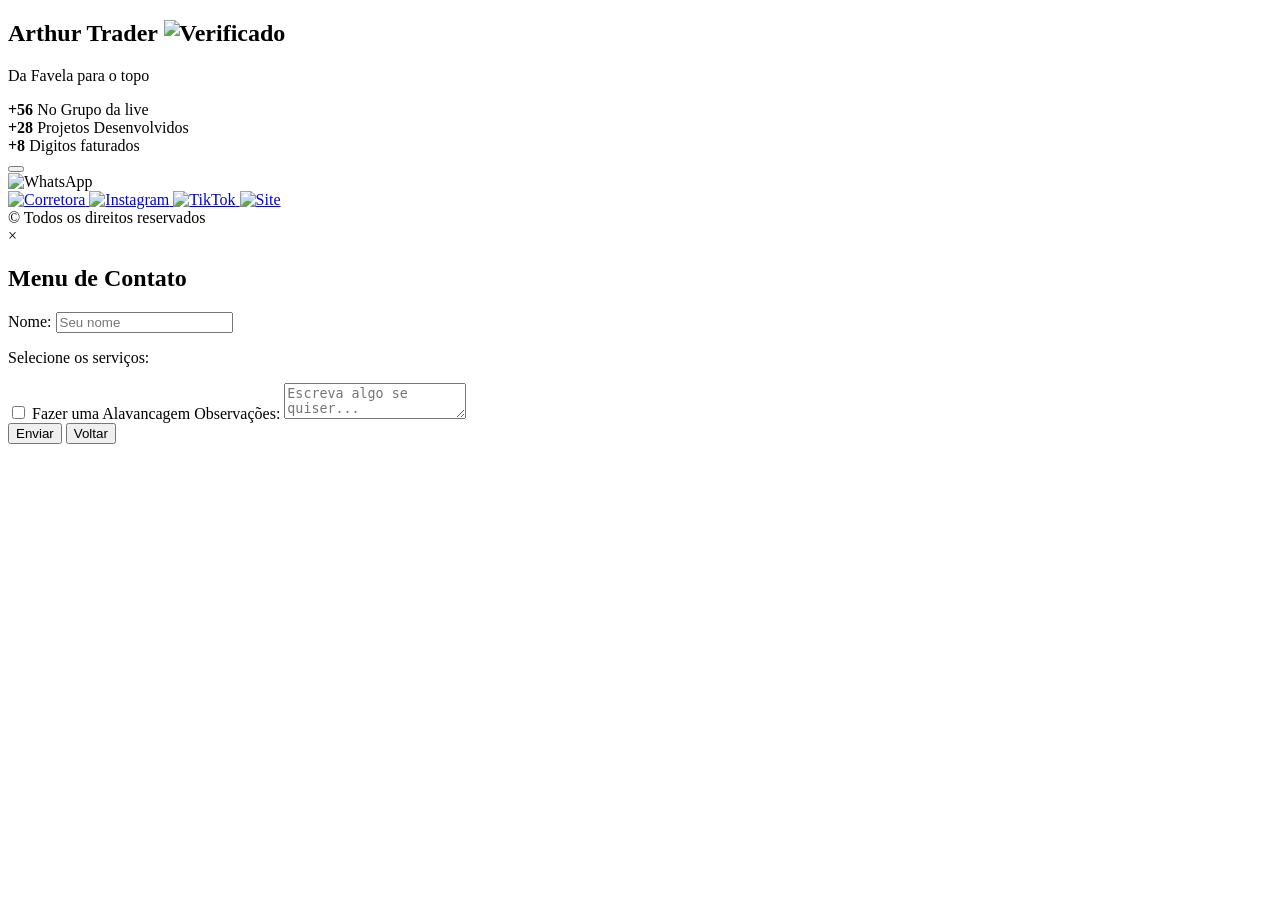
==== index.html @ 30b67107 "Update index.html" ====
<!DOCTYPE html>
<html lang="pt-BR">
<head>
  <meta charset="UTF-8">
  <title>Arthur Trader</title>
  <meta name="viewport" content="width=device-width, initial-scale=1.0">

  <!-- OPEN GRAPH -->
<meta property="og:title" content="Links oficiais | Arthur Trader">
<meta property="og:description" content="Acesse os links oficiais de Arthur Trader, redes sociais e principais contatos em um só lugar.">
<meta property="og:image" content="https://euarthurmartins.com/assets/og-image.jpg">
<meta property="og:url" content="https://euarthurmartins.com">
<meta property="og:type" content="website">

<!-- Twitter / WhatsApp -->
<meta name="twitter:card" content="summary_large_image">
<meta name="twitter:image" content="https://euarthurmartins.com/assets/og-image.jpg">


  <link rel="preconnect" href="https://fonts.googleapis.com">
  <link rel="preconnect" href="https://fonts.gstatic.com" crossorigin>
  <link href="https://fonts.googleapis.com/css2?family=Poppins:wght@400;600;700&display=swap" rel="stylesheet">

  <link rel="stylesheet" href="style.css">
  <link rel="icon" href="assets/favicon.ico" type="image/x-icon">
</head>
<body>

<!-- HERO -->
<section class="hero">
  <div class="container hero-content">
    <h1>
  Arthur Trader
  <img src="assets/icons/verified.png" alt="Verificado" class="verified-icon">
</h1>

    <p>Da Favela para o topo</p>
  </div>
</section>

<!-- NÚMEROS -->
<section class="bio-numbers-wrapper">
  <div class="container bio-numbers">
    <div class="number-item">
      <strong data-target="150">+150</strong>
      <span>No Grupo da live</span>
    </div>
    <div class="number-item">
      <strong data-target="50">+50</strong>
      <span>Projetos Desenvolvidos</span>
    </div>
    <div class="number-item">
      <strong>+8</strong>
      <span>Digitos faturados</span>
    </div>
  </div>

  <!-- SETA -->
  <div class="arrow-wrapper">
    <button class="hero-arrows" id="scrollDown" aria-label="Descer">
      <span></span>
      <span></span>
      <span></span>
    </button>
  </div>
</section>

<!-- LINKS -->
<!-- 1. NOVA SEÇÃO WRAPPER COM FUNDO FULL-WIDTH -->
<section class="bio-background-wrapper">
  <main class="bio-container" id="bioLinks">
    <section class="bio-links">

    <!-- 2 em cima -->
    <div class="bio-card" id="openMenu">
  <img src="assets/buttons/whatsapp.png" alt="WhatsApp">
</div>


    <a href="https://trade.obynexbroker.com/register?aff=757282&aff_model=revenue&afftrack=" class="bio-card" target="_blank">
      <img src="assets/buttons/corretora.png" alt="Corretora">
    </a>

    <!-- 1 central -->
    <a href="https://www.instagram.com/eusoumartinsarthur" class="bio-card center" target="_blank">
      <img src="assets/buttons/instagram.png" alt="Instagram">
    </a>

    <!-- 2 embaixo -->
    <a href="https://www.tiktok.com/@eumartinsarthur?is_from_webapp=1&sender_device=pc" class="bio-card" target="_blank">
      <img src="assets/buttons/tiktok.png" alt="TikTok">
    </a>

    <a href="https://www.youtube.com/channel/UCgBj1Oea0IRNhSaYKIQ0w1g" class="bio-card" target="_blank">
      <img src="assets/buttons/site.png" alt="Site">
    </a>

  </section>

  <footer class="bio-footer">
    © Todos os direitos reservados
  </footer>
</main>

<!-- MENU MODAL PREMIUM -->
<div id="menuModal" class="modal">
  <div class="modal-content">
    <span class="close">&times;</span>
    <h2>Menu de Contato</h2>

    <form id="menuForm">
      <label for="name">Nome:</label>
      <input type="text" id="name" name="name" placeholder="Seu nome" required>

      <p>Selecione os serviços:</p>
      <label><input type="checkbox" name="service" value="Fazer uma Alavancagem |"> Fazer uma Alavancagem</label>
      
     

      <label for="obs">Observações:</label>
      <textarea id="obs" name="obs" placeholder="Escreva algo se quiser..."></textarea>

      <div class="modal-buttons">
        <button type="submit" class="btn-send">Enviar</button>
        <button type="button" class="btn-back" id="backBtn">Voltar</button>
      </div>
    </form>
  </div>
</div>

<script>
document.addEventListener("DOMContentLoaded", () => {

  /* CONTADOR ANIMADO SEM TREMER */
  const counters = document.querySelectorAll(".bio-numbers strong[data-target]");
  const observer = new IntersectionObserver(entries => {
    entries.forEach(entry => {
      if (entry.isIntersecting) {
        const el = entry.target;
        const target = +el.dataset.target;
        if (!el.classList.contains("counted")) {
          el.classList.add("counted");
          let count = 0;
          const step = Math.max(20, 2000 / target);
          const interval = setInterval(() => {
            count++;
            el.textContent = "+" + count;
            if (count >= target) clearInterval(interval);
          }, step);
        }
        observer.unobserve(el);
      }
    });
  }, { threshold: 0.6 });
  counters.forEach(c => observer.observe(c));

  /* SCROLL SETA */
  document.getElementById("scrollDown").addEventListener("click", () => {
    document.getElementById("bioLinks").scrollIntoView({ behavior: "smooth", block: "start" });
  });






  
 const modal = document.getElementById("menuModal");
const openBtn = document.getElementById("openMenu");
const closeBtn = modal.querySelector(".close");
const backBtn = document.getElementById("backBtn");

openBtn.addEventListener("click", e => {
  e.preventDefault();
  modal.style.display = "flex"; // abre o modal
});

closeBtn.addEventListener("click", () => {
  modal.style.display = "none"; // fecha
});

backBtn.addEventListener("click", () => {
  modal.style.display = "none"; // fecha
  window.scrollTo({ top:0, behavior:'smooth' });
});

window.addEventListener("click", e => {
  if (e.target === modal) modal.style.display = "none"; // fecha ao clicar fora
});


  
  /* ENVIO WHATSAPP */
  const form = document.getElementById("menuForm");
  form.addEventListener("submit", e => {
    e.preventDefault();
    const name = document.getElementById("name").value;
    const obs = document.getElementById("obs").value;
    const services = Array.from(document.querySelectorAll('input[name="service"]:checked'))
                          .map(cb => cb.value)
                          .join(', ');
    const message = `Nome: ${name}\nServiços: ${services}\nObservações: ${obs}`;
    const phone = "+5522997301385"; // ATENÇÃO: Substitua pelo número de telefone do Danilo trader
    window.open(`https://wa.me/${phone}?text=${encodeURIComponent(message)}`, "_blank");
  });

});
</script>

</body>
</html>
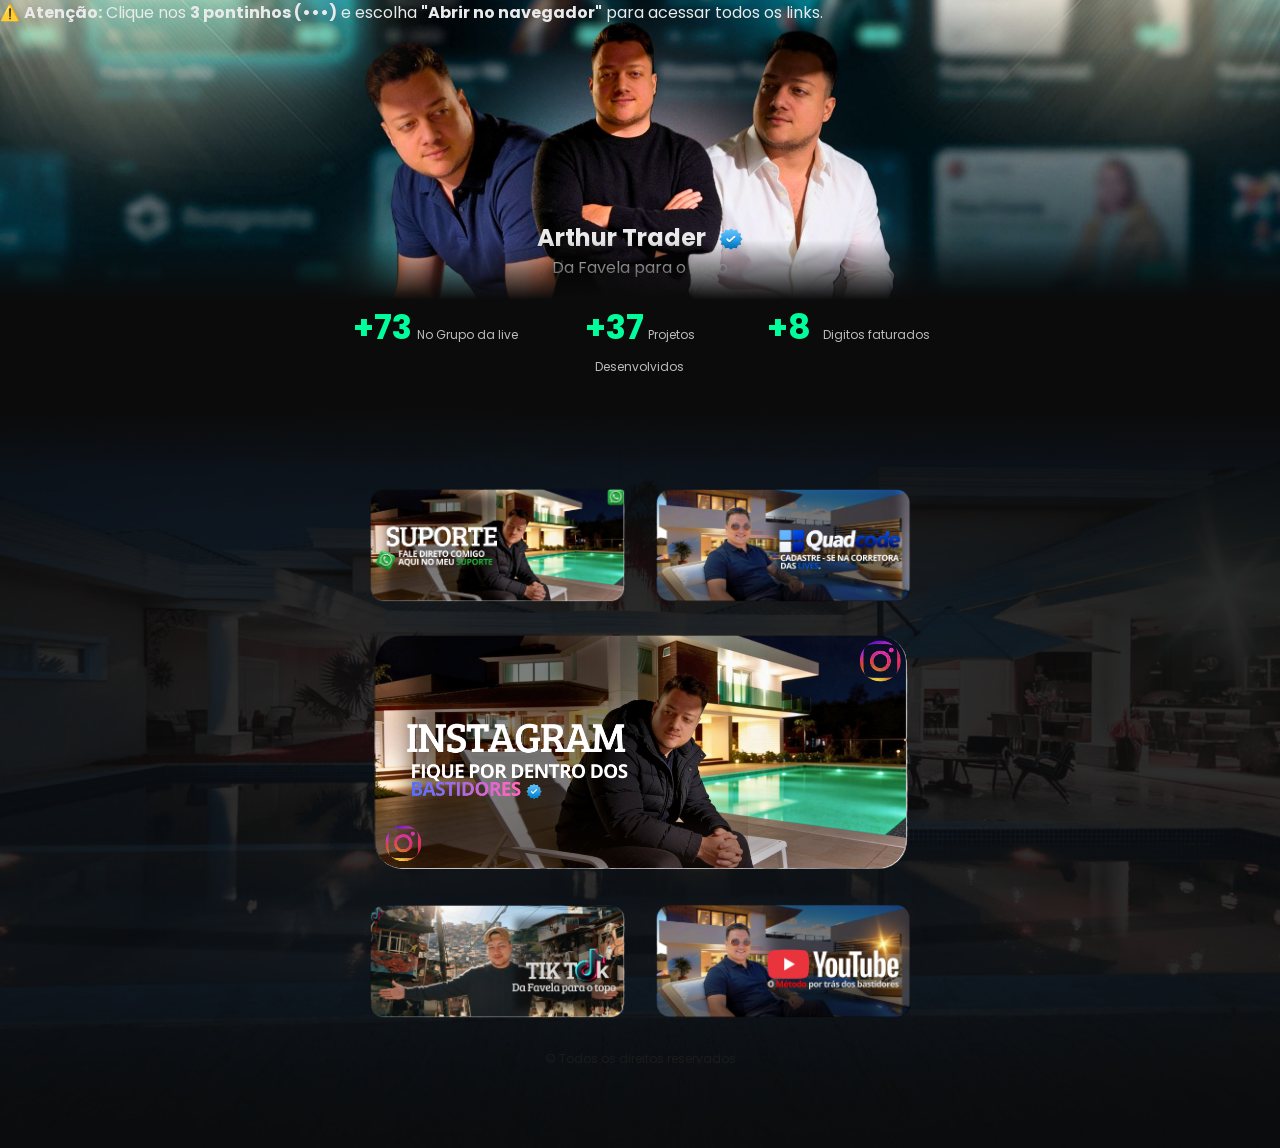
==== commit 5d90fab8: "Update index.html" ====
--- a/index.html
+++ b/index.html
@@ -28,14 +28,20 @@
 
 <!-- HERO -->
 <section class="hero">
+
+  <div class="ios-warning">
+  ⚠️ <strong>Atenção:</strong> Clique nos <strong>3 pontinhos (•••)</strong> e escolha <strong>"Abrir no navegador"</strong> para acessar todos os links.
+</div>
+
   <div class="container hero-content">
     <h1>
-  Arthur Trader
-  <img src="assets/icons/verified.png" alt="Verificado" class="verified-icon">
-</h1>
+      Arthur Trader
+      <img src="assets/icons/verified.png" alt="Verificado" class="verified-icon">
+    </h1>
 
     <p>Da Favela para o topo</p>
   </div>
+
 </section>
 
 <!-- NÚMEROS -->
--- a/style.css
+++ b/style.css
@@ -0,0 +1,262 @@
+:root {
+  --primary-color: #00ff9c;
+  --bg: #0b0b0b;
+  --text: #eaeaea;
+}
+
+* { margin:0; padding:0; box-sizing:border-box; }
+html { scroll-behavior:smooth; }
+body { font-family:'Poppins', sans-serif; background:var(--bg); color:var(--text); }
+
+/* CONTAINER */
+.container { width:90%; max-width:1200px; margin:auto; }
+
+/* HERO */
+.hero {
+  background: url("assets/bg-hero-mobile.jpg") center/cover no-repeat;
+  padding: 0; /* removido padding vertical */
+  position: relative;
+  display: flex;
+  flex-direction: column;
+  justify-content: flex-end; /* empurra o conteúdo para baixo */
+  height: 300px; /* altura fixa da hero */
+}
+
+@media (min-width:769px) { 
+  .hero { 
+    background-image: url("assets/bg-hero.jpg"); 
+    height: 300px; /* altura para desktop */
+  } 
+}
+
+.hero::after {
+  content:"";
+  position:absolute;
+  bottom:0;
+  width:100%;
+  height:60px;
+  background: linear-gradient(to bottom, rgba(11,11,11,0), #0b0b0b);
+}
+
+.hero-content { 
+  text-align: center; 
+  margin-bottom: 20px; /* distância do texto até o contador */
+}
+
+/* NÚMEROS */
+.bio-numbers-wrapper { text-align:center; }
+.bio-numbers {
+  display:grid;
+  grid-template-columns:repeat(3,1fr);
+  gap:14px;
+  max-width:600px;
+  margin:2px auto;
+}
+.number-item strong {
+  display:inline-block;
+  min-width:60px;
+  text-align:center;
+  font-size:34px;
+  color:var(--primary-color);
+}
+.number-item span { font-size:12px; color:#bbb; }
+
+/* SETA */
+.arrow-wrapper { display:flex; justify-content:center; }
+.hero-arrows { background:none; border:none; cursor:pointer; margin:6px 0; }
+.hero-arrows span {
+  width:22px; height:22px;
+  border-right:4px solid var(--primary-color);
+  border-bottom:4px solid var(--primary-color);
+  transform:rotate(45deg);
+  animation:arrow 1.8s infinite; opacity:0;
+}
+.hero-arrows span:nth-child(2){ animation-delay:.25s; }
+.hero-arrows span:nth-child(3){ animation-delay:.5s; }
+@keyframes arrow {0%{opacity:0;transform:translateY(0) rotate(45deg);}50%{opacity:1;}100%{opacity:0;transform:translateY(10px) rotate(45deg);}}
+
+/* LINKS */
+.bio-container { max-width:900px; margin:auto; padding:30px 20px; }
+.bio-links { display:flex; flex-direction:column; gap:18px; align-items:center; }
+@media (min-width:769px){
+  .bio-links { display:grid; grid-template-columns:repeat(2,260px); justify-content:center; gap:26px; }
+  .bio-card.center{ grid-column:1/-1; justify-self:center; }
+}
+
+/* BOTÕES PNG TRANSPARENTES SEM LUZ */
+.bio-card{ display:block; cursor:pointer; }
+.bio-card img {
+  width:100%;
+  display:block;
+  transition: transform 0.3s ease;
+}
+.bio-card:hover img {
+  transform: scale(1.08); /* sutil hover apenas */
+}
+
+/* FOOTER */
+.bio-footer{ text-align:center; font-size:12px; color:#777; margin-top:30px; }
+
+/* ===== MODAL PREMIUM ===== */
+.modal { 
+  display: none; 
+  position: fixed; 
+  z-index: 9999; 
+  left: 0; 
+  top: 0; 
+  width: 100%; 
+  height: 100%; 
+  overflow: auto;
+  background: rgba(0,0,0,0.95); /* fundo escuro */
+  justify-content: center; 
+  align-items: center; 
+  padding: 15px; 
+}
+
+
+
+
+/* ENTRADA DE CAMPOS INDIVIDUAL */
+.modal-content form > * { opacity:0; transform:translateY(15px); animation:fadeSlide 0.5s forwards; }
+.modal-content form > *:nth-child(1){ animation-delay:0.1s; }
+.modal-content form > *:nth-child(2){ animation-delay:0.25s; }
+.modal-content form > *:nth-child(3){ animation-delay:0.35s; }
+.modal-content form > *:nth-child(4){ animation-delay:0.45s; }
+.modal-content form > *:nth-child(5){ animation-delay:0.55s; }
+.modal-content form > *:nth-child(6){ animation-delay:0.65s; }
+.modal-content form > *:nth-child(7){ animation-delay:0.75s; }
+.modal-content form > *:nth-child(8){ animation-delay:0.85s; }
+
+@keyframes fadeSlide{ to{ opacity:1; transform:translateY(0); } }
+@keyframes popIn{ 0%{transform:translateY(-50px) scale(0.9); opacity:0;} 60%{transform:translateY(10px) scale(1.05); opacity:1;} 100%{transform:translateY(0) scale(1);} }
+@keyframes fadeIn{ from{opacity:0;} to{opacity:1;} }
+
+.modal-content h2{ text-align:center; margin-top:0; margin-bottom:25px; font-size:1.9rem; }
+.modal-content label{ display:block; margin:12px 0 6px; font-size:1rem; }
+.modal-content input[type="text"], .modal-content textarea{
+  width:100%; padding:12px 18px; border-radius:12px; border:none; margin-bottom:18px; font-size:1rem; background:#222; color:#fff;
+}
+.modal-content textarea{ resize:none; height:90px; }
+.modal-content input[type="checkbox"]{ margin-right:10px; transform:scale(1.2); transition: transform 0.2s; }
+.modal-content input[type="checkbox"]:hover{ transform:scale(1.4); }
+
+/* BOTÕES MODAL COM HOVER */
+.modal-buttons{ display:flex; flex-direction:row; justify-content:space-between; margin-top:25px; gap:10px; flex-wrap:wrap; }
+.btn-send, .btn-back{
+  flex:1;
+  background:linear-gradient(145deg,var(--primary-color),#00aaff);
+  border:none;
+  padding:13px 28px;
+  color:#fff;
+  font-weight:700;
+  font-size:1rem;
+  border-radius:14px;
+  cursor:pointer;
+  box-shadow:0 6px 25px rgba(0,0,0,0.6);
+  transition: transform 0.25s ease, box-shadow 0.25s ease, filter 0.25s ease;
+}
+.btn-send:hover, .btn-back:hover{
+  transform: scale(1.05);
+  box-shadow: 0 16px 38px rgba(0,255,200,0.6);
+  filter: drop-shadow(0 0 10px var(--primary-color));
+}
+
+/* FECHAR */
+.close{ position:absolute; top:18px; right:22px; font-size:2rem; font-weight:bold; cursor:pointer; color:#fff; transition:color 0.2s; }
+.close:hover{ color:var(--primary-color); }
+
+/* RESPONSIVO MOBILE */
+@media(max-width:480px){
+  .modal-content{ padding:20px 15px; width:100%; max-height:95vh; }
+  .modal-content h2{ font-size:1.6rem; }
+  .modal-buttons{ flex-direction:column; gap:12px; }
+  .btn-send, .btn-back{ width:100%; }
+  .modal-content input[type="text"], .modal-content textarea{ font-size:0.95rem; padding:10px 15px; }
+}
+
+
+
+.verified-icon {
+  width: 24px;       /* tamanho do ícone, ajuste se quiser maior ou menor */
+  height: 24px;
+  margin-left: 8px;  /* espaço entre o nome e o ícone */
+  vertical-align: middle; /* alinha o ícone com o texto */
+}
+
+
+
+
+
+
+
+
+
+
+
+
+
+
+
+
+
+
+
+
+
+
+
+
+
+
+
+
+
+/* =======================================
+   FUNDO FULL-WIDTH NA SEÇÃO DOS BOTÕES (COM TRANSIÇÃO NO TOPO)
+   ======================================= */
+
+/* 1. Aplica o fundo na nova wrapper */
+.bio-background-wrapper {
+  position: relative;
+  background-image: url('assets/fundo-botoes.jpg'); /* <-- SUA IMAGEM AQUI */
+  background-size: cover;
+  background-position: center;
+  background-repeat: no-repeat;
+  padding: 50px 20px;
+}
+
+/* 2. A sobreposição escura semi-transparente */
+.bio-background-wrapper::before {
+  content: '';
+  position: absolute;
+  top: 0;
+  left: 0;
+  width: 100%;
+  height: 100%;
+  background-color: rgba(11, 11, 11, 0.85); /* Ajuste a opacidade se quiser */
+  z-index: 1;
+}
+
+/* 3. O gradiente de transição AGORA NO TOPO */
+.bio-background-wrapper::after {
+  content: "";
+  position: absolute;
+  top: 0; /* <-- MUDADO: Agora é no topo */
+  left: 0;
+  width: 100%;
+  height: 60px; /* Altura do gradiente */
+  /* <-- MUDADO: A direção do gradiente foi invertida */
+  background: linear-gradient(to bottom, #0b0b0b, rgba(11, 11, 11, 0));
+  z-index: 2; /* Fica por cima da sobreposição escura */
+}
+
+/* 4. Garante que os botões fiquem por cima de tudo */
+.bio-background-wrapper .bio-card {
+  position: relative;
+  z-index: 3; /* Aumentado para ficar acima do gradiente */
+}
+
+/* 5. (Opcional) Ajuste para o footer não ficar colado */
+.bio-footer {
+  margin-top: 30px;
+}
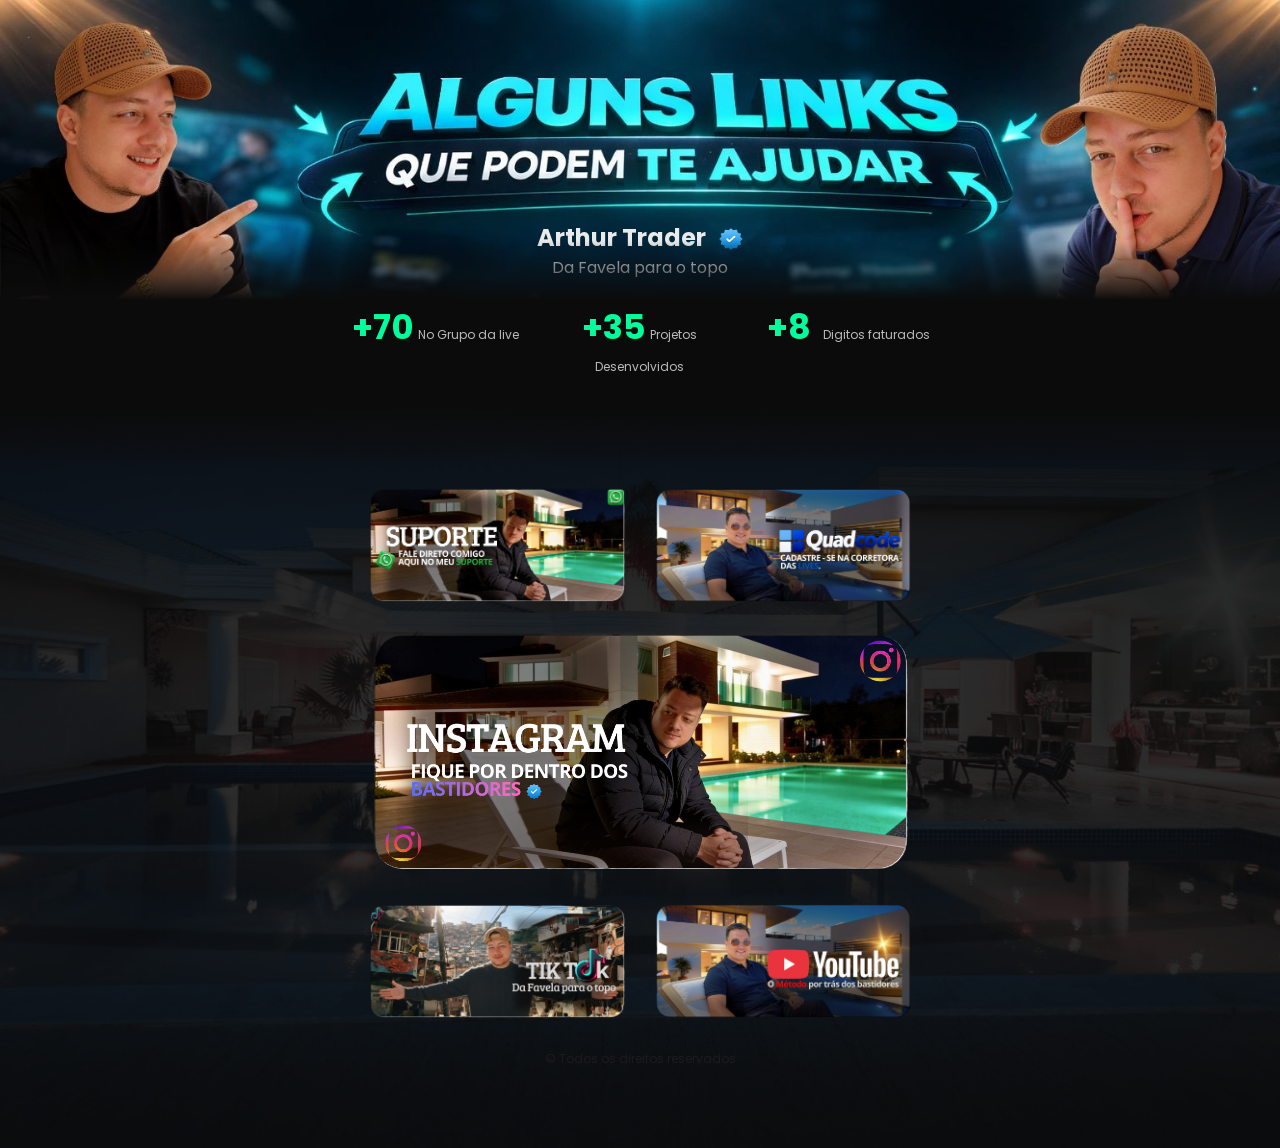
==== commit f8fb4016: "Update index.html" ====
--- a/index.html
+++ b/index.html
@@ -88,7 +88,7 @@
     </a>
 
     <!-- 1 central -->
-    <a href="https://www.instagram.com/eusoumartinsarthur" class="bio-card center" target="_blank">
+    <a href="" class="bio-card center" target="_blank">
       <img src="assets/buttons/instagram.png" alt="Instagram">
     </a>
 
@@ -97,7 +97,7 @@
       <img src="assets/buttons/tiktok.png" alt="TikTok">
     </a>
 
-    <a href="https://www.youtube.com/channel/UCgBj1Oea0IRNhSaYKIQ0w1g" class="bio-card" target="_blank">
+    <a href="" class="bio-card" target="_blank">
       <img src="assets/buttons/site.png" alt="Site">
     </a>
 
--- a/style.css
+++ b/style.css
@@ -9,17 +9,18 @@
 body { font-family:'Poppins', sans-serif; background:var(--bg); color:var(--text); }
 
 /* CONTAINER */
-.container { width:90%; max-width:1200px; margin:auto; }
+.container { width:90%; max-width:1100px; margin:auto; }
 
 /* HERO */
 .hero {
   background: url("assets/bg-hero-mobile.jpg") center/cover no-repeat;
-  padding: 0; /* removido padding vertical */
   position: relative;
+
   display: flex;
   flex-direction: column;
-  justify-content: flex-end; /* empurra o conteúdo para baixo */
-  height: 300px; /* altura fixa da hero */
+  justify-content: flex-end;
+
+  height: 550px; /* só isso no mobile */
 }
 
 @media (min-width:769px) { 
@@ -34,7 +35,7 @@
   position:absolute;
   bottom:0;
   width:100%;
-  height:60px;
+height:60px;
   background: linear-gradient(to bottom, rgba(11,11,11,0), #0b0b0b);
 }
 
@@ -260,3 +261,71 @@
 .bio-footer {
   margin-top: 30px;
 }
+
+
+
+
+
+
+@media (max-width: 768px) {
+  .hero h1 {
+    display: none;
+  }
+}
+
+
+
+
+
+
+
+
+/* Aviso apenas no celular */
+.ios-warning{
+    display:none;
+}
+
+@media (max-width:768px){
+
+    .ios-warning{
+        display:block;
+        position:absolute;
+        top:15px;
+        left:50%;
+        transform:translateX(-50%);
+        width:90%;
+        max-width:380px;
+
+        background:rgba(8, 18, 35, 0.82);
+        backdrop-filter:blur(12px);
+
+        color:#fff;
+        font-size:13px;
+        font-weight:500;
+        line-height:1.4;
+        text-align:center;
+
+        padding:12px 16px;
+        border-radius:16px;
+
+        border:1px solid rgba(255,183,77,.45);
+        box-shadow:0 8px 25px rgba(0,0,0,.35);
+
+        z-index:20;
+    }
+
+    .ios-warning strong{
+        color:#FFB74D;
+    }
+}
+
+
+
+
+
+
+
+
+
+
+
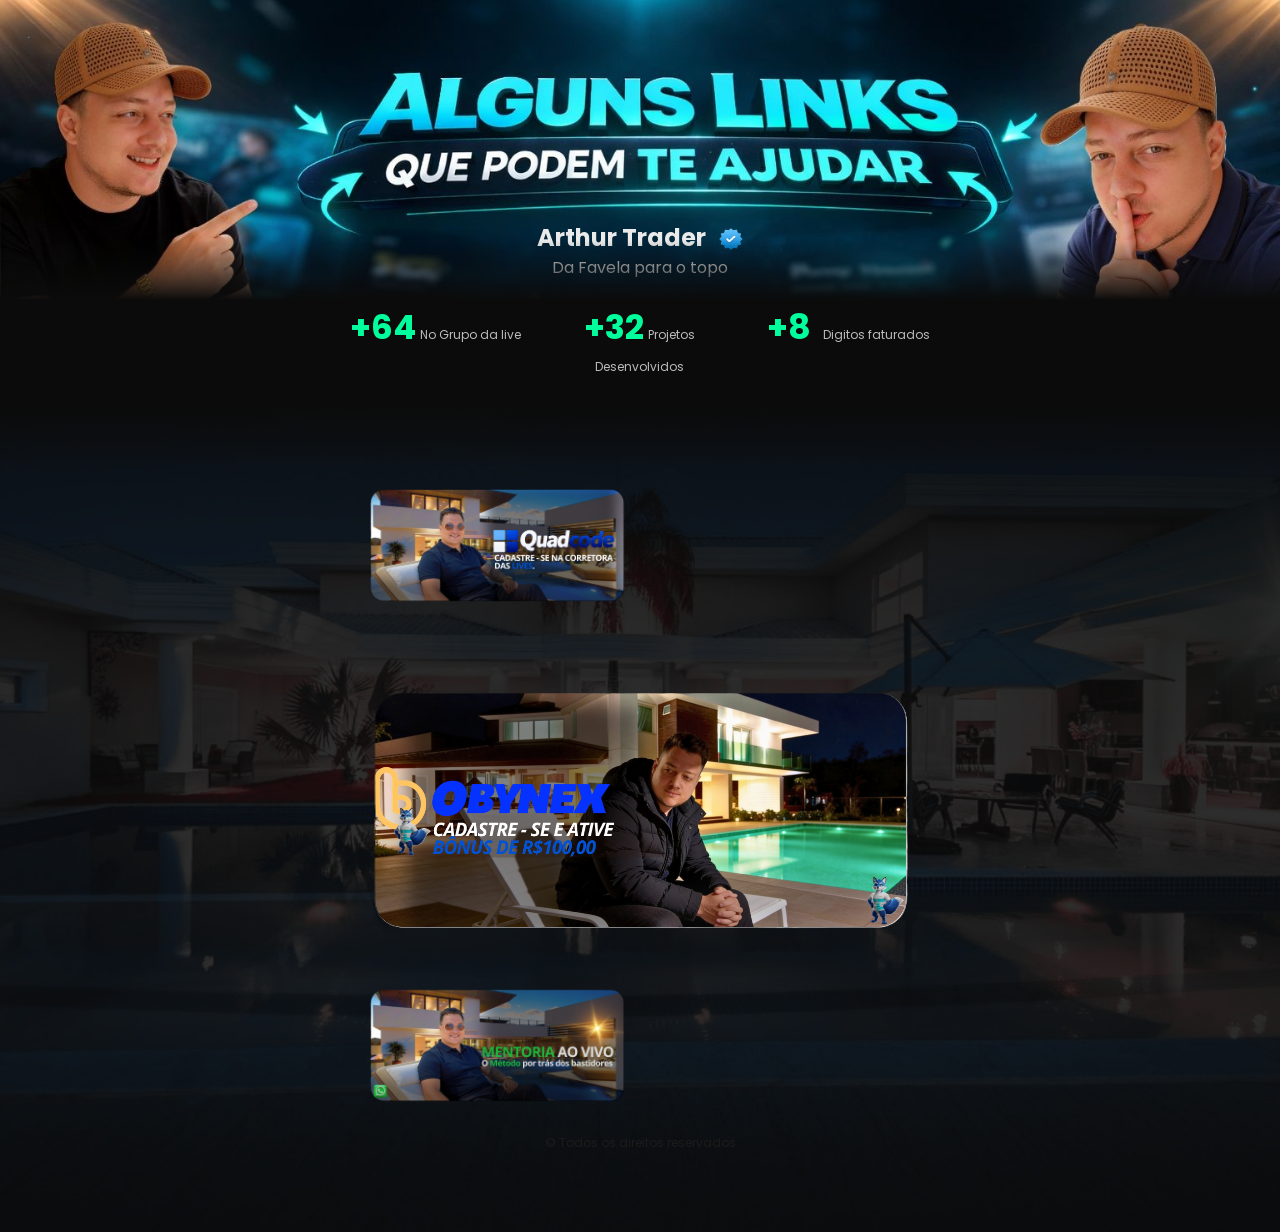
==== commit b3444fdf: "Update index.html" ====
--- a/index.html
+++ b/index.html
@@ -77,11 +77,7 @@
   <main class="bio-container" id="bioLinks">
     <section class="bio-links">
 
-    <!-- 2 em cima -->
-    <div class="bio-card" id="openMenu">
-  <img src="assets/buttons/whatsapp.png" alt="WhatsApp">
-</div>
-
+   
 
     <a href="https://trade.obynexbroker.com/register?aff=757282&aff_model=revenue&afftrack=" class="bio-card" target="_blank">
       <img src="assets/buttons/corretora.png" alt="Corretora">
@@ -92,11 +88,7 @@
       <img src="assets/buttons/instagram.png" alt="Instagram">
     </a>
 
-    <!-- 2 embaixo -->
-    <a href="https://www.tiktok.com/@eumartinsarthur?is_from_webapp=1&sender_device=pc" class="bio-card" target="_blank">
-      <img src="assets/buttons/tiktok.png" alt="TikTok">
-    </a>
-
+    
     <a href="" class="bio-card" target="_blank">
       <img src="assets/buttons/site.png" alt="Site">
     </a>
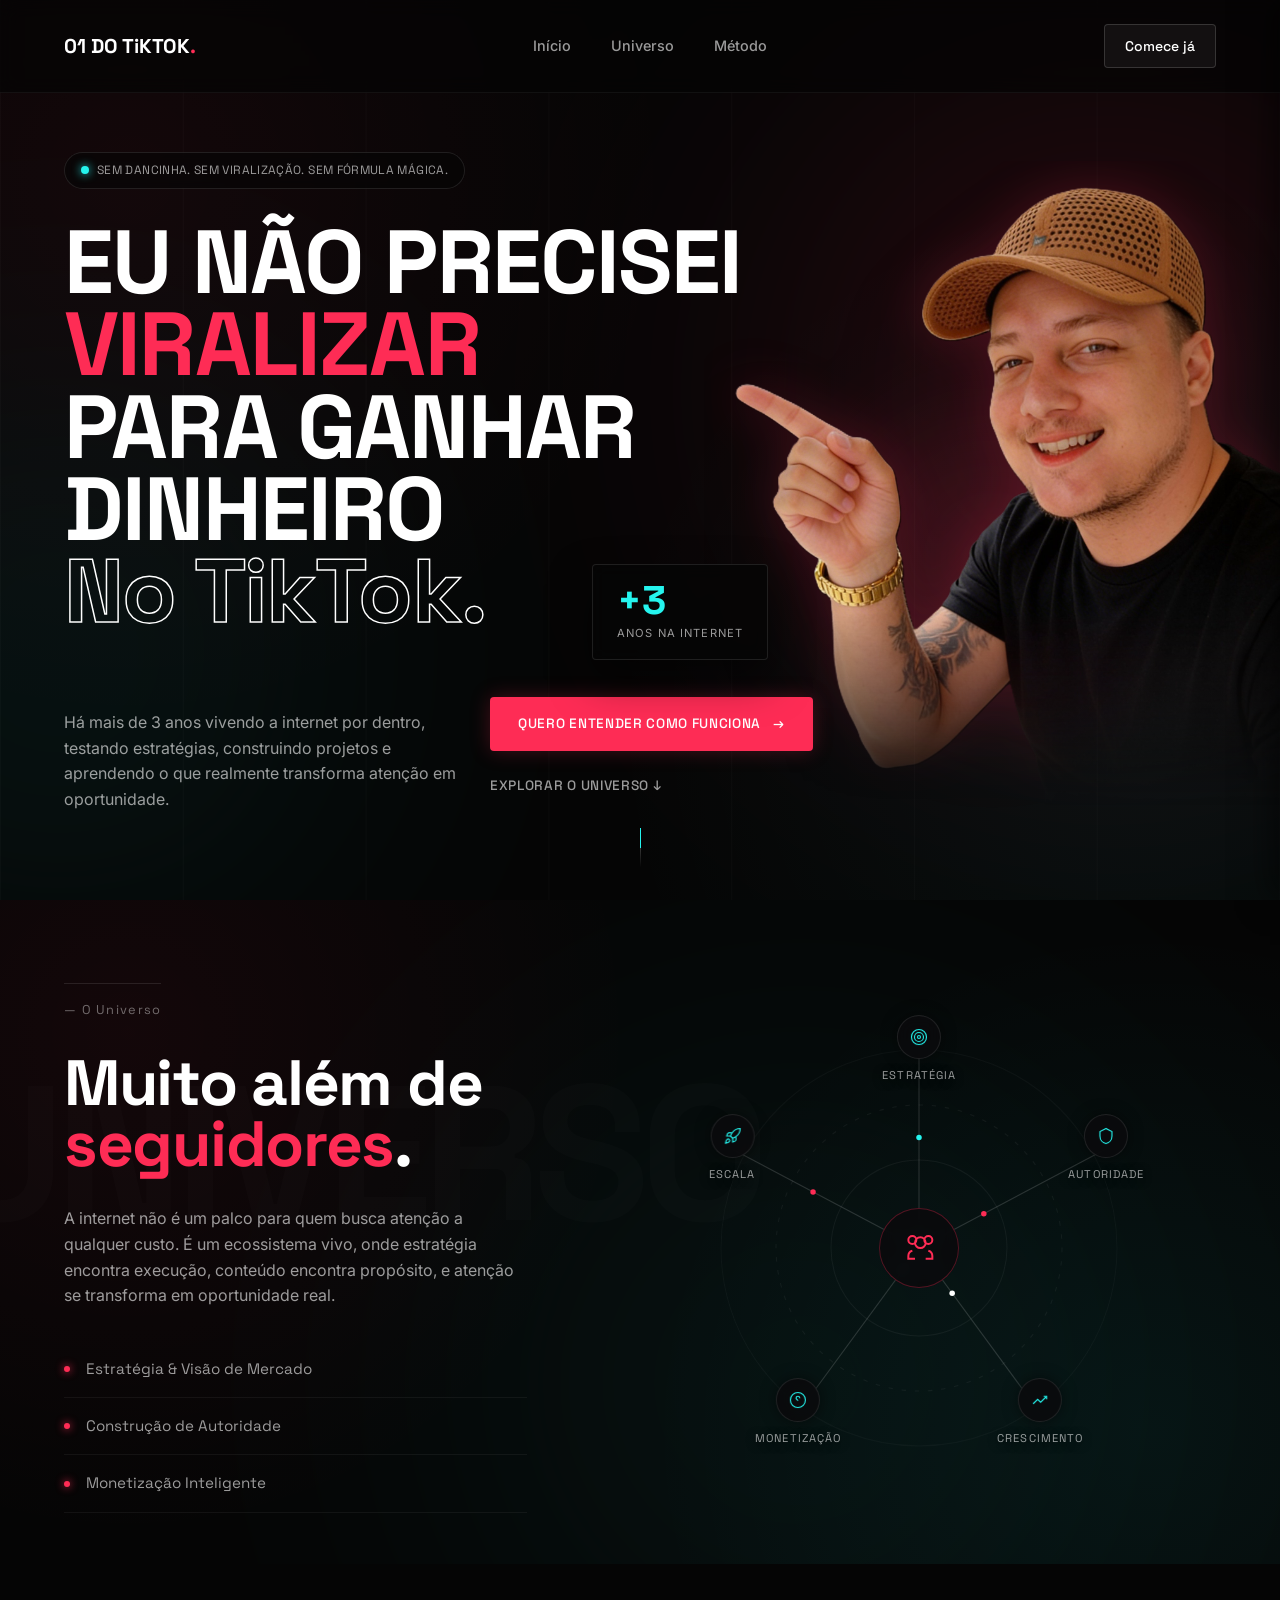
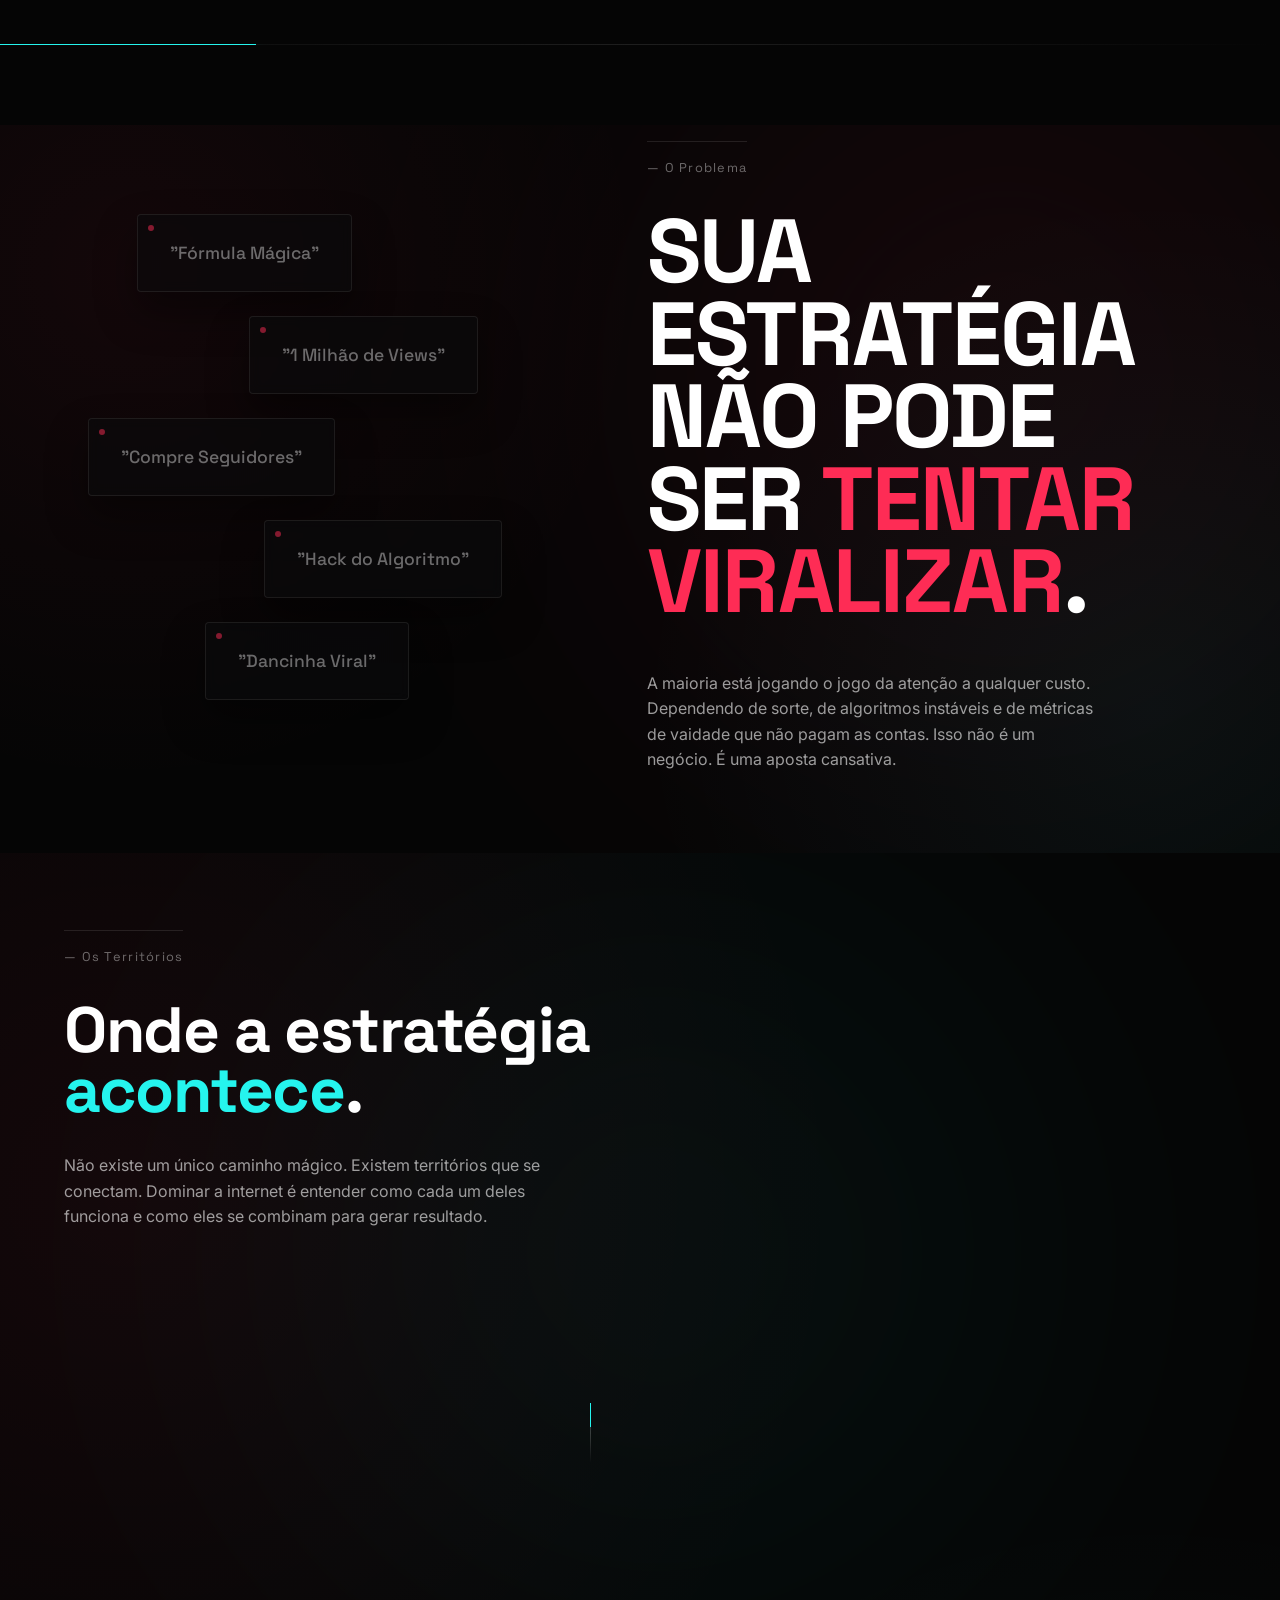
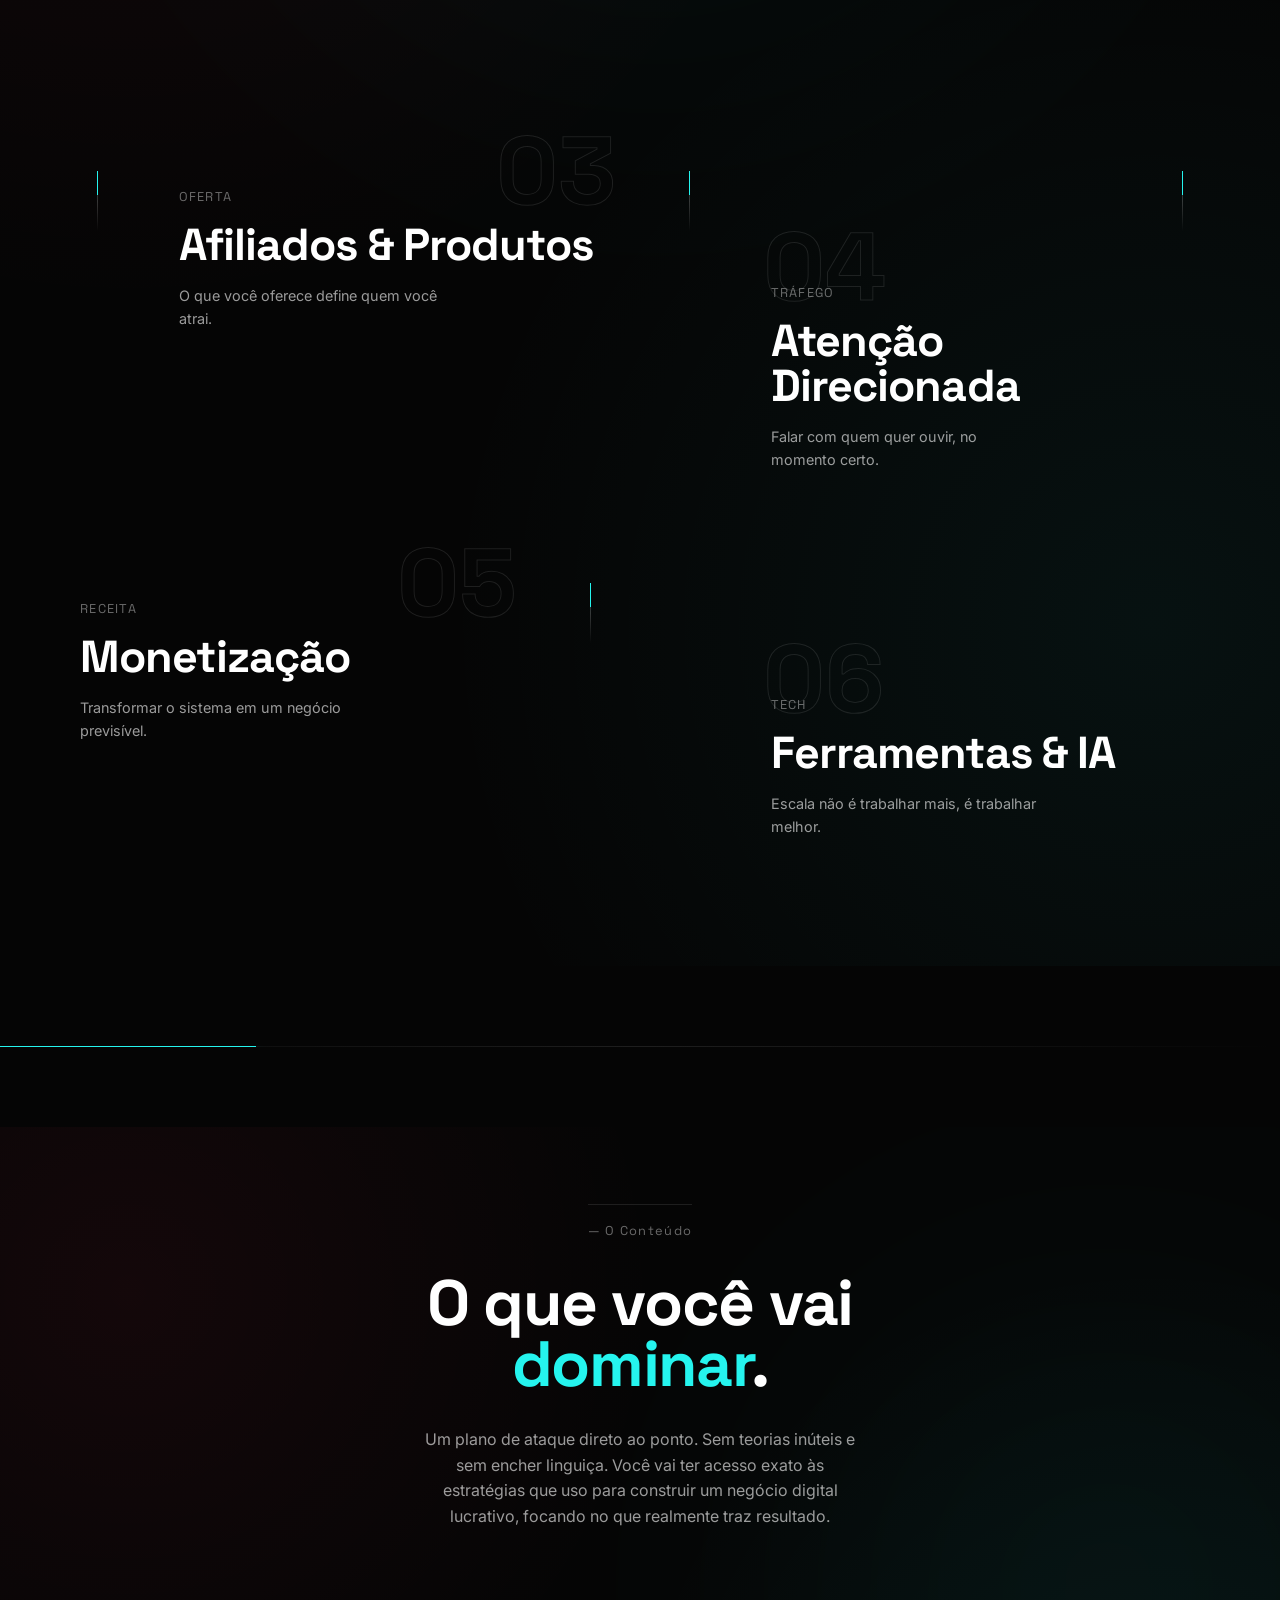
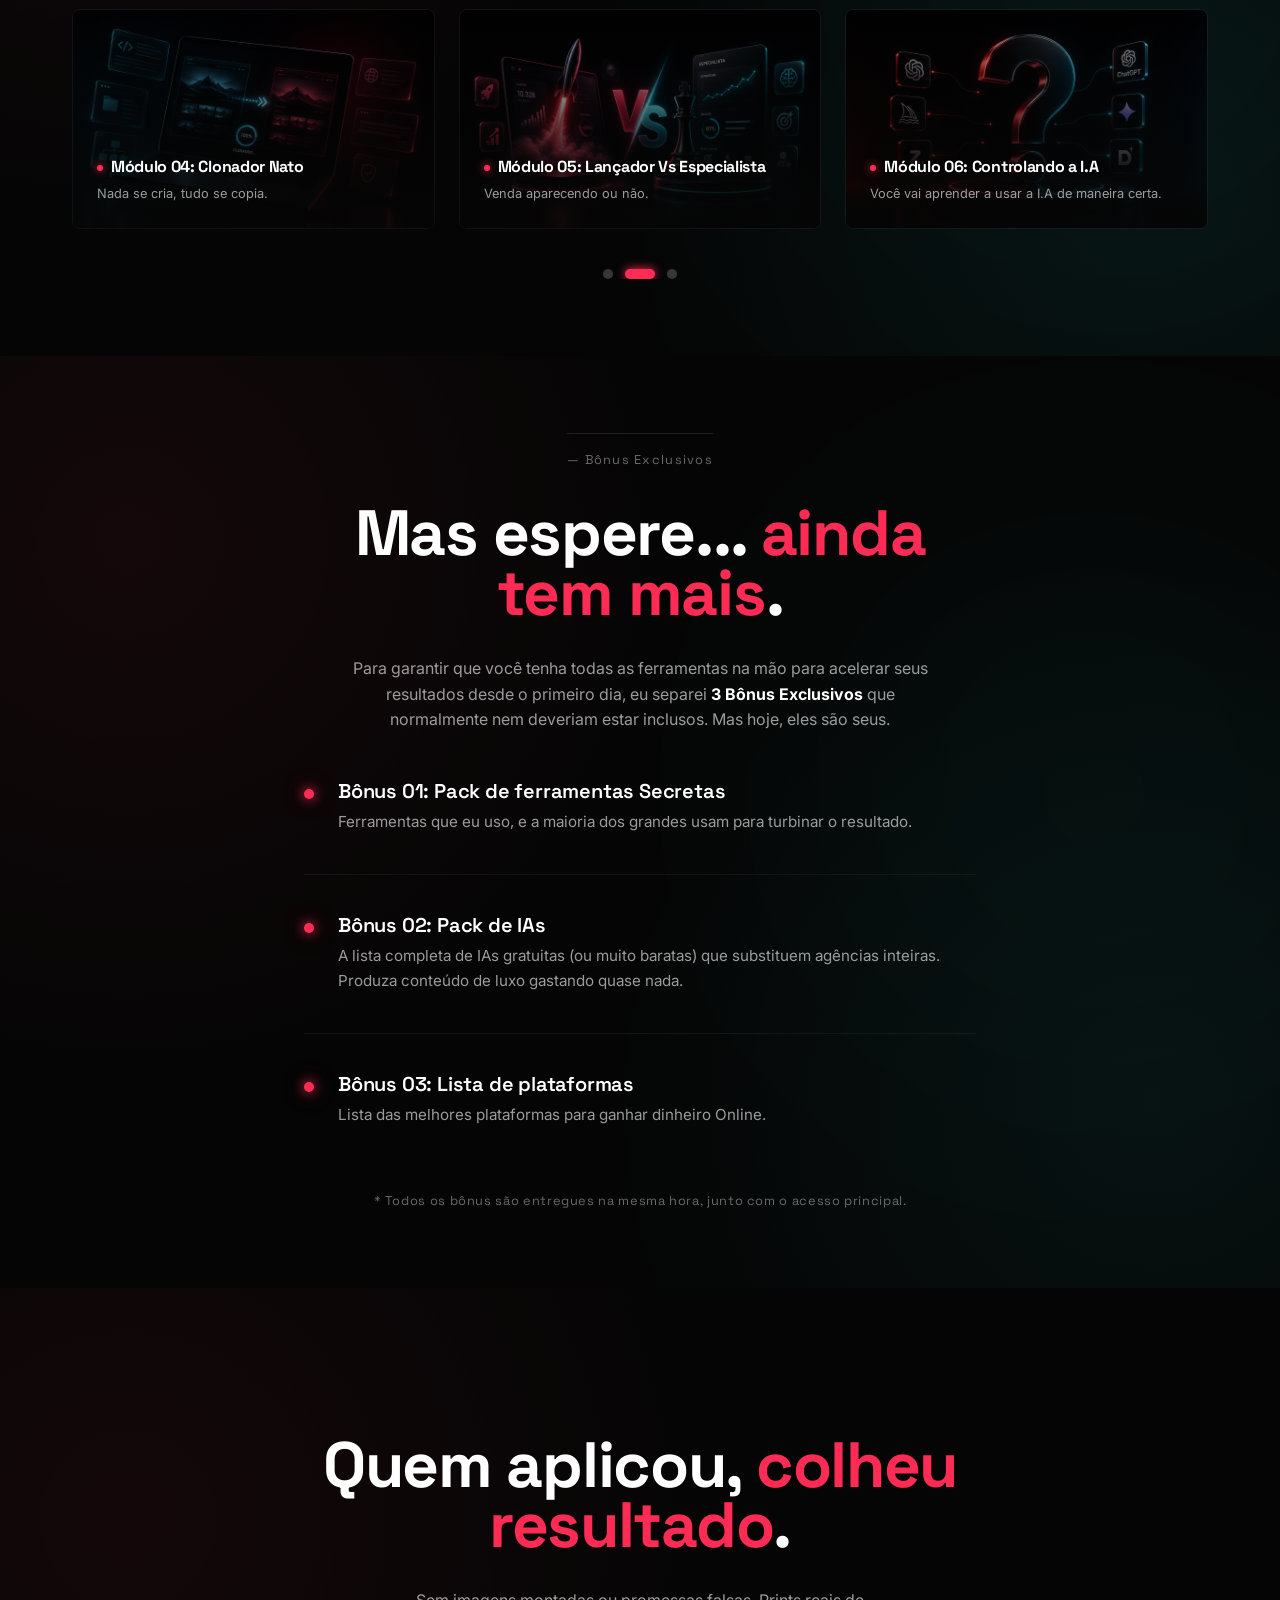
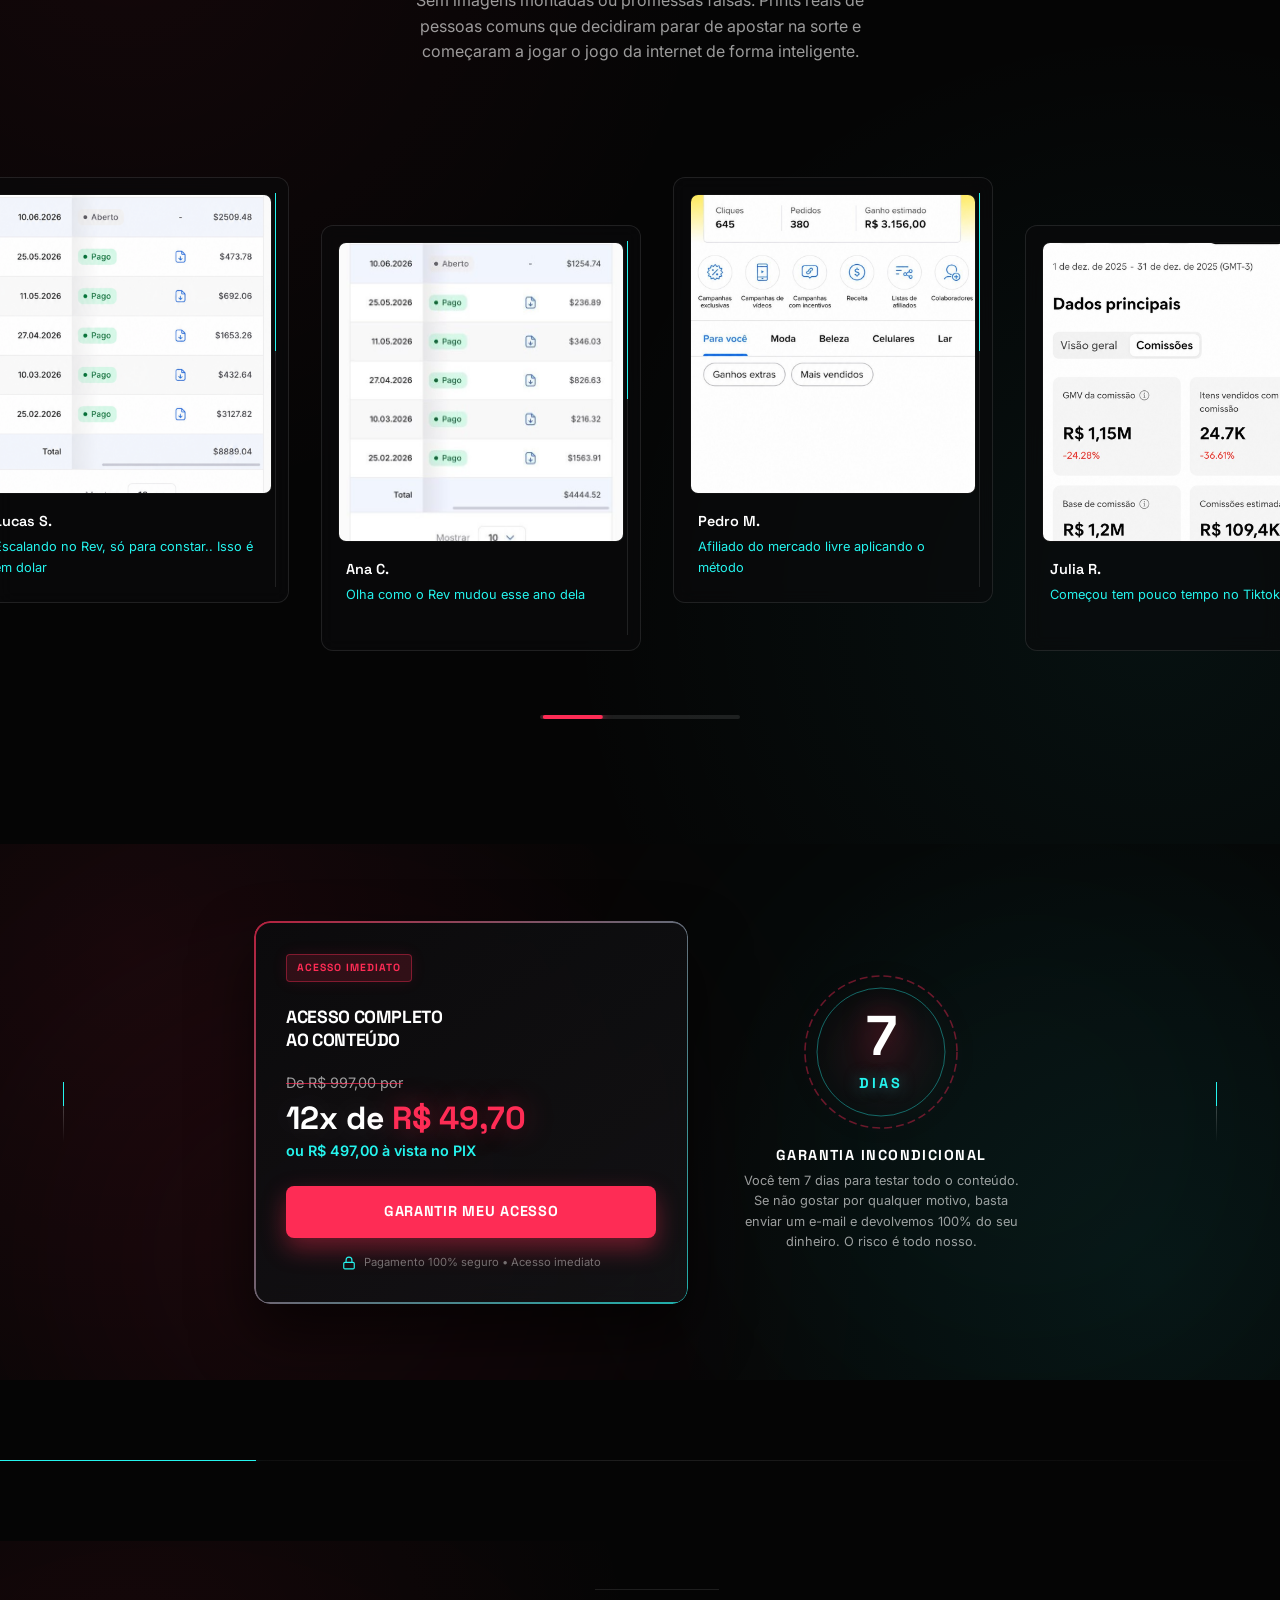
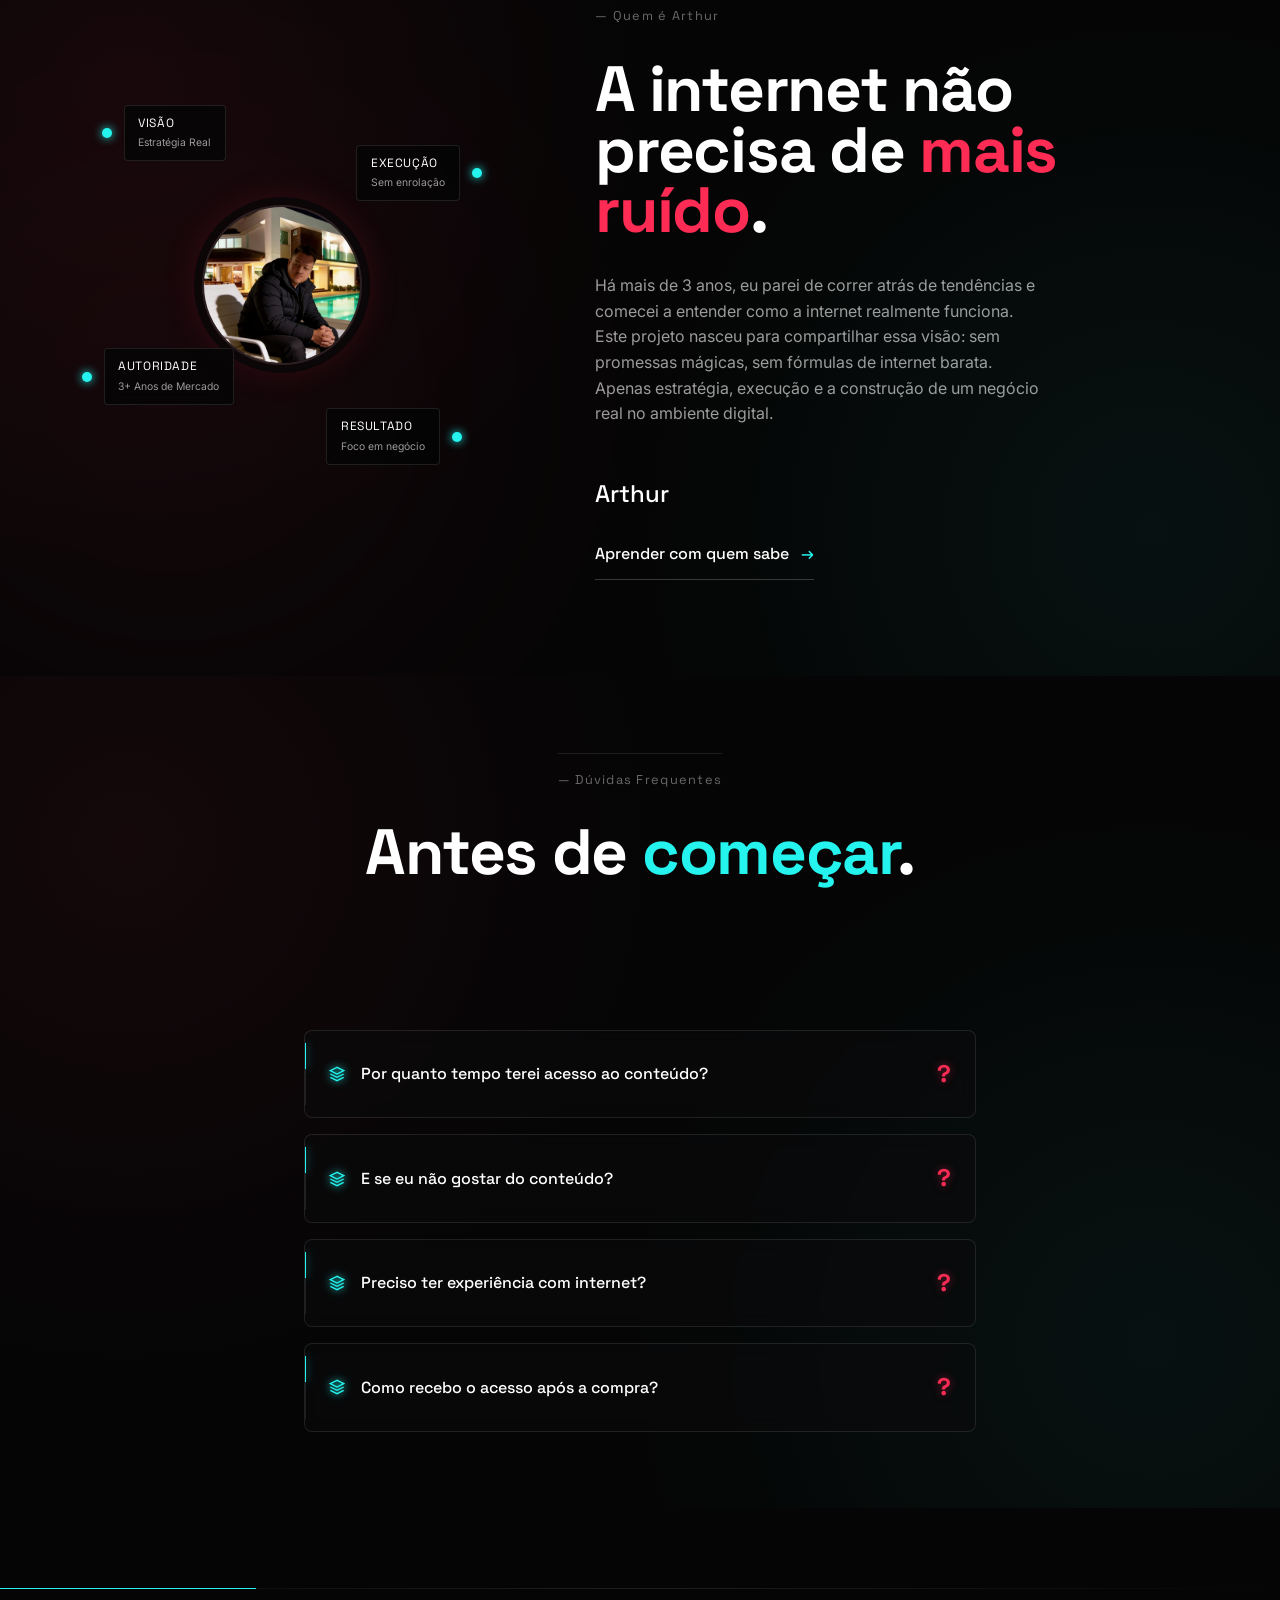
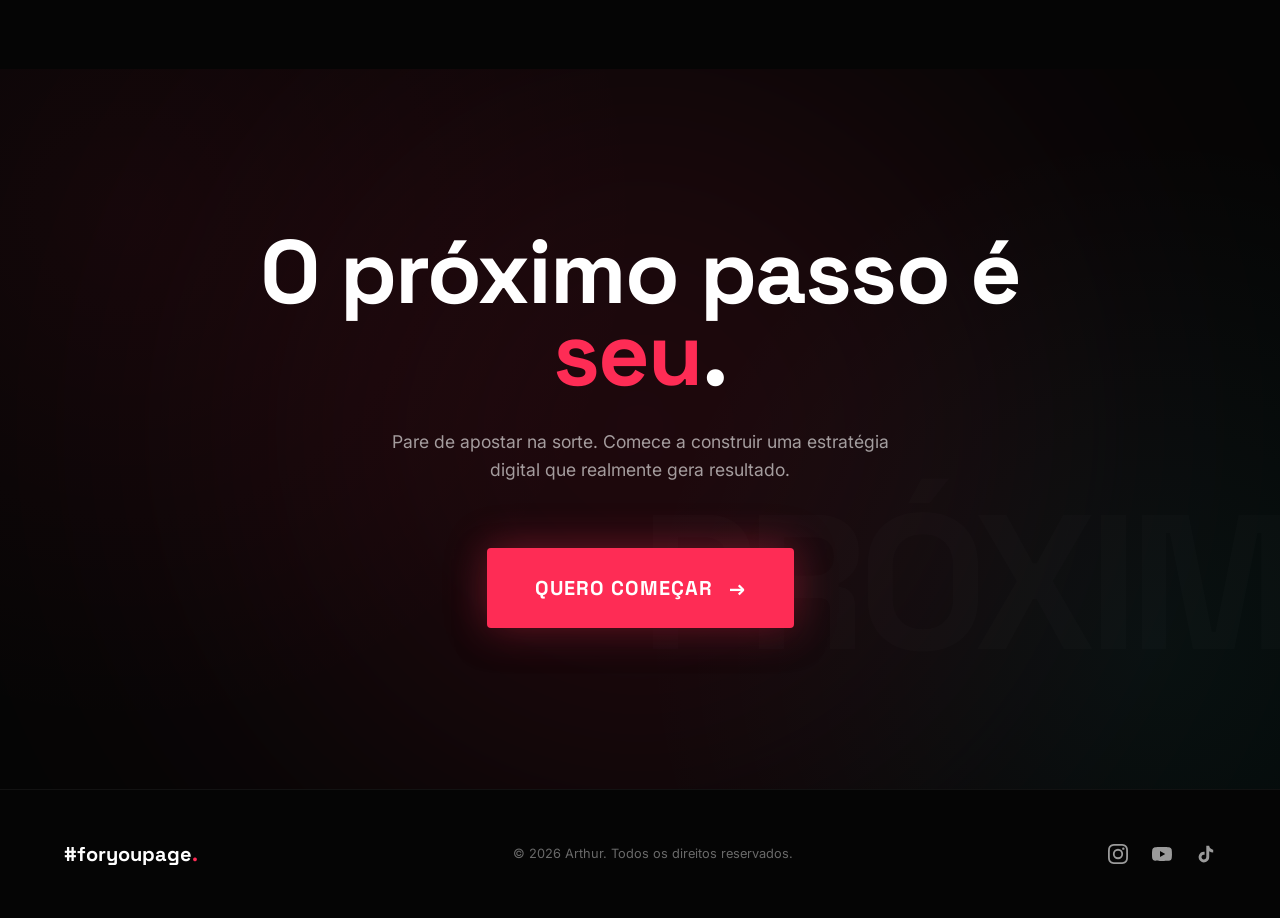
==== commit 90b44ccc: "Add files via upload" ====
--- a/index.html
+++ b/index.html
@@ -1,209 +1,1062 @@
-<!DOCTYPE html>
-<html lang="pt-BR">
-<head>
-  <meta charset="UTF-8">
-  <title>Arthur Trader</title>
-  <meta name="viewport" content="width=device-width, initial-scale=1.0">
-
-  <!-- OPEN GRAPH -->
-<meta property="og:title" content="Links oficiais | Arthur Trader">
-<meta property="og:description" content="Acesse os links oficiais de Arthur Trader, redes sociais e principais contatos em um só lugar.">
-<meta property="og:image" content="https://euarthurmartins.com/assets/og-image.jpg">
-<meta property="og:url" content="https://euarthurmartins.com">
-<meta property="og:type" content="website">
-
-<!-- Twitter / WhatsApp -->
-<meta name="twitter:card" content="summary_large_image">
-<meta name="twitter:image" content="https://euarthurmartins.com/assets/og-image.jpg">
-
-
-  <link rel="preconnect" href="https://fonts.googleapis.com">
-  <link rel="preconnect" href="https://fonts.gstatic.com" crossorigin>
-  <link href="https://fonts.googleapis.com/css2?family=Poppins:wght@400;600;700&display=swap" rel="stylesheet">
-
-  <link rel="stylesheet" href="style.css">
-  <link rel="icon" href="assets/favicon.ico" type="image/x-icon">
-</head>
-<body>
-
-<!-- HERO -->
-<section class="hero">
-
-  <div class="ios-warning">
-  ⚠️ <strong>Atenção:</strong> Clique nos <strong>3 pontinhos (•••)</strong> e escolha <strong>"Abrir no navegador"</strong> para acessar todos os links.
-</div>
-
-  <div class="container hero-content">
-    <h1>
-      Arthur Trader
-      <img src="assets/icons/verified.png" alt="Verificado" class="verified-icon">
-    </h1>
-
-    <p>Da Favela para o topo</p>
-  </div>
-
-</section>
-
-<!-- NÚMEROS -->
-<section class="bio-numbers-wrapper">
-  <div class="container bio-numbers">
-    <div class="number-item">
-      <strong data-target="150">+150</strong>
-      <span>No Grupo da live</span>
-    </div>
-    <div class="number-item">
-      <strong data-target="50">+50</strong>
-      <span>Projetos Desenvolvidos</span>
-    </div>
-    <div class="number-item">
-      <strong>+8</strong>
-      <span>Digitos faturados</span>
-    </div>
-  </div>
-
-  <!-- SETA -->
-  <div class="arrow-wrapper">
-    <button class="hero-arrows" id="scrollDown" aria-label="Descer">
-      <span></span>
-      <span></span>
-      <span></span>
-    </button>
-  </div>
-</section>
-
-<!-- LINKS -->
-<!-- 1. NOVA SEÇÃO WRAPPER COM FUNDO FULL-WIDTH -->
-<section class="bio-background-wrapper">
-  <main class="bio-container" id="bioLinks">
-    <section class="bio-links">
-
-   
-
-    <a href="https://trade.obynexbroker.com/register?aff=757282&aff_model=revenue&afftrack=" class="bio-card" target="_blank">
-      <img src="assets/buttons/corretora.png" alt="Corretora">
-    </a>
-
-    <!-- 1 central -->
-    <a href="" class="bio-card center" target="_blank">
-      <img src="assets/buttons/instagram.png" alt="Instagram">
-    </a>
-
-    
-    <a href="" class="bio-card" target="_blank">
-      <img src="assets/buttons/site.png" alt="Site">
-    </a>
-
-  </section>
-
-  <footer class="bio-footer">
-    © Todos os direitos reservados
-  </footer>
-</main>
-
-<!-- MENU MODAL PREMIUM -->
-<div id="menuModal" class="modal">
-  <div class="modal-content">
-    <span class="close">&times;</span>
-    <h2>Menu de Contato</h2>
-
-    <form id="menuForm">
-      <label for="name">Nome:</label>
-      <input type="text" id="name" name="name" placeholder="Seu nome" required>
-
-      <p>Selecione os serviços:</p>
-      <label><input type="checkbox" name="service" value="Fazer uma Alavancagem |"> Fazer uma Alavancagem</label>
-      
-     
-
-      <label for="obs">Observações:</label>
-      <textarea id="obs" name="obs" placeholder="Escreva algo se quiser..."></textarea>
-
-      <div class="modal-buttons">
-        <button type="submit" class="btn-send">Enviar</button>
-        <button type="button" class="btn-back" id="backBtn">Voltar</button>
-      </div>
-    </form>
-  </div>
-</div>
-
-<script>
-document.addEventListener("DOMContentLoaded", () => {
-
-  /* CONTADOR ANIMADO SEM TREMER */
-  const counters = document.querySelectorAll(".bio-numbers strong[data-target]");
-  const observer = new IntersectionObserver(entries => {
-    entries.forEach(entry => {
-      if (entry.isIntersecting) {
-        const el = entry.target;
-        const target = +el.dataset.target;
-        if (!el.classList.contains("counted")) {
-          el.classList.add("counted");
-          let count = 0;
-          const step = Math.max(20, 2000 / target);
-          const interval = setInterval(() => {
-            count++;
-            el.textContent = "+" + count;
-            if (count >= target) clearInterval(interval);
-          }, step);
-        }
-        observer.unobserve(el);
-      }
-    });
-  }, { threshold: 0.6 });
-  counters.forEach(c => observer.observe(c));
-
-  /* SCROLL SETA */
-  document.getElementById("scrollDown").addEventListener("click", () => {
-    document.getElementById("bioLinks").scrollIntoView({ behavior: "smooth", block: "start" });
-  });
-
-
-
-
-
-
-  
- const modal = document.getElementById("menuModal");
-const openBtn = document.getElementById("openMenu");
-const closeBtn = modal.querySelector(".close");
-const backBtn = document.getElementById("backBtn");
-
-openBtn.addEventListener("click", e => {
-  e.preventDefault();
-  modal.style.display = "flex"; // abre o modal
-});
-
-closeBtn.addEventListener("click", () => {
-  modal.style.display = "none"; // fecha
-});
-
-backBtn.addEventListener("click", () => {
-  modal.style.display = "none"; // fecha
-  window.scrollTo({ top:0, behavior:'smooth' });
-});
-
-window.addEventListener("click", e => {
-  if (e.target === modal) modal.style.display = "none"; // fecha ao clicar fora
-});
-
-
-  
-  /* ENVIO WHATSAPP */
-  const form = document.getElementById("menuForm");
-  form.addEventListener("submit", e => {
-    e.preventDefault();
-    const name = document.getElementById("name").value;
-    const obs = document.getElementById("obs").value;
-    const services = Array.from(document.querySelectorAll('input[name="service"]:checked'))
-                          .map(cb => cb.value)
-                          .join(', ');
-    const message = `Nome: ${name}\nServiços: ${services}\nObservações: ${obs}`;
-    const phone = "+5522997301385"; // ATENÇÃO: Substitua pelo número de telefone do Danilo trader
-    window.open(`https://wa.me/${phone}?text=${encodeURIComponent(message)}`, "_blank");
-  });
-
-});
-</script>
-
-</body>
-</html>
+<!DOCTYPE html>
+<html lang="pt-BR">
+<head>
+    <meta charset="UTF-8">
+    <meta name="viewport" content="width=device-width, initial-scale=1.0">
+    <title>01 do Tiktok | Arthur Martins</title>
+    
+    <!-- FAVICON (Ícone da aba do navegador) -->
+    <link rel="icon" type="image/png" href="assets/images/favicon.png" />
+    
+    <!-- OPEN GRAPH (Imagem e texto do WhatsApp/Instagram) -->
+    <meta property="og:title" content="01 do Tiktok | Autoridade e Estratégia Digital" />
+    <meta property="og:description" content="Você não precisa viralizar para ganhar dinheiro na internet. Descubra a estratégia real." />
+    <meta property="og:image" content="assets/images/og-image.jpg" />
+    <meta property="og:url" content="https://euarthurmartins.com" />
+    <meta property="og:type" content="website" />
+    
+    <!-- Twitter Card (Para compartilhamentos no Twitter/X) -->
+    <meta name="twitter:card" content="summary_large_image" />
+    <meta name="twitter:title" content="01 do Tiktok | Autoridade e Estratégia Digital" />
+    <meta name="twitter:description" content="Você não precisa viralizar para ganhar dinheiro na internet." />
+    <meta name="twitter:image" content="assets/images/og-image.jpg" />
+    
+    <!-- Fonts -->
+    <link rel="preconnect" href="https://fonts.googleapis.com">
+    <link rel="preconnect" href="https://fonts.gstatic.com" crossorigin>
+    <link href="https://fonts.googleapis.com/css2?family=Inter:wght@400;500&family=Space+Grotesk:wght@500;700&display=swap" rel="stylesheet">
+    
+    <!-- Styles -->
+    <link rel="stylesheet" href="style.css">
+</head>
+<body>
+
+    <!-- Header -->
+    <header class="header" id="header">
+        <div class="container header-container">
+            <a href="#" class="logo">01 DO TiKTOK<span class="accent-pink">.</span></a>
+            
+            <nav class="nav-desktop">
+                <a href="#hero">Início</a>
+                <a href="#ecossistema">Universo</a>
+                <a href="#problema">Método</a>
+            </nav>
+
+            <a href="#contato" class="btn-secondary">Comece já</a>
+            
+            <button class="menu-toggle" id="menuToggle" aria-label="Abrir menu">
+                <span></span>
+                <span></span>
+                <span></span>
+            </button>
+        </div>
+    </header>
+
+    <!-- Menu Mobile (Drawer com Imagem de Fundo) -->
+    <div class="mobile-menu" id="mobileMenu">
+        <img src="assets/images/mobile-menu-bg.jpg" alt="Fundo Menu" class="mobile-menu-bg">
+        <div class="mobile-menu-overlay"></div>
+        
+        <button class="menu-close" id="menuClose" aria-label="Fechar menu">×</button>
+        <nav class="nav-mobile">
+            <a href="#hero">Início</a>
+            <a href="#ecossistema">Universo</a>
+            <a href="#problema">Método</a>
+            <a href="#sobre">Sobre</a>
+        </nav>
+    </div>
+
+    <!-- Seção 1: HERO DEFINITIVO -->
+    <section class="hero" id="hero">
+        <div class="hero-bg-elements">
+            <div class="glow glow-pink" style="top: 10%; right: -10%; opacity: 0.15;"></div>
+            <div class="glow glow-cyan" style="bottom: 0%; left: -15%; opacity: 0.08;"></div>
+            <div class="grid-lines"></div>
+        </div>
+
+        <div class="container hero-container">
+            <div class="hero-visual animate-load" style="animation-delay: 0.2s;">
+                <div class="hero-cutout-container">
+                    <picture>
+                        <source media="(max-width: 968px)" srcset="assets/images/hero/hero-mobile.png">
+                        <img src="assets/images/hero/hero-desktop.png" alt="Arthur Martins retratado em ambiente digital" class="hero-cutout-img">
+                    </picture>
+                    <div class="hero-cutout-glow"></div>
+                </div>
+            </div>
+
+            <div class="hero-content">
+                <div class="tag-pill animate-load" style="animation-delay: 0.1s;">
+                    <span class="pulse-dot"></span>
+                    Sem dancinha. Sem viralização. Sem fórmula mágica.
+                </div>
+                
+                <h1 class="display-massive animate-load" style="animation-delay: 0.3s;">
+                    EU NÃO PRECISEI <span class="accent-pink">VIRALIZAR</span><br>
+                    PARA GANHAR DINHEIRO<br>
+                    <span class="text-outline">No TikTok.</span>
+                </h1>
+                
+                <div class="hero-bottom-group animate-load" style="animation-delay: 0.6s;">
+                    <p class="text-muted hero-subtitle">
+                        Há mais de 3 anos vivendo a internet por dentro, testando estratégias, construindo projetos e aprendendo o que realmente transforma atenção em oportunidade.
+                    </p>
+
+                    <div class="cta-group">
+                        <a href="lancamento.html" class="btn-primary">
+                            QUERO ENTENDER COMO FUNCIONA 
+                            <span class="arrow">→</span>
+                        </a>
+                        <a href="#ecossistema" class="btn-ghost">
+                            EXPLORAR O UNIVERSO ↓
+                        </a>
+                    </div>
+                </div>
+            </div>
+
+            <div class="visual-badge animate-load" style="animation-delay: 0.8s;">
+                <span class="badge-number">+3</span>
+                <span class="badge-label">ANOS NA INTERNET</span>
+            </div>
+        </div>
+
+        <div class="scroll-indicator animate-load" style="animation-delay: 1s;">
+            <span></span>
+            <div class="scroll-line"></div>
+        </div>
+    </section>
+
+    <!-- Seção 2: ECOSSISTEMA -->
+    <section class="ecosystem" id="ecossistema">
+        <div class="glow glow-cyan observe" style="top: 20%; right: 10%; opacity: 0.05; width: 700px; height: 700px;"></div>
+        <div class="eco-bg-text observe">UNIVERSO</div>
+
+        <div class="container eco-container">
+            <div class="eco-grid">
+                <div class="eco-text-block">
+                    <span class="section-tag observe"> — O Universo</span>
+                    <h2 class="display-large observe" style="transition-delay: 0.1s;">
+                        Muito além de <span class="accent-pink">seguidores</span>.
+                    </h2>
+                    <p class="text-muted observe" style="transition-delay: 0.2s;">
+                        A internet não é um palco para quem busca atenção a qualquer custo. É um ecossistema vivo, onde estratégia encontra execução, conteúdo encontra propósito, e atenção se transforma em oportunidade real.
+                    </p>
+                    <div class="eco-list observe" style="transition-delay: 0.3s;">
+                        <div class="eco-list-item">
+                            <span class="list-bullet"></span> Estratégia & Visão de Mercado
+                        </div>
+                        <div class="eco-list-item">
+                            <span class="list-bullet"></span> Construção de Autoridade
+                        </div>
+                        <div class="eco-list-item">
+                            <span class="list-bullet"></span> Monetização Inteligente
+                        </div>
+                    </div>
+                </div>
+
+                <div class="eco-visual-cluster">
+                    <!-- Ecosistema Digital Vivo (SVG/CSS/JS) -->
+                    <div class="eco-ecosystem observe" style="transition-delay: 0.3s;">
+                        
+                        <!-- Camada SVG: Anéis, Linhas e Partículas -->
+                        <svg class="eco-svg" viewBox="0 0 500 500" xmlns="http://www.w3.org/2000/svg">
+                            <!-- Anéis Concêntricos Rotativos -->
+                            <g class="eco-rings">
+                                <circle cx="250" cy="250" r="80" fill="none" stroke="rgba(255,255,255,0.05)" stroke-width="1" />
+                                <circle cx="250" cy="250" r="130" fill="none" stroke="rgba(255,255,255,0.05)" stroke-width="1" stroke-dasharray="4 8" />
+                                <circle cx="250" cy="250" r="180" fill="none" stroke="rgba(255,255,255,0.03)" stroke-width="1" />
+                            </g>
+                            
+                            <!-- Linhas de Conexão -->
+                            <line class="eco-line line-1" x1="250" y1="250" x2="250" y2="70" stroke="rgba(255,255,255,0.15)" stroke-width="1" />
+                            <line class="eco-line line-2" x1="250" y1="250" x2="420" y2="160" stroke="rgba(255,255,255,0.15)" stroke-width="1" />
+                            <line class="eco-line line-3" x1="250" y1="250" x2="360" y2="400" stroke="rgba(255,255,255,0.15)" stroke-width="1" />
+                            <line class="eco-line line-4" x1="250" y1="250" x2="140" y2="400" stroke="rgba(255,255,255,0.15)" stroke-width="1" />
+                            <line class="eco-line line-5" x1="250" y1="250" x2="80" y2="160" stroke="rgba(255,255,255,0.15)" stroke-width="1" />
+
+                            <!-- Partículas que viajam pelas linhas -->
+                            <circle class="particle" r="2.5" fill="#25F4EE"><animateMotion dur="8s" repeatCount="indefinite" path="M250,250 L250,70" /></circle>
+                            <circle class="particle" r="2.5" fill="#FE2C55"><animateMotion dur="10s" repeatCount="indefinite" path="M250,250 L420,160" begin="1s" /></circle>
+                            <circle class="particle" r="2.5" fill="#FFFFFF"><animateMotion dur="9s" repeatCount="indefinite" path="M250,250 L360,400" begin="2s" /></circle>
+                            <circle class="particle" r="2.5" fill="#25F4EE"><animateMotion dur="11s" repeatCount="indefinite" path="M250,250 L140,400" begin="3s" /></circle>
+                            <circle class="particle" r="2.5" fill="#FE2C55"><animateMotion dur="7s" repeatCount="indefinite" path="M250,250 L80,160" begin="0.5s" /></circle>
+                        </svg>
+
+                        <!-- Núcleo Central (Hub) -->
+                        <div class="eco-core">
+                            <svg viewBox="0 0 24 24" width="32" height="32" fill="none" stroke="currentColor" stroke-width="1.5">
+                                <path d="M17 20h5v-2a4 4 0 00-3-3.87M9 20H4v-2a4 4 0 013-3.87m6-2.13a4 4 0 100-8 4 4 0 000 8zm6-3a3 3 0 100-6 3 3 0 000 6zm-12 0a3 3 0 100-6 3 3 0 000 6z"/>
+                            </svg>
+                        </div>
+
+                        <!-- Elementos Externos (Nós) -->
+                        <div class="eco-node node-1" style="top: 14%; left: 50%;">
+                            <div class="eco-node-inner">
+                                <svg viewBox="0 0 24 24" width="18" height="18" fill="none" stroke="currentColor" stroke-width="1.5"><circle cx="12" cy="12" r="10"/><circle cx="12" cy="12" r="6"/><circle cx="12" cy="12" r="2"/></svg>
+                            </div>
+                            <span>Estratégia</span>
+                        </div>
+                        
+                        <div class="eco-node node-2" style="top: 32%; left: 84%;">
+                            <div class="eco-node-inner">
+                                <svg viewBox="0 0 24 24" width="18" height="18" fill="none" stroke="currentColor" stroke-width="1.5"><path d="M12 2L4 6v6c0 5 3.5 9 8 10 4.5-1 8-5 8-10V6l-8-4z"/></svg>
+                            </div>
+                            <span>Autoridade</span>
+                        </div>
+                        
+                        <div class="eco-node node-3" style="top: 80%; left: 72%;">
+                            <div class="eco-node-inner">
+                                <svg viewBox="0 0 24 24" width="18" height="18" fill="none" stroke="currentColor" stroke-width="1.5"><path d="M3 17l6-6 4 4 8-8"/><path d="M17 7h4v4"/></svg>
+                            </div>
+                            <span>Crescimento</span>
+                        </div>
+                        
+                        <div class="eco-node node-4" style="top: 80%; left: 28%;">
+                            <div class="eco-node-inner">
+                                <svg viewBox="0 0 24 24" width="18" height="18" fill="none" stroke="currentColor" stroke-width="1.5"><circle cx="12" cy="12" r="10"/><path d="M14.5 9.5a2.5 2.5 0 00-5 0c0 1.5 2.5 2 2.5 3.5M12 17h.01"/></svg>
+                            </div>
+                            <span>Monetização</span>
+                        </div>
+                        
+                        <div class="eco-node node-5" style="top: 32%; left: 16%;">
+                            <div class="eco-node-inner">
+                                <svg viewBox="0 0 24 24" width="18" height="18" fill="none" stroke="currentColor" stroke-width="1.5"><path d="M4.5 16.5c-1.5 1.26-2 5-2 5s3.74-.5 5-2c.71-.84.7-2.13-.09-2.91a2.18 2.18 0 00-2.91-.09zM12 15l-3-3a22 22 0 012-3.95A12.88 12.88 0 0122 2c0 2.72-.78 7.5-6 11a22.35 22.35 0 01-4 2z"/><path d="M9 12H4s.55-3.03 2-4c1.62-1.08 5 0 5 0M12 15v5s3.03-.55 4-2c1.08-1.62 0-5 0-5"/></svg>
+                            </div>
+                            <span>Escala</span>
+                        </div>
+                    </div>
+                </div>
+            </div>
+        </div>
+    </section>
+    
+    <div class="deco-line-horizontal"></div>
+
+    <!-- Seção 3: O PROBLEMA (O Ruído vs. O Sinal) -->
+    <section class="problem-section" id="problema">
+        <div class="glow glow-pink observe" style="bottom: 10%; right: -10%; opacity: 0.06; width: 800px; height: 800px;"></div>
+        
+        <div class="container problem-container">
+            <div class="problem-grid">
+                <div class="problem-noise">
+                    <div class="noise-card n1 observe" style="transition-delay: 0.1s;">"Fórmula Mágica"</div>
+                    <div class="noise-card n2 observe" style="transition-delay: 0.2s;">"1 Milhão de Views"</div>
+                    <div class="noise-card n3 observe" style="transition-delay: 0.3s;">"Compre Seguidores"</div>
+                    <div class="noise-card n4 observe" style="transition-delay: 0.4s;">"Hack do Algoritmo"</div>
+                    <div class="noise-card n5 observe" style="transition-delay: 0.5s;">"Dancinha Viral"</div>
+                </div>
+
+                <div class="problem-signal">
+                    <span class="section-tag observe"> — O Problema</span> 
+                    <h2 class="display-massive observe" style="font-size: clamp(2.5rem, 7vw, 6rem); transition-delay: 0.2s;">
+                        SUA ESTRATÉGIA NÃO PODE SER <span class="accent-pink">TENTAR VIRALIZAR</span>.
+                    </h2>
+                    <p class="text-muted observe" style="transition-delay: 0.4s; margin-top: 3rem;">
+                        A maioria está jogando o jogo da atenção a qualquer custo. Dependendo de sorte, de algoritmos instáveis e de métricas de vaidade que não pagam as contas. Isso não é um negócio. É uma aposta cansativa.
+                    </p>
+                </div>
+            </div>
+        </div>
+       
+    </section>
+
+    
+
+                <!-- Seção 4: OS TERRITÓRIOS (Atlas Tipográfico) -->
+    <section class="territories" id="territorios">
+        <div class="glow glow-cyan observe" style="top: 0%; left: 20%; opacity: 0.04; width: 800px; height: 800px;"></div>
+        
+
+
+        <div class="container terr-container">
+
+
+
+            <div class="terr-header observe">
+                <div class="terr-header-text">
+                    <span class="section-tag"> — Os Territórios</span>
+                    <h2 class="display-large">
+                        Onde a estratégia <span class="accent-cyan">acontece</span>.
+                    </h2>
+                    <p class="text-muted" style="max-width: 50ch;">
+                        Não existe um único caminho mágico. Existem territórios que se conectam. Dominar a internet é entender como cada um deles funciona e como eles se combinam para gerar resultado.
+                    </p>
+                </div>
+                
+                               <div class="terr-landscape-wrapper observe" style="transition-delay: 0.2s;">
+                    <div class="terr-canvas-container">
+                        <canvas id="terr-canvas"></canvas>
+                    </div>
+                    
+                    <!-- Linhas Vermelhas Conectando os Territórios (Coordenadas atualizadas) -->
+                    <svg class="terr-connections" viewBox="0 0 100 100" preserveAspectRatio="none">
+                        <line x1="20" y1="20" x2="80" y2="20" stroke="#FE2C55" stroke-width="1" vector-effect="non-scaling-stroke" stroke-dasharray="4 4" opacity="0.6" />
+                        <line x1="80" y1="20" x2="85" y2="50" stroke="#FE2C55" stroke-width="1" vector-effect="non-scaling-stroke" stroke-dasharray="4 4" opacity="0.6" />
+                        <line x1="85" y1="50" x2="80" y2="80" stroke="#FE2C55" stroke-width="1" vector-effect="non-scaling-stroke" stroke-dasharray="4 4" opacity="0.6" />
+                        <line x1="80" y1="80" x2="20" y2="80" stroke="#FE2C55" stroke-width="1" vector-effect="non-scaling-stroke" stroke-dasharray="4 4" opacity="0.6" />
+                        <line x1="20" y1="80" x2="15" y2="50" stroke="#FE2C55" stroke-width="1" vector-effect="non-scaling-stroke" stroke-dasharray="4 4" opacity="0.6" />
+                        <line x1="15" y1="50" x2="20" y2="20" stroke="#FE2C55" stroke-width="1" vector-effect="non-scaling-stroke" stroke-dasharray="4 4" opacity="0.6" />
+                        <line x1="20" y1="20" x2="80" y2="80" stroke="#FE2C55" stroke-width="1" vector-effect="non-scaling-stroke" stroke-dasharray="4 4" opacity="0.3" />
+                        <line x1="80" y1="20" x2="20" y2="80" stroke="#FE2C55" stroke-width="1" vector-effect="non-scaling-stroke" stroke-dasharray="4 4" opacity="0.3" />
+                    </svg>
+                    
+                    <!-- Marcadores Flutuantes (Territórios) - Posicionamentos ajustados em forma de rede -->
+                    <div class="terr-marker" style="top: 20%; left: 20%;">
+                        <span class="marker-dot"></span>
+                        <div class="marker-info">
+                            <span class="marker-name">ESTRATÉGIA</span>
+                            <span class="marker-desc">Visão de mercado</span>
+                        </div>
+                    </div>
+                    
+                    <div class="terr-marker" style="top: 50%; left: 15%;">
+                        <span class="marker-dot"></span>
+                        <div class="marker-info">
+                            <span class="marker-name">OFERTA</span>
+                            <span class="marker-desc">Afiliados & produtos</span>
+                        </div>
+                    </div>
+
+                    <div class="terr-marker" style="top: 20%; left: 80%;">
+                        <span class="marker-dot"></span>
+                        <div class="marker-info">
+                            <span class="marker-name">CONTEÚDO</span>
+                            <span class="marker-desc">Criação real</span>
+                        </div>
+                    </div>
+
+                    <div class="terr-marker" style="top: 80%; left: 80%;">
+                        <span class="marker-dot"></span>
+                        <div class="marker-info">
+                            <span class="marker-name">TRÁFEGO</span>
+                            <span class="marker-desc">Atenção direcionada</span>
+                        </div>
+                    </div>
+
+                    <div class="terr-marker" style="top: 50%; left: 85%;">
+                        <span class="marker-dot"></span>
+                        <div class="marker-info">
+                            <span class="marker-name">TECH & IA</span>
+                            <span class="marker-desc">Ferramentas e escala</span>
+                        </div>
+                    </div>
+
+                    <div class="terr-marker" style="top: 80%; left: 20%;">
+                        <span class="marker-dot"></span>
+                        <div class="marker-info">
+                            <span class="marker-name">RECEITA</span>
+                            <span class="marker-desc">Monetização</span>
+                        </div>
+                    </div>
+                </div>
+            </div>
+
+            <div class="terr-grid">
+                <div class="terr-item t-1 observe" style="transition-delay: 0.1s;">
+                    <span class="terr-ghost-num">01</span>
+                    <span class="terr-num">Estratégia</span>
+                    <h3 class="terr-title">Visão de Mercado</h3>
+                    <p class="terr-desc">Entender o jogo antes de fazer a primeira jogada.</p>
+                    
+                </div>
+                <div class="deco-line"></div>
+
+                <div class="terr-item t-2 observe" style="transition-delay: 0.2s;">
+                    <span class="terr-ghost-num">02</span>
+                    <span class="terr-num">Conteúdo</span>
+                    <h3 class="terr-title">Criação Real</h3>
+                    <p class="terr-desc">Atenção não se compra, se constrói com relevância.</p>
+                </div>
+                <div class="deco-line"></div>
+                
+                <div class="terr-item t-3 observe" style="transition-delay: 0.3s;">
+                    <span class="terr-ghost-num">03</span>
+                    <span class="terr-num">Oferta</span>
+                    <h3 class="terr-title">Afiliados & Produtos</h3>
+                    <p class="terr-desc">O que você oferece define quem você atrai.</p>
+                </div>
+
+<div class="deco-line"></div>
+
+                <div class="terr-item t-4 observe" style="transition-delay: 0.4s;">
+                    <span class="terr-ghost-num">04</span>
+                    <span class="terr-num">Tráfego</span>
+                    <h3 class="terr-title">Atenção Direcionada</h3>
+                    <p class="terr-desc">Falar com quem quer ouvir, no momento certo.</p>
+                </div>
+
+                <div class="deco-line"></div>
+
+                <div class="terr-item t-5 observe" style="transition-delay: 0.5s;">
+                    <span class="terr-ghost-num">05</span>
+                    <span class="terr-num">Receita</span>
+                    <h3 class="terr-title">Monetização</h3>
+                    <p class="terr-desc">Transformar o sistema em um negócio previsível.</p>
+                </div>
+
+                <div class="deco-line"></div>
+                
+                <div class="terr-item t-6 observe" style="transition-delay: 0.6s;">
+                    <span class="terr-ghost-num">06</span>
+                    <span class="terr-num">Tech</span>
+                    <h3 class="terr-title">Ferramentas & IA</h3>
+                    <p class="terr-desc">Escala não é trabalhar mais, é trabalhar melhor.</p>
+                    
+                </div>
+                
+            </div>
+        </div>
+    </section>
+    <div class="deco-line-horizontal"></div>
+
+
+
+
+
+
+            <!-- Seção 4.5: CONTEÚDO DO CURSO -->
+    <section class="course-section" id="conteudo">
+        <div class="glow glow-cyan observe" style="top: 20%; right: -10%; opacity: 0.04; width: 600px; height: 600px;"></div>
+        
+        <!-- Texto Explicativo (Centralizado) -->
+        <div class="container observe" style="text-align: center; max-width: 800px; margin: 0 auto 5rem auto;">
+            <span class="section-tag observe" style="margin: 0 auto 2rem;"> — O Conteúdo</span>
+            <h2 class="display-large observe" style="transition-delay: 0.1s;">
+                O que você vai <span class="accent-cyan">dominar</span>.
+            </h2>
+            <p class="text-muted observe" style="transition-delay: 0.2s; margin: 0 auto;">
+                Um plano de ataque direto ao ponto. Sem teorias inúteis e sem encher linguiça. Você vai ter acesso exato às estratégias que uso para construir um negócio digital lucrativo, focando no que realmente traz resultado.
+            </p>
+        </div>
+
+        <!-- Carrossel Infinito de Módulos -->
+        <div class="container">
+            <div class="modules-slider observe" style="transition-delay: 0.4s;">
+                <div class="modules-track">
+                    <!-- Slide 1 -->
+                    <div class="module-slide">
+                        <div class="module-item">
+                            <div class="module-bg" style="background-image: url('assets/images/modules/mod-01.jpg');"></div>
+                            <div class="module-overlay"></div>
+                            <div class="module-content">
+                                <h4 class="module-title">Módulo 01: Viral ou Não?</h4>
+                                <p class="module-desc">Não precisa viralizar para ganhar.</p>
+                            </div>
+                        </div>
+                        <div class="module-item">
+                            <div class="module-bg" style="background-image: url('assets/images/modules/mod-02.jpg');"></div>
+                            <div class="module-overlay"></div>
+                            <div class="module-content">
+                                <h4 class="module-title">Módulo 02: Autoridade</h4>
+                                <p class="module-desc">Como se posicionar e atrair a audiência certa.</p>
+                            </div>
+                        </div>
+                        <div class="module-item">
+                            <div class="module-bg" style="background-image: url('assets/images/modules/mod-03.jpg');"></div>
+                            <div class="module-overlay"></div>
+                            <div class="module-content">
+                                <h4 class="module-title">Módulo 03: Nível A+</h4>
+                                <p class="module-desc">Impulsionando seus acessos.</p>
+                            </div>
+                        </div>
+                    </div>
+                    <!-- Slide 2 -->
+                    <div class="module-slide">
+                        <div class="module-item">
+                            <div class="module-bg" style="background-image: url('assets/images/modules/mod-04.jpg');"></div>
+                            <div class="module-overlay"></div>
+                            <div class="module-content">
+                                <h4 class="module-title">Módulo 04: Clonador Nato</h4>
+                                <p class="module-desc">Nada se cria, tudo se copia.</p>
+                            </div>
+                        </div>
+                        <div class="module-item">
+                            <div class="module-bg" style="background-image: url('assets/images/modules/mod-05.jpg');"></div>
+                            <div class="module-overlay"></div>
+                            <div class="module-content">
+                                <h4 class="module-title">Módulo 05: Lançador Vs Especialista</h4>
+                                <p class="module-desc">Venda aparecendo ou não.</p>
+                            </div>
+                        </div>
+                        <div class="module-item">
+                            <div class="module-bg" style="background-image: url('assets/images/modules/mod-06.jpg');"></div>
+                            <div class="module-overlay"></div>
+                            <div class="module-content">
+                                <h4 class="module-title">Módulo 06: Controlando a I.A</h4>
+                                <p class="module-desc">Você vai aprender a usar a I.A de maneira certa.</p>
+                            </div>
+                        </div>
+                    </div>
+                    <!-- Slide 3 -->
+                    <div class="module-slide">
+                        <div class="module-item">
+                            <div class="module-bg" style="background-image: url('assets/images/modules/mod-07.jpg');"></div>
+                            <div class="module-overlay"></div>
+                            <div class="module-content">
+                                <h4 class="module-title">Módulo 07: Tiktok Shop</h4>
+                                <p class="module-desc">Tudo sobre a nova onda de monetizar.</p>
+                            </div>
+                        </div>
+                        <div class="module-item">
+                            <div class="module-bg" style="background-image: url('assets/images/modules/mod-08.jpg');"></div>
+                            <div class="module-overlay"></div>
+                            <div class="module-content">
+                                <h4 class="module-title">Módulo 08: REV</h4>
+                                <p class="module-desc">Renda no automático infinita.</p>
+                            </div>
+                        </div>
+                        <div class="module-item">
+                            <div class="module-bg" style="background-image: url('assets/images/modules/mod-09.jpg');"></div>
+                            <div class="module-overlay"></div>
+                            <div class="module-content">
+                                <h4 class="module-title">Módulo 09: Xeque Mate</h4>
+                                <p class="module-desc">Estratégias que aprendi e ganhei dinheiro até hoje.</p>
+                            </div>
+                        </div>
+                    </div>
+                </div>
+                
+                <!-- Bolinhas de Navegação -->
+                <div class="slider-dots">
+                    <span class="dot active" data-slide="0"></span>
+                    <span class="dot" data-slide="1"></span>
+                    <span class="dot" data-slide="2"></span>
+                </div>
+            </div>
+        </div>
+    </section>
+
+    
+
+
+
+
+
+
+
+
+
+
+
+
+
+
+
+
+
+
+
+
+           <!-- Seção 5.3: BÔNUS EXCLUSIVOS -->
+    <section class="bonus-section" id="bonus">
+        <div class="glow glow-cyan observe" style="top: 20%; right: -5%; opacity: 0.04; width: 500px; height: 500px;"></div>
+        
+        <div class="container bonus-container">
+            <div class="bonus-content observe">
+               
+                <span class="section-tag"> — Bônus Exclusivos</span>
+                <h2 class="display-large" style="margin-bottom: 2rem;">
+                    Mas espere... <span class="accent-pink">ainda tem mais</span>. 
+                </h2>
+                <p class="text-muted" style="margin-bottom: 3rem; max-width: 60ch;">
+                    Para garantir que você tenha todas as ferramentas na mão para acelerar seus resultados desde o primeiro dia, eu separei <strong style="color: var(--text-primary);">3 Bônus Exclusivos</strong> que normalmente nem deveriam estar inclusos. Mas hoje, eles são seus.
+                </p>
+
+                <div class="bonus-list">
+                    <div class="bonus-item">
+                        <span class="bonus-bullet"></span>
+                        <div class="bonus-text">
+                            <h3 class="bonus-title">Bônus 01: Pack de ferramentas Secretas</h3>
+                            <p class="bonus-desc">Ferramentas que eu uso, e a maioria dos grandes usam para turbinar o resultado.</p>
+                        
+                        
+                        
+                        </div>
+                    </div>
+
+                    <div class="bonus-item">
+                        <span class="bonus-bullet"></span>
+                        <div class="bonus-text">
+                            <h3 class="bonus-title">Bônus 02: Pack de IAs</h3>
+                            <p class="bonus-desc">A lista completa de IAs gratuitas (ou muito baratas) que substituem agências inteiras. Produza conteúdo de luxo gastando quase nada.</p>
+                        </div>
+                    </div>
+
+                    <div class="bonus-item">
+                        <span class="bonus-bullet"></span>
+                        <div class="bonus-text">
+                            <h3 class="bonus-title">Bônus 03: Lista de plataformas</h3>
+                            <p class="bonus-desc"> Lista das melhores plataformas para ganhar dinheiro Online.</p>
+                        </div>
+                    </div>
+                </div>
+
+                <p class="bonus-footer-text">* Todos os bônus são entregues na mesma hora, junto com o acesso principal.</p>
+            </div>
+        </div>
+    </section>
+
+
+
+
+
+
+
+
+
+
+
+
+
+
+
+
+
+
+
+
+
+
+
+
+
+
+
+
+
+
+
+
+           <!-- Seção 5.2: PROVAS REAIS / DEPOIMENTOS -->
+    <section class="testimonials-section" id="depoimentos">
+        <div class="container observe" style="text-align: center; max-width: 800px; margin: 0 auto 5rem auto;">
+            <span class="section-tag observe" style="margin: 0 auto 2rem;"> — Resultados Reais</span>
+            <h2 class="display-large observe" style="transition-delay: 0.1s;">
+                Quem aplicou, <span class="accent-pink">colheu resultado</span>.
+            </h2>
+            <p class="text-muted observe" style="transition-delay: 0.2s; margin: 0 auto;">
+                Sem imagens montadas ou promessas falsas. Prints reais de pessoas comuns que decidiram parar de apostar na sorte e começaram a jogar o jogo da internet de forma inteligente.
+            </p>
+        </div>
+
+        <div class="testimonials-scroll-container">
+            <div class="testimonials-scroll">
+                <!-- Card 1 -->
+                <div class="testimonial-card">
+                    <div class="card-deco-line-pink"></div>
+                    <div class="card-image-frame"><img src="assets/images/testimonials/proof-01.jpg" alt="Print de resultado"></div>
+                    <div class="card-info"><span class="card-name">Lucas S.</span><span class="card-result">Escalando no Rev, só para constar.. Isso é em dolar</span></div>
+                </div>
+                <!-- Card 2 -->
+                <div class="testimonial-card">
+                    <div class="card-deco-line-pink"></div>
+                    <div class="card-image-frame"><img src="assets/images/testimonials/proof-02.jpg" alt="Print de resultado"></div>
+                    <div class="card-info"><span class="card-name">Ana C.</span><span class="card-result">Olha como o Rev mudou esse ano dela</span></div>
+                </div>
+                <!-- Card 3 -->
+                <div class="testimonial-card">
+                    <div class="card-deco-line-pink"></div>
+                    <div class="card-image-frame"><img src="assets/images/testimonials/proof-03.jpg" alt="Print de resultado"></div>
+                    <div class="card-info"><span class="card-name">Pedro M.</span><span class="card-result">Afiliado do mercado livre aplicando o método</span></div>
+                </div>
+                <!-- Card 4 -->
+                <div class="testimonial-card">
+                    <div class="card-deco-line-pink"></div>
+                    <div class="card-image-frame"><img src="assets/images/testimonials/proof-04.jpg" alt="Print de resultado"></div>
+                    <div class="card-info"><span class="card-name">Julia R.</span><span class="card-result">Começou tem pouco tempo no TiktokShop</span></div>
+                </div>
+                <!-- Card 5 -->
+                <div class="testimonial-card">
+                    <div class="card-deco-line-pink"></div>
+                    <div class="card-image-frame"><img src="assets/images/testimonials/proof-05.jpg" alt="Print de resultado"></div>
+                    <div class="card-info"><span class="card-name">Carlos D.</span><span class="card-result">Esse saiu do zero e vende muito no TiktokShop</span></div>
+                </div>
+            </div>
+            
+            <!-- Barra de Progresso (Cor Sólida Rosa) -->
+            <div class="progress-bar-container">
+                <div class="progress-bar-fill-pink"></div>
+            </div>
+        </div>
+    </section>
+
+   
+
+
+
+
+
+
+
+
+
+
+
+
+
+
+
+
+
+
+
+
+
+
+
+
+
+
+
+
+
+
+
+
+           <!-- Seção 5.5: OFERTA / PREÇO -->
+    <section class="pricing-section" id="preco">
+        <div class="glow glow-pink observe" style="top: 20%; left: 0%; opacity: 0.08; width: 600px; height: 600px;"></div>
+        <div class="glow glow-cyan observe" style="bottom: 0%; right: 0%; opacity: 0.06; width: 500px; height: 500px;"></div>
+       <div class="deco-line"></div>
+        <div class="container pricing-grid-custom">
+            
+            <!-- Lado Esquerdo: Card de Preço -->
+            <div class="pricing-card-left observe" style="transition-delay: 0.2s;">
+                <div class="pricing-card-glow"></div>
+                <span class="pricing-tag">ACESSO IMEDIATO</span>
+                <h2 class="pricing-headline">ACESSO COMPLETO<br>AO CONTEÚDO</h2>
+                
+                <div class="price-block">
+                    <span class="price-old">De R$ 997,00 por</span>
+                    <span class="price-installment">12x de <span class="price-highlight">R$ 49,70</span></span>
+                    <span class="price-pix">ou R$ 497,00 à vista no PIX</span>
+                </div>
+                
+                <a href="lancamento.html" class="btn-pricing-cta">
+                    GARANTIR MEU ACESSO
+                </a>
+                
+                <div class="pricing-security">
+                    <svg viewBox="0 0 24 24" width="14" height="14" fill="none" stroke="currentColor" stroke-width="2"><rect x="3" y="11" width="18" height="11" rx="2" ry="2"/><path d="M7 11V7a5 5 0 0 1 10 0v4"/></svg>
+                    <span>Pagamento 100% seguro • Acesso imediato</span>
+                </div>
+            </div>
+
+            <!-- Lado Direito: Selo de Garantia -->
+            <div class="pricing-guarantee-right observe" style="transition-delay: 0.4s;">
+                <div class="guarantee-seal">
+                    <svg class="seal-outer" viewBox="0 0 200 200">
+                        <circle cx="100" cy="100" r="95" fill="none" stroke="rgba(254, 44, 85, 0.4)" stroke-width="2" stroke-dasharray="10 5"/>
+                    </svg>
+                    <svg class="seal-inner" viewBox="0 0 200 200">
+                        <circle cx="100" cy="100" r="80" fill="none" stroke="rgba(37, 244, 238, 0.5)" stroke-width="1"/>
+                    </svg>
+                    <div class="seal-bg-glow"></div>
+                    <div class="seal-text">
+                        <span class="seal-number">7</span>
+                        <span class="seal-days">DIAS</span>
+                    </div>
+                </div>
+               
+                <h3 class="guarantee-title-custom">GARANTIA INCONDICIONAL</h3>
+                <p class="guarantee-text-custom">
+                    Você tem 7 dias para testar todo o conteúdo. Se não gostar por qualquer motivo, basta enviar um e-mail e devolvemos 100% do seu dinheiro. O risco é todo nosso.
+                </p>
+                
+            </div>
+        </div>
+        <div class="deco-line"></div>
+    </section>
+
+    <div class="deco-line-horizontal"></div>
+
+
+
+
+
+
+
+
+
+
+
+
+
+
+
+
+
+
+
+
+
+        <!-- Seção 5: SOBRE / AUTORIDADE (O Retrato) -->
+    <section class="about-section" id="sobre">
+        <div class="glow glow-pink observe" style="top: 20%; left: -10%; opacity: 0.05; width: 600px; height: 600px;"></div>
+        
+        <div class="about-grid">
+            <div class="about-visual observe" style="transition-delay: 0.2s;">
+                <div class="about-hub-wrapper">
+                    <!-- Foto Central (Menor) -->
+                    <div class="about-hub-image">
+                        <img src="assets/images/about/arthur-portrait.webp" alt="Arthur retratado" class="responsive-img">
+                    </div>
+                    
+                    <!-- Tópicos Flutuantes (Quem sou eu) -->
+                    <div class="about-topic" style="top: 5%; left: 5%;">
+                        <span class="topic-dot"></span>
+                        <div class="topic-info">
+                            <span class="topic-name">VISÃO</span>
+                            <span class="topic-desc">Estratégia Real</span>
+                        </div>
+                    </div>
+                    
+                    <div class="about-topic" style="top: 15%; right: 0%;">
+                        <div class="topic-info">
+                            <span class="topic-name">EXECUÇÃO</span>
+                            <span class="topic-desc">Sem enrolação</span>
+                        </div>
+                        <span class="topic-dot"></span>
+                    </div>
+
+                    <div class="about-topic" style="bottom: 20%; left: 0%;">
+                        <span class="topic-dot"></span>
+                        <div class="topic-info">
+                            <span class="topic-name">AUTORIDADE</span>
+                            <span class="topic-desc">3+ Anos de Mercado</span>
+                        </div>
+                    </div>
+
+                    <div class="about-topic" style="bottom: 5%; right: 5%;">
+                        <div class="topic-info">
+                            <span class="topic-name">RESULTADO</span>
+                            <span class="topic-desc">Foco em negócio</span>
+                        </div>
+                        <span class="topic-dot"></span>
+                    </div>
+                </div>
+            </div>
+            
+            <div class="about-content">
+                <span class="section-tag observe"> — Quem é Arthur</span>
+                <h2 class="display-large observe" style="transition-delay: 0.1s;">
+                    A internet não precisa de <span class="accent-pink">mais ruído</span>.
+                </h2>
+                <p class="text-muted observe" style="transition-delay: 0.2s;">
+                    Há mais de 3 anos, eu parei de correr atrás de tendências e comecei a entender como a internet realmente funciona. Este projeto nasceu para compartilhar essa visão: sem promessas mágicas, sem fórmulas de internet barata. Apenas estratégia, execução e a construção de um negócio real no ambiente digital.
+                </p>
+                
+                <div class="about-signature observe" style="transition-delay: 0.3s;">
+                    Arthur
+                </div>
+                <a href="#contato" class="about-cta observe" style="transition-delay: 0.4s;">
+                    Aprender com quem sabe <span class="arrow">→</span>
+                </a>
+            </div>
+        </div>
+    </section>
+
+
+
+
+
+
+
+
+
+
+
+
+
+
+
+
+
+
+
+
+
+
+
+
+
+
+
+
+        <!-- Seção 5.8: FAQ (Dúvidas Frequentes) -->
+    <section class="faq-section" id="faq">
+        <div class="container faq-container">
+            <div class="faq-header observe" style="text-align: center; margin-bottom: 4rem;">
+                <span class="section-tag observe" style="margin: 0 auto 2rem;"> — Dúvidas Frequentes</span>
+                <h2 class="display-large observe" style="transition-delay: 0.1s;">
+                    Antes de <span class="accent-cyan">começar</span>.
+                </h2>
+                <p class="text-muted observe" style="transition-delay: 0.2s; margin: 0 auto;">
+                    Tudo o que você precisa saber antes de garantir seu acesso ao conteúdo.
+                </p>
+            </div>
+
+            <div class="faq-list observe" style="transition-delay: 0.3s;">
+                <!-- Item 1 -->
+                <div class="faq-item">
+                    <div class="faq-question">
+                        <div class="faq-q-left">
+                            
+                            <svg class="faq-icon-cyan" viewBox="0 0 24 24" width="16" height="16" fill="none" stroke="currentColor" stroke-width="2"><path d="M12 2L2 7l10 5 10-5-10-5z"/><path d="M2 17l10 5 10-5"/><path d="M2 12l10 5 10-5"/></svg>
+                            <span>Por quanto tempo terei acesso ao conteúdo?</span>
+                        </div>
+                       
+                        <span class="faq-icon-pink">?</span>
+                    </div>
+                    
+                    <div class="faq-answer">
+                       
+
+                        <p>O acesso é vitalício. Você paga uma única vez e pode assistir a todas as aulas e baixar os materiais quantas vezes quiser, para sempre, no seu celular ou computador.</p>
+                    </div>
+                   
+                </div>
+
+                <!-- Item 2 -->
+                <div class="faq-item">
+                    <div class="faq-question">
+                        <div class="faq-q-left">
+                            <svg class="faq-icon-cyan" viewBox="0 0 24 24" width="16" height="16" fill="none" stroke="currentColor" stroke-width="2"><path d="M12 2L2 7l10 5 10-5-10-5z"/><path d="M2 17l10 5 10-5"/><path d="M2 12l10 5 10-5"/></svg>
+                            <span>E se eu não gostar do conteúdo?</span>
+                        </div>
+                        <span class="faq-icon-pink">?</span>
+                    </div>
+                    <div class="faq-answer">
+                        <p>Você tem 7 dias de garantia incondicional. Se não gostar por qualquer motivo, basta enviar um e-mail e devolvemos 100% do seu dinheiro. Sem perguntas.</p>
+                    </div>
+                </div>
+
+                <!-- Item 3 -->
+                <div class="faq-item">
+                    <div class="faq-question">
+                        <div class="faq-q-left">
+                            <svg class="faq-icon-cyan" viewBox="0 0 24 24" width="16" height="16" fill="none" stroke="currentColor" stroke-width="2"><path d="M12 2L2 7l10 5 10-5-10-5z"/><path d="M2 17l10 5 10-5"/><path d="M2 12l10 5 10-5"/></svg>
+                            <span>Preciso ter experiência com internet?</span>
+                        </div>
+                        <span class="faq-icon-pink">?</span>
+                    </div>
+                    <div class="faq-answer">
+                        <p>Não. O conteúdo foi estruturado do zero. Se você nunca vendeu nada na internet, vai aprender o passo a passo. Se já tem experiência, vai aprender a escalar e otimizar seus resultados.</p>
+                    </div>
+                </div>
+
+                <!-- Item 4 -->
+                <div class="faq-item">
+                    <div class="faq-question">
+                        <div class="faq-q-left">
+                            <svg class="faq-icon-cyan" viewBox="0 0 24 24" width="16" height="16" fill="none" stroke="currentColor" stroke-width="2"><path d="M12 2L2 7l10 5 10-5-10-5z"/><path d="M2 17l10 5 10-5"/><path d="M2 12l10 5 10-5"/></svg>
+                            <span>Como recebo o acesso após a compra?</span>
+                        </div>
+                        <span class="faq-icon-pink">?</span>
+                    </div>
+                    <div class="faq-answer">
+                        <p>O acesso é imediato. Assim que o pagamento é aprovado (boleto, cartão ou PIX), você recebe um e-mail com seu login e senha para acessar a área de membros na hora.</p>
+                    </div>
+                </div>
+            </div>
+        </div>
+    </section>
+
+    <div class="deco-line-horizontal"></div>
+
+
+
+
+
+
+
+
+
+
+
+
+
+
+
+
+
+
+
+
+
+
+
+
+
+
+
+
+
+
+
+
+
+    <!-- Seção 6: CTA FINAL (Conversão) -->
+    <section class="final-cta-section" id="contato">
+        <div class="cta-bg-text observe">PRÓXIMO PASSO</div>
+        <div class="glow glow-pink observe" style="top: 50%; left: 50%; transform: translate(-50%, -50%); opacity: 0.1; width: 800px; height: 800px;"></div>
+       
+        <div class="container cta-container">
+            
+            <div class="cta-content observe">
+                <h2 class="display-massive" style="font-size: clamp(3rem, 8vw, 7rem); margin-bottom: 2rem;">
+                    O próximo passo é <span class="accent-pink">seu</span>.
+                </h2>
+                <p class="text-muted" style="margin-bottom: 4rem; font-size: 1.1rem;">
+                    Pare de apostar na sorte. Comece a construir uma estratégia digital que realmente gera resultado.
+                </p>
+                
+                <!-- Botão de Conversão Maximalista -->
+                <a href="lancamento.html" class="btn-cta-massive">
+                    Quero começar <span class="arrow">→</span>
+                </a>
+            </div>
+        </div>
+    </section>
+   
+
+    <!-- Footer Minimalista -->
+    <footer class="footer">
+        <div class="container footer-container">
+            <div class="footer-logo">#foryoupage<span class="accent-pink">.</span></div>
+            <div class="footer-copy">© <span id="current-year"></span> Arthur. Todos os direitos reservados.</div>
+            <div class="footer-socials">
+                <a href="https://instagram.com/eumartinsarthur" target="_blank" rel="noopener noreferrer" aria-label="Instagram">
+                    <svg viewBox="0 0 24 24" width="20" height="20" fill="currentColor"><path d="M12 2.16c3.2 0 3.58.01 4.85.07 1.17.05 1.8.25 2.23.41.56.22.96.48 1.38.9.42.42.68.82.9 1.38.16.42.36 1.06.41 2.23.06 1.27.07 1.65.07 4.85s-.01 3.58-.07 4.85c-.05 1.17-.25 1.8-.41 2.23-.22.56-.48.96-.9 1.38-.42.42-.82.68-1.38.9-.42.16-1.06.36-2.23.41-1.27.06-1.65.07-4.85.07s-3.58-.01-4.85-.07c-1.17-.05-1.8-.25-2.23-.41-.56-.22-.96-.48-1.38-.9-.42-.42-.68-.82-.9-1.38-.16-.42-.36-1.06-.41-2.23-.06-1.27-.07-1.65-.07-4.85s.01-3.58.07-4.85c.05-1.17.25-1.8.41-2.23.22-.56.48-.96.9-1.38.42-.42.82-.68 1.38-.9.42-.16 1.06-.36 2.23-.41C8.42 2.17 8.8 2.16 12 2.16zM12 0C8.74 0 8.33.01 7.05.07 5.77.13 4.9.33 4.14.63c-.79.31-1.46.72-2.13 1.38C1.35 2.68.94 3.35.63 4.14.33 4.9.13 5.77.07 7.05.01 8.33 0 8.74 0 12s.01 3.67.07 4.95c.06 1.28.26 2.15.56 2.91.31.79.72 1.46 1.38 2.13.67.66 1.34 1.07 2.13 1.38.76.3 1.63.5 2.91.56C8.33 23.99 8.74 24 12 24s3.67-.01 4.95-.07c1.28-.06 2.15-.26 2.91-.56.79-.31 1.46-.72 2.13-1.38.66-.67 1.07-1.34 1.38-2.13.3-.76.5-1.63.56-2.91.06-1.28.07-1.69.07-4.95s-.01-3.67-.07-4.95c-.06-1.28-.26-2.15-.56-2.91-.31-.79-.72-1.46-1.38-2.13C21.32 1.35 20.65.94 19.86.63 19.1.33 18.23.13 16.95.07 15.67.01 15.26 0 12 0zm0 5.84a6.16 6.16 0 100 12.32 6.16 6.16 0 000-12.32zM12 16a4 4 0 110-8 4 4 0 010 8zm6.4-11.85a1.44 1.44 0 100 2.88 1.44 1.44 0 000-2.88z"/></svg>
+                </a>
+                <a href="https://youtube.com/@euarthurmartins" target="_blank" rel="noopener noreferrer" aria-label="YouTube">
+                    <svg viewBox="0 0 24 24" width="20" height="20" fill="currentColor"><path d="M23.5 6.2a3.02 3.02 0 00-2.12-2.14C19.5 3.55 12 3.55 12 3.55s-7.5 0-9.38.51A3.02 3.02 0 00.5 6.2C0 8.08 0 12 0 12s0 3.92.5 5.8a3.02 3.02 0 002.12 2.14c1.88.51 9.38.51 9.38.51s7.5 0 9.38-.51a3.02 3.02 0 002.12-2.14C24 15.92 24 12 24 12s0-3.92-.5-5.8zM9.6 15.6V8.4l6.27 3.6L9.6 15.6z"/></svg>
+                </a>
+                <a href="https://tiktok.com/@eusouarthurmartins" target="_blank" rel="noopener noreferrer" aria-label="TikTok">
+                    <svg viewBox="0 0 24 24" width="20" height="20" fill="currentColor"><path d="M19.59 6.69a4.83 4.83 0 01-3.77-4.25V2h-3.45v13.67a2.89 2.89 0 01-5.2 1.74 2.89 2.89 0 012.31-4.64 2.93 2.93 0 01.88.13V9.4a6.84 6.84 0 00-1-.05A6.33 6.33 0 005 20.1a6.34 6.34 0 0010.86-4.43v-7a8.16 8.16 0 004.77 1.52v-3.4a4.85 4.85 0 01-1-.1z"/></svg>
+                </a>
+            </div>
+        </div>
+    </footer>
+
+    <!-- Scripts -->
+    <script src="script.js" defer></script>
+
+
+
+
+
+
+    <!-- Lightbox (Preview de Imagem) -->
+    <div class="lightbox-modal" id="lightboxModal">
+        <span class="lightbox-close" id="lightboxClose">×</span>
+        <img class="lightbox-content" id="lightboxImage" src="">
+    </div>
+
+
+
+
+
+    
+</body>
+</html>
--- a/style.css
+++ b/style.css
@@ -1,331 +1,2919 @@
-:root {
-  --primary-color: #00ff9c;
-  --bg: #0b0b0b;
-  --text: #eaeaea;
-}
-
-* { margin:0; padding:0; box-sizing:border-box; }
-html { scroll-behavior:smooth; }
-body { font-family:'Poppins', sans-serif; background:var(--bg); color:var(--text); }
-
-/* CONTAINER */
-.container { width:90%; max-width:1100px; margin:auto; }
-
-/* HERO */
-.hero {
-  background: url("assets/bg-hero-mobile.jpg") center/cover no-repeat;
-  position: relative;
-
-  display: flex;
-  flex-direction: column;
-  justify-content: flex-end;
-
-  height: 550px; /* só isso no mobile */
-}
-
-@media (min-width:769px) { 
-  .hero { 
-    background-image: url("assets/bg-hero.jpg"); 
-    height: 300px; /* altura para desktop */
-  } 
-}
-
-.hero::after {
-  content:"";
-  position:absolute;
-  bottom:0;
-  width:100%;
-height:60px;
-  background: linear-gradient(to bottom, rgba(11,11,11,0), #0b0b0b);
-}
-
-.hero-content { 
-  text-align: center; 
-  margin-bottom: 20px; /* distância do texto até o contador */
-}
-
-/* NÚMEROS */
-.bio-numbers-wrapper { text-align:center; }
-.bio-numbers {
-  display:grid;
-  grid-template-columns:repeat(3,1fr);
-  gap:14px;
-  max-width:600px;
-  margin:2px auto;
-}
-.number-item strong {
-  display:inline-block;
-  min-width:60px;
-  text-align:center;
-  font-size:34px;
-  color:var(--primary-color);
-}
-.number-item span { font-size:12px; color:#bbb; }
-
-/* SETA */
-.arrow-wrapper { display:flex; justify-content:center; }
-.hero-arrows { background:none; border:none; cursor:pointer; margin:6px 0; }
-.hero-arrows span {
-  width:22px; height:22px;
-  border-right:4px solid var(--primary-color);
-  border-bottom:4px solid var(--primary-color);
-  transform:rotate(45deg);
-  animation:arrow 1.8s infinite; opacity:0;
-}
-.hero-arrows span:nth-child(2){ animation-delay:.25s; }
-.hero-arrows span:nth-child(3){ animation-delay:.5s; }
-@keyframes arrow {0%{opacity:0;transform:translateY(0) rotate(45deg);}50%{opacity:1;}100%{opacity:0;transform:translateY(10px) rotate(45deg);}}
-
-/* LINKS */
-.bio-container { max-width:900px; margin:auto; padding:30px 20px; }
-.bio-links { display:flex; flex-direction:column; gap:18px; align-items:center; }
-@media (min-width:769px){
-  .bio-links { display:grid; grid-template-columns:repeat(2,260px); justify-content:center; gap:26px; }
-  .bio-card.center{ grid-column:1/-1; justify-self:center; }
-}
-
-/* BOTÕES PNG TRANSPARENTES SEM LUZ */
-.bio-card{ display:block; cursor:pointer; }
-.bio-card img {
-  width:100%;
-  display:block;
-  transition: transform 0.3s ease;
-}
-.bio-card:hover img {
-  transform: scale(1.08); /* sutil hover apenas */
-}
-
-/* FOOTER */
-.bio-footer{ text-align:center; font-size:12px; color:#777; margin-top:30px; }
-
-/* ===== MODAL PREMIUM ===== */
-.modal { 
-  display: none; 
-  position: fixed; 
-  z-index: 9999; 
-  left: 0; 
-  top: 0; 
-  width: 100%; 
-  height: 100%; 
-  overflow: auto;
-  background: rgba(0,0,0,0.95); /* fundo escuro */
-  justify-content: center; 
-  align-items: center; 
-  padding: 15px; 
-}
-
-
-
-
-/* ENTRADA DE CAMPOS INDIVIDUAL */
-.modal-content form > * { opacity:0; transform:translateY(15px); animation:fadeSlide 0.5s forwards; }
-.modal-content form > *:nth-child(1){ animation-delay:0.1s; }
-.modal-content form > *:nth-child(2){ animation-delay:0.25s; }
-.modal-content form > *:nth-child(3){ animation-delay:0.35s; }
-.modal-content form > *:nth-child(4){ animation-delay:0.45s; }
-.modal-content form > *:nth-child(5){ animation-delay:0.55s; }
-.modal-content form > *:nth-child(6){ animation-delay:0.65s; }
-.modal-content form > *:nth-child(7){ animation-delay:0.75s; }
-.modal-content form > *:nth-child(8){ animation-delay:0.85s; }
-
-@keyframes fadeSlide{ to{ opacity:1; transform:translateY(0); } }
-@keyframes popIn{ 0%{transform:translateY(-50px) scale(0.9); opacity:0;} 60%{transform:translateY(10px) scale(1.05); opacity:1;} 100%{transform:translateY(0) scale(1);} }
-@keyframes fadeIn{ from{opacity:0;} to{opacity:1;} }
-
-.modal-content h2{ text-align:center; margin-top:0; margin-bottom:25px; font-size:1.9rem; }
-.modal-content label{ display:block; margin:12px 0 6px; font-size:1rem; }
-.modal-content input[type="text"], .modal-content textarea{
-  width:100%; padding:12px 18px; border-radius:12px; border:none; margin-bottom:18px; font-size:1rem; background:#222; color:#fff;
-}
-.modal-content textarea{ resize:none; height:90px; }
-.modal-content input[type="checkbox"]{ margin-right:10px; transform:scale(1.2); transition: transform 0.2s; }
-.modal-content input[type="checkbox"]:hover{ transform:scale(1.4); }
-
-/* BOTÕES MODAL COM HOVER */
-.modal-buttons{ display:flex; flex-direction:row; justify-content:space-between; margin-top:25px; gap:10px; flex-wrap:wrap; }
-.btn-send, .btn-back{
-  flex:1;
-  background:linear-gradient(145deg,var(--primary-color),#00aaff);
-  border:none;
-  padding:13px 28px;
-  color:#fff;
-  font-weight:700;
-  font-size:1rem;
-  border-radius:14px;
-  cursor:pointer;
-  box-shadow:0 6px 25px rgba(0,0,0,0.6);
-  transition: transform 0.25s ease, box-shadow 0.25s ease, filter 0.25s ease;
-}
-.btn-send:hover, .btn-back:hover{
-  transform: scale(1.05);
-  box-shadow: 0 16px 38px rgba(0,255,200,0.6);
-  filter: drop-shadow(0 0 10px var(--primary-color));
-}
-
-/* FECHAR */
-.close{ position:absolute; top:18px; right:22px; font-size:2rem; font-weight:bold; cursor:pointer; color:#fff; transition:color 0.2s; }
-.close:hover{ color:var(--primary-color); }
-
-/* RESPONSIVO MOBILE */
-@media(max-width:480px){
-  .modal-content{ padding:20px 15px; width:100%; max-height:95vh; }
-  .modal-content h2{ font-size:1.6rem; }
-  .modal-buttons{ flex-direction:column; gap:12px; }
-  .btn-send, .btn-back{ width:100%; }
-  .modal-content input[type="text"], .modal-content textarea{ font-size:0.95rem; padding:10px 15px; }
-}
-
-
-
-.verified-icon {
-  width: 24px;       /* tamanho do ícone, ajuste se quiser maior ou menor */
-  height: 24px;
-  margin-left: 8px;  /* espaço entre o nome e o ícone */
-  vertical-align: middle; /* alinha o ícone com o texto */
-}
-
-
-
-
-
-
-
-
-
-
-
-
-
-
-
-
-
-
-
-
-
-
-
-
-
-
-
-
-
-/* =======================================
-   FUNDO FULL-WIDTH NA SEÇÃO DOS BOTÕES (COM TRANSIÇÃO NO TOPO)
-   ======================================= */
-
-/* 1. Aplica o fundo na nova wrapper */
-.bio-background-wrapper {
-  position: relative;
-  background-image: url('assets/fundo-botoes.jpg'); /* <-- SUA IMAGEM AQUI */
-  background-size: cover;
-  background-position: center;
-  background-repeat: no-repeat;
-  padding: 50px 20px;
-}
-
-/* 2. A sobreposição escura semi-transparente */
-.bio-background-wrapper::before {
-  content: '';
-  position: absolute;
-  top: 0;
-  left: 0;
-  width: 100%;
-  height: 100%;
-  background-color: rgba(11, 11, 11, 0.85); /* Ajuste a opacidade se quiser */
-  z-index: 1;
-}
-
-/* 3. O gradiente de transição AGORA NO TOPO */
-.bio-background-wrapper::after {
-  content: "";
-  position: absolute;
-  top: 0; /* <-- MUDADO: Agora é no topo */
-  left: 0;
-  width: 100%;
-  height: 60px; /* Altura do gradiente */
-  /* <-- MUDADO: A direção do gradiente foi invertida */
-  background: linear-gradient(to bottom, #0b0b0b, rgba(11, 11, 11, 0));
-  z-index: 2; /* Fica por cima da sobreposição escura */
-}
-
-/* 4. Garante que os botões fiquem por cima de tudo */
-.bio-background-wrapper .bio-card {
-  position: relative;
-  z-index: 3; /* Aumentado para ficar acima do gradiente */
-}
-
-/* 5. (Opcional) Ajuste para o footer não ficar colado */
-.bio-footer {
-  margin-top: 30px;
-}
-
-
-
-
-
-
-@media (max-width: 768px) {
-  .hero h1 {
-    display: none;
-  }
-}
-
-
-
-
-
-
-
-
-/* Aviso apenas no celular */
-.ios-warning{
-    display:none;
-}
-
-@media (max-width:768px){
-
-    .ios-warning{
-        display:block;
-        position:absolute;
-        top:15px;
-        left:50%;
-        transform:translateX(-50%);
-        width:90%;
-        max-width:380px;
-
-        background:rgba(8, 18, 35, 0.82);
-        backdrop-filter:blur(12px);
-
-        color:#fff;
-        font-size:13px;
-        font-weight:500;
-        line-height:1.4;
-        text-align:center;
-
-        padding:12px 16px;
-        border-radius:16px;
-
-        border:1px solid rgba(255,183,77,.45);
-        box-shadow:0 8px 25px rgba(0,0,0,.35);
-
-        z-index:20;
-    }
-
-    .ios-warning strong{
-        color:#FFB74D;
-    }
-}
-
-
-
-
-
-
-
-
-
-
-
+/* =========================================
+   1. VARIÁVEIS GLOBAIS
+   ========================================= */
+:root {
+    --bg-primary: #050505;
+    --bg-secondary: #0B0B0D;
+    --text-primary: #FFFFFF;
+    --text-muted: rgba(255, 255, 255, 0.6);
+    --text-dim: rgba(255, 255, 255, 0.4);
+    --pink: #FE2C55;
+    --cyan: #25F4EE;
+    --font-display: 'Space Grotesk', sans-serif;
+    --font-body: 'Inter', sans-serif;
+    --space-section: clamp(4rem, 10vw, 10rem);
+    --container-padding: clamp(1.5rem, 5vw, 4rem);
+}
+
+/* =========================================
+   2. RESET
+   ========================================= */
+* { margin: 0; padding: 0; box-sizing: border-box; }
+
+html {
+    scroll-behavior: smooth;
+    -webkit-font-smoothing: antialiased;
+    -moz-osx-font-smoothing: grayscale;
+}
+
+body {
+    background-color: var(--bg-primary);
+    color: var(--text-primary);
+    font-family: var(--font-body);
+    font-size: clamp(1rem, 1.2vw, 1.125rem);
+    line-height: 1.6;
+    overflow-x: hidden;
+}
+
+/* =========================================
+   4. TIPOGRAFIA
+   ========================================= */
+h1, h2, h3, h4, h5, h6 {
+    font-family: var(--font-display);
+    font-weight: 700;
+    line-height: 1.05;
+    letter-spacing: -0.02em;
+}
+
+.display-massive {
+    font-size: clamp(3rem, 9vw, 8rem);
+    line-height: 0.92;
+    margin-bottom: 0;
+    position: relative;
+    z-index: 3;
+}
+
+.display-large {
+    font-size: clamp(2.5rem, 6vw, 5rem);
+    line-height: 0.95;
+    margin-bottom: 2rem;
+}
+
+.text-outline {
+    color: transparent;
+    -webkit-text-stroke: 1.5px var(--text-primary);
+}
+
+.text-muted {
+    color: var(--text-muted);
+    max-width: 45ch;
+}
+
+.accent-pink { color: var(--pink); }
+.accent-cyan { color: var(--cyan); }
+
+/* =========================================
+   5. LAYOUT E CONTAINERS
+   ========================================= */
+.container {
+    width: 100%;
+    max-width: 1400px;
+    margin: 0 auto;
+    padding: 0 var(--container-padding);
+    position: relative;
+    z-index: 1;
+}
+
+section {
+    padding-top: var(--space-section);
+    padding-bottom: var(--space-section);
+    position: relative;
+}
+
+/* =========================================
+   6. ELEMENTOS REUTILIZÁVEIS
+   ========================================= */
+.btn-primary {
+    display: inline-flex;
+    align-items: center;
+    gap: 0.75rem;
+    background-color: var(--pink);
+    color: var(--text-primary);
+    padding: 1rem 1.75rem;
+    border: none;
+    border-radius: 4px;
+    font-family: var(--font-display);
+    font-weight: 500;
+    font-size: 0.85rem;
+    text-transform: uppercase;
+    letter-spacing: 0.05em;
+    text-decoration: none;
+    cursor: pointer;
+    transition: all 0.3s ease;
+    box-shadow: 0 0 20px rgba(254, 44, 85, 0.25);
+}
+
+.btn-primary:hover {
+    transform: translateY(-2px);
+    box-shadow: 0 0 35px rgba(254, 44, 85, 0.5);
+}
+
+.btn-primary .arrow { transition: transform 0.3s ease; }
+.btn-primary:hover .arrow { transform: translateX(4px); }
+
+.btn-ghost {
+    color: var(--text-muted);
+    font-family: var(--font-display);
+    font-weight: 500;
+    font-size: 0.85rem;
+    text-transform: uppercase;
+    letter-spacing: 0.05em;
+    text-decoration: none;
+    padding: 1rem 0;
+    transition: color 0.3s ease;
+}
+
+.btn-ghost:hover { color: var(--text-primary); }
+
+.btn-secondary {
+    display: inline-flex;
+    align-items: center;
+    background: rgba(255, 255, 255, 0.05);
+    border: 1px solid rgba(255, 255, 255, 0.15);
+    color: var(--text-primary);
+    padding: 0.6rem 1.25rem;
+    border-radius: 4px;
+    font-family: var(--font-display);
+    font-weight: 500;
+    font-size: 0.875rem;
+    text-decoration: none;
+    transition: all 0.3s ease;
+}
+
+.btn-secondary:hover {
+    background: rgba(255, 255, 255, 0.1);
+    border-color: var(--cyan);
+}
+
+.tag-pill {
+    display: inline-flex;
+    align-items: center;
+    gap: 0.5rem;
+    background: rgba(5, 5, 5, 0.6);
+    backdrop-filter: blur(4px);
+    border: 1px solid rgba(255, 255, 255, 0.1);
+    padding: 0.5rem 1rem;
+    border-radius: 50px;
+    font-size: 0.75rem;
+    color: var(--text-muted);
+    margin-bottom: 2rem;
+    font-family: var(--font-display);
+    text-transform: uppercase;
+    letter-spacing: 0.03em;
+}
+
+.section-tag {
+    display: block;
+    font-family: var(--font-display);
+    font-size: 0.8rem;
+    color: var(--text-dim);
+    letter-spacing: 0.1em;
+    margin-bottom: 2rem;
+    border-top: 1px solid rgba(255,255,255,0.1);
+    padding-top: 1rem;
+    width: fit-content;
+}
+
+/* =========================================
+   7. EFEITOS VISUAIS E FUNDO
+   ========================================= */
+.glow {
+    position: absolute;
+    z-index: 0;
+    pointer-events: none;
+    border-radius: 50%;
+}
+
+.glow-pink {
+    width: 600px;
+    height: 600px;
+    background: var(--pink);
+    filter: blur(150px);
+}
+
+.glow-cyan {
+    width: 500px;
+    height: 500px;
+    background: var(--cyan);
+    filter: blur(150px);
+}
+
+.grid-lines {
+    position: absolute;
+    inset: 0;
+    background-image: linear-gradient(to right, rgba(255,255,255,0.02) 1px, transparent 1px);
+    background-size: 14.28% 100%;
+    z-index: 0;
+}
+
+.pulse-dot {
+    width: 8px;
+    height: 8px;
+    background: var(--cyan);
+    border-radius: 50%;
+    box-shadow: 0 0 10px var(--cyan);
+    animation: pulse 2s infinite;
+}
+
+/* =========================================
+   8. SISTEMA DE IMAGENS
+   ========================================= */
+.visual-frame {
+    position: relative;
+    width: 100%;
+    height: 100%;
+    border-radius: 4px;
+    overflow: hidden;
+    background-color: var(--bg-secondary);
+    box-shadow: 0 0 60px rgba(254, 44, 85, 0.1);
+}
+
+.has-image .responsive-img {
+    position: absolute;
+    inset: 0;
+    width: 100%;
+    height: 100%;
+    object-fit: cover;
+    z-index: 1;
+}
+
+/* =========================================
+   9. HEADER
+   ========================================= */
+.header {
+    position: fixed;
+    top: 0;
+    left: 0;
+    width: 100%;
+    z-index: 100;
+    padding: 1.5rem 0;
+    background: rgba(5, 5, 5, 0.7);
+    backdrop-filter: blur(10px);
+    border-bottom: 1px solid rgba(255, 255, 255, 0.05);
+}
+
+.header-container { display: flex; justify-content: space-between; align-items: center; }
+
+.logo {
+    font-family: var(--font-display);
+    font-weight: 700;
+    font-size: 1.25rem;
+    color: var(--text-primary);
+    text-decoration: none;
+}
+
+.nav-desktop { display: flex; gap: 2.5rem; }
+
+.nav-desktop a {
+    color: var(--text-muted);
+    text-decoration: none;
+    font-size: 0.9rem;
+    font-weight: 500;
+    transition: color 0.3s ease;
+}
+
+.nav-desktop a:hover { color: var(--text-primary); }
+
+.menu-toggle {
+    display: none;
+    flex-direction: column;
+    justify-content: space-between;
+    width: 28px;
+    height: 20px;
+    background: transparent;
+    border: none;
+    cursor: pointer;
+    z-index: 103;
+}
+
+.menu-toggle span {
+    display: block;
+    width: 100%;
+    height: 2px;
+    background: var(--text-primary);
+    transition: all 0.3s ease;
+}
+
+/* =========================================
+   10. MENU MOBILE
+   ========================================= */
+.mobile-menu {
+    position: fixed;
+    top: 0;
+    right: 0;
+    width: 75%;
+    max-width: 280px;
+    height: 100vh;
+    background: var(--bg-secondary); 
+    border-left: 1px solid rgba(255,255,255,0.05);
+    z-index: 102;
+    padding: 4.5rem 2rem 2rem;
+    transform: translateX(100%);
+    transition: transform 0.4s cubic-bezier(0.16, 1, 0.3, 1);
+    display: flex;
+    flex-direction: column;
+    box-shadow: -10px 0 30px rgba(0,0,0,0.5);
+    overflow: hidden; 
+}
+
+.mobile-menu.active { transform: translateX(0); }
+
+.mobile-menu-bg {
+    position: absolute;
+    top: 0;
+    left: 0;
+    width: 100%;
+    height: 100%;
+    object-fit: cover;
+    z-index: 0;
+    pointer-events: none;
+}
+
+.mobile-menu-overlay {
+    position: absolute;
+    top: 0;
+    left: 0;
+    width: 100%;
+    height: 100%;
+    background: linear-gradient(to bottom, rgba(5,5,5,0.85), rgba(11,11,13,0.95));
+    z-index: 1;
+    pointer-events: none;
+}
+
+.menu-close {
+    position: absolute;
+    top: 1.25rem;
+    right: 1.25rem;
+    background: transparent;
+    border: none;
+    color: var(--text-muted);
+    font-size: 2.5rem;
+    line-height: 1;
+    cursor: pointer;
+    transition: color 0.3s ease, transform 0.3s ease;
+    font-family: var(--font-body);
+    z-index: 2; 
+}
+
+.menu-close:hover {
+    color: var(--pink);
+    transform: rotate(90deg);
+}
+
+.nav-mobile {
+    display: flex;
+    flex-direction: column;
+    gap: 1rem;
+    position: relative;
+    z-index: 2; 
+}
+
+.nav-mobile a {
+    font-family: var(--font-display);
+    color: var(--text-primary);
+    text-decoration: none;
+    font-size: 1.25rem;
+    font-weight: 500;
+    transition: color 0.3s ease;
+    padding: 0.5rem 0;
+    border-bottom: 1px solid rgba(255,255,255,0.05);
+}
+
+.nav-mobile a:hover { color: var(--cyan); }
+
+/* =========================================
+   11. HERO DEFINITIVO
+   ========================================= */
+.hero {
+    min-height: 100vh;
+    display: flex;
+    align-items: center;
+    padding-top: 8rem;
+    padding-bottom: 6rem;
+    overflow: hidden;
+}
+
+.hero-bg-elements { position: absolute; inset: 0; z-index: 0; }
+.hero-container { position: relative; width: 100%; height: 100%; display: block; }
+
+.hero-visual {
+    position: absolute;
+    top: 0;
+    right: 0;
+    width: 45%;
+    height: 100%; 
+    z-index: 2;
+    display: flex;
+    align-items: flex-end; 
+    justify-content: center;
+}
+
+.hero-cutout-container {
+    position: relative;
+    width: 100%;
+    height: 100%;
+    display: flex;
+    align-items: flex-end;
+    justify-content: center;
+}
+
+.hero-cutout-img {
+    position: relative;
+    z-index: 3;
+    height: 85%; 
+    width: auto;
+    max-width: 100%;
+    object-fit: contain;
+    filter: drop-shadow(0 50px 50px rgba(0, 0, 0, 0.1)) drop-shadow(0 0 25px rgba(254, 44, 85, 0.2));
+    animation: floatHero 6s ease-in-out infinite;
+    transition: transform 0.4s ease;
+    
+    -webkit-mask-image: linear-gradient(to bottom, #000 0%, #000 70%, transparent 100%);
+    mask-image: linear-gradient(to bottom, #000 0%, #000 70%, transparent 100%);
+}
+
+.hero-cutout-img:hover { transform: scale(1.02); }
+
+.hero-cutout-glow {
+    position: absolute;
+    bottom: 5%;
+    left: 50%;
+    transform: translateX(-50%);
+    width: 70%;
+    height: 60%;
+    background: radial-gradient(circle, rgba(254, 44, 85, 0.2) 0%, transparent 70%);
+    z-index: 1;
+    pointer-events: none;
+    filter: blur(40px);
+}
+
+.visual-overlay {
+    position: absolute;
+    inset: 0;
+    background: linear-gradient(to bottom, transparent 40%, rgba(5, 5, 5, 0.9) 100%);
+    pointer-events: none;
+    z-index: 2;
+}
+
+.hero-content {
+    position: relative;
+    z-index: 3;
+    width: 65%;
+    padding-top: 4rem;
+}
+
+.hero-bottom-group {
+    margin-top: 4rem;
+    display: flex;
+    justify-content: space-between;
+    align-items: flex-end;
+    gap: 2rem;
+}
+
+.cta-group {
+    display: flex;
+    flex-direction: column;
+    align-items: flex-start;
+    gap: 0.5rem;
+    flex-shrink: 0;
+}
+
+.visual-badge {
+    position: absolute;
+    bottom: 21%;
+    right: 40%;
+    background: rgba(5, 5, 5, 0.8);
+    backdrop-filter: blur(8px);
+    border: 1px solid rgba(255, 255, 255, 0.1);
+    padding: 1rem 1.5rem;
+    border-radius: 4px;
+    display: flex;
+    flex-direction: column;
+    z-index: 4;
+    box-shadow: 0 20px 40px rgba(0,0,0,0.5);
+}
+
+.badge-number {
+    font-family: var(--font-display);
+    font-size: 2.5rem;
+    font-weight: 700;
+    color: var(--cyan);
+    line-height: 1;
+}
+
+.badge-label {
+    font-size: 0.7rem;
+    color: var(--text-muted);
+    text-transform: uppercase;
+    letter-spacing: 0.1em;
+    margin-top: 0.25rem;
+}
+
+.scroll-indicator {
+    position: absolute;
+    bottom: 2rem;
+    left: 50%;
+    transform: translateX(-50%);
+    display: flex;
+    flex-direction: column;
+    align-items: center;
+    gap: 0.75rem;
+    z-index: 5;
+}
+
+.scroll-indicator span {
+    font-size: 0.65rem;
+    color: var(--text-dim);
+    text-transform: uppercase;
+    letter-spacing: 0.15em;
+}
+
+.scroll-line {
+    width: 1px;
+    height: 40px;
+    background: linear-gradient(to bottom, var(--text-dim), transparent);
+    position: relative;
+    overflow: hidden;
+}
+
+.scroll-line::after {
+    content: '';
+    position: absolute;
+    top: 0;
+    left: 0;
+    width: 100%;
+    height: 50%;
+    background: var(--cyan);
+    animation: scrollDown 2s infinite ease-in-out;
+}
+
+/* =========================================
+   12. SEÇÃO: ECOSSISTEMA (Digital Vivo)
+   ========================================= */
+.ecosystem {
+    padding-top: 6rem;
+    padding-bottom: 4rem;
+    overflow: hidden;
+    position: relative;
+}
+
+.eco-bg-text {
+    position: absolute;
+    top: 15%;
+    left: -5%;
+    font-family: var(--font-display);
+    font-size: clamp(8rem, 25vw, 24rem);
+    font-weight: 700;
+    color: rgba(255, 255, 255, 0.015);
+    z-index: 0;
+    pointer-events: none;
+    letter-spacing: -0.05em;
+    white-space: nowrap;
+}
+
+.eco-container { position: relative; z-index: 2; }
+
+.eco-grid {
+    display: grid;
+    grid-template-columns: 1fr 1.2fr;
+    gap: 4rem;
+    align-items: center;
+}
+
+.eco-text-block { position: relative; padding-right: 2rem; }
+
+.eco-list {
+    margin-top: 3rem;
+    display: flex;
+    flex-direction: column;
+    gap: 1rem;
+}
+
+.eco-list-item {
+    display: flex;
+    align-items: center;
+    gap: 1rem;
+    font-family: var(--font-display);
+    color: var(--text-muted);
+    font-size: 0.95rem;
+    border-bottom: 1px solid rgba(255,255,255,0.05);
+    padding-bottom: 1rem;
+    transition: color 0.3s ease;
+}
+
+.eco-list-item:hover { color: var(--text-primary); }
+
+.list-bullet {
+    width: 6px;
+    height: 6px;
+    background: var(--pink);
+    border-radius: 50%;
+    box-shadow: 0 0 8px var(--pink);
+}
+
+.eco-visual-cluster { position: relative; width: 100%; height: 600px; display: flex; align-items: center; justify-content: center; }
+
+.eco-ecosystem {
+    position: relative;
+    width: 100%;
+    max-width: 550px;
+    aspect-ratio: 1;
+    margin: auto;
+}
+
+.eco-svg {
+    position: absolute;
+    inset: 0;
+    width: 100%;
+    height: 100%;
+    overflow: visible;
+}
+
+.eco-rings {
+    transform-origin: 250px 250px;
+    animation: rotateRings 60s linear infinite;
+}
+
+@keyframes rotateRings {
+    from { transform: rotate(0deg); }
+    to { transform: rotate(360deg); }
+}
+
+.eco-core {
+    position: absolute;
+    top: 50%; left: 50%;
+    transform: translate(-50%, -50%);
+    width: 80px; height: 80px;
+    background: rgba(11, 11, 13, 0.9);
+    border: 1px solid rgba(254, 44, 85, 0.3);
+    border-radius: 50%;
+    display: flex; align-items: center; justify-content: center;
+    color: var(--pink);
+    z-index: 3;
+    backdrop-filter: blur(8px);
+    animation: corePulse 4s infinite ease-in-out;
+}
+
+@keyframes corePulse {
+    0%, 100% { box-shadow: 0 0 20px rgba(254, 44, 85, 0.2); }
+    50% { box-shadow: 0 0 50px rgba(254, 44, 85, 0.5); }
+}
+
+.eco-node {
+    position: absolute;
+    transform: translate(-50%, -50%);
+    display: flex; flex-direction: column; align-items: center; gap: 0.5rem;
+    z-index: 4;
+    cursor: pointer;
+    transition: all 0.3s ease;
+}
+
+.eco-node-inner {
+    width: 44px; height: 44px;
+    background: rgba(11, 11, 13, 0.9);
+    border: 1px solid rgba(255,255,255,0.1);
+    border-radius: 50%;
+    display: flex; align-items: center; justify-content: center;
+    color: var(--cyan);
+    backdrop-filter: blur(8px);
+    box-shadow: 0 0 15px rgba(0,0,0,0.5);
+    transition: all 0.3s ease;
+    animation: nodeFloat 6s infinite ease-in-out;
+}
+
+.node-1 .eco-node-inner { animation-delay: 0s; }
+.node-2 .eco-node-inner { animation-delay: 1s; }
+.node-3 .eco-node-inner { animation-delay: 2s; }
+.node-4 .eco-node-inner { animation-delay: 3s; }
+.node-5 .eco-node-inner { animation-delay: 4s; }
+
+.eco-node span {
+    font-family: var(--font-display);
+    font-size: 0.7rem;
+    color: var(--text-muted);
+    letter-spacing: 0.1em;
+    text-transform: uppercase;
+    transition: color 0.3s ease;
+    text-shadow: 0 2px 10px rgba(0,0,0,0.8);
+}
+
+@keyframes nodeFloat {
+    0%, 100% { transform: translateY(0); }
+    50% { transform: translateY(-8px); }
+}
+
+.eco-ecosystem.hovering .eco-node:not(.active),
+.eco-ecosystem.hovering .eco-line:not(.active-line) {
+    opacity: 0.3;
+}
+.eco-ecosystem.hovering .eco-node:not(.active) span {
+    color: rgba(255,255,255,0.3);
+}
+
+.eco-node.active .eco-node-inner {
+    border-color: var(--pink);
+    color: var(--pink);
+    box-shadow: 0 0 25px rgba(254, 44, 85, 0.6);
+    transform: scale(1.15);
+}
+.eco-node.active span {
+    color: var(--text-primary);
+}
+
+.eco-line {
+    transition: stroke 0.3s ease, stroke-width 0.3s ease;
+}
+.eco-line.active-line {
+    stroke: var(--pink) !important;
+    stroke-width: 1.5 !important;
+    filter: drop-shadow(0 0 4px var(--pink));
+}
+
+.eco-line { position: absolute; background: rgba(255,255,255,0.1); z-index: 1; }
+.line-1 { width: 1px; height: 100px; top: 10%; left: 40%; }
+.line-2 { width: 100px; height: 1px; bottom: 20%; right: 20%; }
+
+.eco-dot {
+    position: absolute;
+    width: 8px; height: 8px;
+    background: var(--cyan);
+    border-radius: 50%;
+    box-shadow: 0 0 10px var(--cyan);
+    z-index: 5;
+}
+.dot-1 { top: 10%; left: 40%; transform: translate(-50%, -50%); }
+
+/* =========================================
+   13. SEÇÃO: O PROBLEMA
+   ========================================= */
+.problem-section {
+    padding-top: 4rem;
+    padding-bottom: 10rem;
+    overflow: hidden;
+    position: relative;
+}
+
+.problem-container { position: relative; z-index: 2; }
+
+.problem-grid {
+    display: grid;
+    grid-template-columns: 1fr 1.3fr;
+    gap: 2rem;
+    align-items: center;
+}
+
+.problem-noise {
+    display: flex;
+    flex-direction: column;
+    gap: 1.5rem;
+    align-items: center;
+    width: 100%;
+}
+
+.noise-card {
+    background: rgba(11, 11, 13, 0.6);
+    backdrop-filter: blur(6px);
+    border: 1px solid rgba(255, 255, 255, 0.08);
+    padding: 1.5rem 2rem;
+    border-radius: 4px;
+    font-family: var(--font-display);
+    color: var(--text-dim);
+    font-size: 1.1rem;
+    font-weight: 500;
+    box-shadow: 0 20px 40px rgba(0,0,0,0.4);
+    width: fit-content;
+    position: relative;
+}
+
+.noise-card::before {
+    content: '';
+    position: absolute;
+    top: 10px;
+    left: 10px;
+    width: 6px;
+    height: 6px;
+    background: var(--pink);
+    border-radius: 50%;
+    opacity: 0.5;
+}
+
+.n1 { align-self: flex-start; transform: rotate(-2deg); margin-left: 15%; }
+.n2 { align-self: flex-end; transform: rotate(1deg); margin-right: 15%; }
+.n3 { align-self: flex-start; transform: rotate(-1deg); margin-left: 5%; }
+.n4 { align-self: flex-end; transform: rotate(2deg); margin-right: 10%; }
+.n5 { align-self: center; transform: rotate(-1deg); }
+
+.problem-signal {
+    position: relative;
+    padding-left: 4rem;
+}
+
+/* =========================================
+   14. SEÇÃO: OS TERRITÓRIOS
+   ========================================= */
+.territories {
+    padding-top: 8rem;
+    padding-bottom: 12rem;
+    overflow: hidden;
+    position: relative;
+}
+
+.terr-container { position: relative; z-index: 2; }
+
+.terr-header {
+    margin-bottom: 6rem;
+    display: flex;
+    flex-direction: column;
+    gap: 3rem;
+}
+
+.terr-header-text { max-width: 600px; }
+
+/* Paisagem Digital - Territórios */
+.terr-landscape-wrapper {
+    position: relative;
+    width: 100%;
+    max-width: 500px;
+    aspect-ratio: 4 / 3; /* Mantém um espaço bonito para os textos ficarem distribuídos */
+    margin: 2rem auto 0;
+    /* Removido: border, border-radius, box-shadow, background e perspective */
+}
+
+/* Classe nova para as linhas de conexão */
+.terr-connections {
+    position: absolute;
+    top: 0;
+    left: 0;
+    width: 100%;
+    height: 100%;
+    z-index: 1;
+    pointer-events: none; 
+}
+
+.terr-canvas-container {
+    position: absolute;
+    top: -25%; /* Movido para cima para tapar o buraco preto */
+    left: -10%;
+    width: 120%;
+    height: 150%; /* Altura aumentada para cobrir o espaço */
+    transform: rotateX(55deg) scale(1.5); 
+    transform-origin: center center;
+}
+
+#terr-canvas {
+    width: 100%;
+    height: 100%;
+    display: none; /* Esconde o fundo animado */
+}
+
+
+/* Marcadores dos Territórios */
+.terr-marker {
+    position: absolute;
+    transform: translate(-30%, -50%); /* -30% empurra o conjunto todo para a direita */
+    cursor: pointer;
+    display: flex;
+    align-items: center;
+    gap: 0.75rem;
+    z-index: 2;
+}
+
+.marker-dot {
+    width: 10px; height: 10px;
+    background: var(--cyan);
+    border-radius: 50%;
+    box-shadow: 0 0 10px var(--cyan), 0 0 20px rgba(37, 244, 238, 0.4);
+    flex-shrink: 0;
+    animation: markerPulse 4s infinite ease-in-out;
+    transition: all 0.3s ease;
+}
+
+.marker-info {
+    display: flex;
+    flex-direction: column;
+    background: rgba(5, 5, 5, 0.8);
+    backdrop-filter: blur(4px);
+    border: 1px solid rgba(255,255,255,0.1);
+    padding: 0.5rem 0.75rem;
+    border-radius: 4px;
+    opacity: 0.6;
+    transform: translateX(-10px);
+    transition: all 0.3s ease;
+}
+
+.marker-name {
+    font-family: var(--font-display);
+    font-size: 0.75rem;
+    color: var(--text-primary);
+    text-transform: uppercase;
+    letter-spacing: 0.05em;
+}
+
+.marker-desc {
+    font-size: 0.65rem;
+    color: var(--text-muted);
+    opacity: 0;
+    max-height: 0;
+    overflow: hidden;
+    transition: all 0.3s ease;
+}
+
+.terr-marker:nth-child(2) .marker-dot { animation-delay: 0.5s; }
+.terr-marker:nth-child(3) .marker-dot { animation-delay: 1s; }
+.terr-marker:nth-child(4) .marker-dot { animation-delay: 1.5s; }
+.terr-marker:nth-child(5) .marker-dot { animation-delay: 2s; }
+.terr-marker:nth-child(6) .marker-dot { animation-delay: 2.5s; }
+
+.terr-marker:hover .marker-dot {
+    background: var(--pink);
+    box-shadow: 0 0 15px var(--pink), 0 0 30px rgba(254, 44, 85, 0.6);
+    transform: scale(1.4);
+}
+
+.terr-marker:hover .marker-info {
+    opacity: 1;
+    transform: translateX(0);
+    border-color: var(--pink);
+    box-shadow: 0 10px 30px rgba(0,0,0,0.5);
+}
+
+.terr-marker:hover .marker-desc {
+    opacity: 1;
+    max-height: 20px;
+    margin-top: 0.25rem;
+}
+
+@keyframes markerPulse {
+    0%, 100% { transform: scale(1); opacity: 0.8; }
+    50% { transform: scale(1.3); opacity: 1; }
+}
+
+.terr-grid {
+    display: grid;
+    grid-template-columns: repeat(12, 1fr);
+    gap: 2rem;
+    position: relative;
+}
+
+.terr-item {
+    position: relative;
+    padding: 4rem 1rem 2rem; 
+    cursor: pointer;
+}
+
+.t-1 { grid-column: 1 / 6; }
+.t-2 { grid-column: 8 / 13; margin-top: 6rem; }
+.t-3 { grid-column: 2 / 7; }
+.t-4 { grid-column: 8 / 12; margin-top: 6rem; }
+.t-5 { grid-column: 1 / 6; } 
+.t-6 { grid-column: 8 / 13; margin-top: 6rem; }
+
+.terr-ghost-num {
+    position: absolute;
+    top: 0;
+    right: 0.5rem; 
+    font-family: var(--font-display);
+    font-size: 6rem; 
+    font-weight: 700;
+    line-height: 1;
+    color: transparent;
+    -webkit-text-stroke: 1px rgba(255,255,255,0.1);
+    z-index: 0;
+    transition: all 0.4s ease;
+    pointer-events: none;
+}
+
+.t-2 .terr-ghost-num, .t-4 .terr-ghost-num, .t-6 .terr-ghost-num {
+    right: auto;
+    left: 0.5rem; 
+}
+
+.terr-num, .terr-title, .terr-desc { position: relative; z-index: 2; }
+
+.terr-num {
+    font-family: var(--font-display);
+    font-size: 0.8rem;
+    color: var(--text-dim);
+    letter-spacing: 0.1em;
+    margin-bottom: 1rem;
+    display: block;
+    text-transform: uppercase;
+}
+
+.terr-title {
+    font-size: clamp(2rem, 4.5vw, 3.5rem);
+    line-height: 1;
+    margin-bottom: 1rem;
+    transition: color 0.3s ease, transform 0.3s ease;
+}
+
+.terr-desc {
+    font-size: 0.9rem;
+    color: var(--text-muted);
+    max-width: 30ch;
+}
+
+.terr-item:hover .terr-title {
+    color: var(--pink);
+    transform: translateX(10px);
+}
+.terr-item:hover .terr-ghost-num {
+    -webkit-text-stroke: 1.5px var(--pink);
+    transform: scale(1.05);
+}
+.t-2:hover .terr-title, .t-4:hover .terr-title, .t-6:hover .terr-title {
+    color: var(--cyan);
+    transform: translateX(-10px); 
+}
+.t-2:hover .terr-ghost-num, .t-4:hover .terr-ghost-num, .t-6:hover .terr-ghost-num {
+    -webkit-text-stroke: 1.5px var(--cyan);
+}
+
+
+
+
+
+
+
+
+
+
+
+
+
+
+
+
+
+
+
+
+
+
+
+
+
+
+
+/* =========================================
+   14.5. SEÇÃO: CONTEÚDO DO CURSO
+   ========================================= */
+.course-section {
+    padding-top: 8rem;
+    padding-bottom: 8rem;
+    overflow: hidden;
+    position: relative;
+}
+
+.course-grid {
+    display: grid;
+    grid-template-columns: 0.7fr 2.3fr; /* Dá mais espaço para a fileira de cards */
+    gap: 4rem;
+    align-items: center;
+}
+
+.course-text { 
+    position: relative; 
+    padding-right: 2rem; 
+}
+
+.course-cards {
+    display: grid;
+    grid-template-columns: repeat(4, 1fr); /* Coloca os 4 cards um do lado do outro */
+    gap: 1rem;
+}
+
+.course-card {
+    background: rgba(11, 11, 13, 0.6);
+    backdrop-filter: blur(8px);
+    border: 1px solid rgba(255,255,255,0.1);
+    border-radius: 8px;
+    padding: 2rem 1.5rem;
+    transition: all 0.3s ease;
+    position: relative;
+    overflow: hidden;
+}
+
+.course-card::before {
+    content: '';
+    position: absolute;
+    top: 0;
+    left: 0;
+    width: 100%;
+    height: 3px;
+    background: linear-gradient(90deg, var(--pink), var(--cyan));
+    opacity: 0;
+    transition: opacity 0.3s ease;
+}
+
+.course-card:hover {
+    border-color: rgba(254, 44, 85, 0.3);
+    transform: translateY(-5px);
+    box-shadow: 0 15px 40px rgba(0,0,0,0.5), 0 0 20px rgba(254, 44, 85, 0.1);
+}
+
+.course-card:hover::before {
+    opacity: 1;
+}
+
+.course-card-num {
+    font-family: var(--font-display);
+    font-size: 1.5rem;
+    font-weight: 700;
+    color: transparent;
+    -webkit-text-stroke: 1px rgba(255,255,255,0.2);
+    display: block;
+    margin-bottom: 1rem;
+}
+
+.course-card-title {
+    font-family: var(--font-display);
+    font-size: 1.1rem;
+    color: var(--text-primary);
+    margin-bottom: 0.5rem;
+    line-height: 1.3;
+}
+
+.course-card-desc {
+    font-size: 0.85rem;
+    color: var(--text-muted);
+    line-height: 1.5;
+}
+
+/* Ajuste para o bloco de redução de fontes no desktop */
+@media (min-width: 969px) {
+    .course-card-title {
+        font-size: clamp(1rem, 1.5vw, 1.2rem) !important;
+    }
+}
+
+
+
+
+
+
+
+
+
+
+
+
+
+
+
+
+
+
+
+
+
+
+
+
+
+/* =========================================
+   15.2. SEÇÃO: DEPOIMENTOS / PROVAS REAIS (LOOP + DRAG)
+   ========================================= */
+.testimonials-section {
+    padding-top: 8rem;
+    padding-bottom: 8rem;
+    overflow: hidden;
+    position: relative;
+}
+
+.testimonials-scroll-container {
+    position: relative;
+    width: 100%;
+    padding-bottom: 3rem;
+}
+
+.testimonials-scroll {
+    display: flex;
+    gap: 2rem;
+    overflow-x: auto;
+    padding: 2rem 0;
+    cursor: grab;
+    -webkit-overflow-scrolling: touch;
+    touch-action: pan-y; /* Permite rolar a página verticalmente no mobile sem travar */
+    user-select: none; /* Impede de selecionar texto ao arrastar */
+}
+
+/* Esconde a barra de scroll feia do navegador */
+.testimonials-scroll::-webkit-scrollbar { display: none; }
+.testimonials-scroll { -ms-overflow-style: none; scrollbar-width: none; }
+.testimonials-scroll:active { cursor: grabbing; }
+
+/* Card de Depoimento */
+.testimonial-card {
+    flex: 0 0 auto;
+    width: 320px;
+    background: rgba(11, 11, 13, 0.6);
+    backdrop-filter: blur(8px);
+    border: 1px solid rgba(255,255,255,0.1);
+    border-radius: 12px;
+    padding: 1rem;
+    transition: border-color 0.3s ease, box-shadow 0.3s ease;
+    position: relative; /* Necessário para a linha vermelha */
+}
+
+/* Efeito ZigZag */
+.testimonial-card:nth-child(even) { margin-top: 3rem; }
+.testimonial-card:nth-child(odd) { margin-bottom: 3rem; }
+
+.testimonial-card:hover {
+    border-color: rgba(255,255,255,0.2); /* Borda neutra ao invés de vermelha */
+    box-shadow: 0 15px 40px rgba(0,0,0,0.5);
+}
+
+/* Linha Vertical Rosa (Luz descendo) dentro do Card */
+.card-deco-line-pink {
+    position: absolute;
+    right: 12px;
+    top: 15px;
+    bottom: 15px;
+    width: 1px;
+    background: rgba(255,255,255,0.1);
+    overflow: hidden;
+    z-index: 5;
+}
+
+.card-deco-line-pink::after {
+    content: '';
+    position: absolute;
+    top: 0;
+    left: 0;
+    width: 100%;
+    height: 40%;
+    background: var(--cyan); /* Linha alterada para Azul (Cyan) */
+    box-shadow: 0 0 10px var(--cyan);
+    animation: decoScrollDown 2.5s infinite ease-in-out;
+}
+
+.card-image-frame {
+    width: 100%;
+    height: 300px;
+    border-radius: 8px;
+    overflow: hidden;
+    background: var(--bg-primary);
+    border: 1px solid rgba(255,255,255,0.05);
+}
+
+.card-image-frame img {
+    width: 100%;
+    height: 100%;
+    object-fit: cover;
+    transition: transform 0.4s ease;
+    pointer-events: none; /* IMPIDE O BROWSER DE ARRASTAR A IMAGEM */
+    -webkit-user-drag: none;
+}
+
+.card-info { display: flex; flex-direction: column; padding: 1rem 0.5rem 0.5rem; }
+.card-name { font-family: var(--font-display); font-size: 0.9rem; color: var(--text-primary); font-weight: 600; }
+.card-result { font-size: 0.8rem; color: var(--cyan); margin-top: 0.25rem; }
+
+/* Barra de Progresso Rosa (Sólida) */
+.progress-bar-container {
+    width: 200px;
+    max-width: 80%;
+    height: 4px;
+    background: rgba(255,255,255,0.1);
+    border-radius: 10px;
+    margin: 2rem auto 0;
+    overflow: hidden;
+}
+
+.progress-bar-fill-pink {
+    height: 100%;
+    width: 30%; /* O JS controla a posição dela */
+    background: var(--pink);
+    border-radius: 10px;
+    box-shadow: 0 0 10px var(--pink);
+    transition: transform 0.1s ease;
+}
+
+/* No Mobile, remove o zigzag */
+@media (max-width: 968px) {
+    .testimonial-card:nth-child(even), .testimonial-card:nth-child(odd) {
+        margin-top: 0;
+        margin-bottom: 0;
+    }
+    .testimonial-card { width: 260px; }
+}
+
+
+
+
+
+
+
+
+
+
+
+
+
+
+
+
+
+
+
+
+
+
+
+
+
+
+
+
+
+
+
+
+
+
+
+
+
+
+
+
+
+
+
+
+
+
+
+
+
+
+
+
+
+
+
+
+
+
+
+
+
+/* =========================================
+   15.5. SEÇÃO: PREÇO E OFERTA (PREMIUM REFINADO)
+   ========================================= */
+.pricing-section {
+    padding-top: 8rem;
+    padding-bottom: 8rem;
+    overflow: hidden;
+    position: relative;
+    display: flex;
+    align-items: center;
+    justify-content: center;
+}
+
+.pricing-grid-custom {
+    display: grid;
+    grid-template-columns: 1.2fr 0.8fr;
+    gap: 5rem;
+    align-items: center;
+    width: 100%;
+}
+
+/* Lado Esquerdo - Preço */
+.pricing-card-left {
+    position: relative;
+    background: linear-gradient(145deg, rgba(11, 11, 13, 0.95), rgba(20, 20, 22, 0.85));
+    backdrop-filter: blur(12px);
+    border-radius: 16px;
+    padding: 3rem;
+    text-align: left;
+    box-shadow: 0 30px 60px rgba(0,0,0,0.6);
+    overflow: hidden;
+    transition: box-shadow 0.3s ease;
+}
+
+/* Borda com Degradê Rosa -> Ciano */
+.pricing-card-left::before {
+    content: '';
+    position: absolute;
+    inset: 0;
+    border-radius: 16px;
+    padding: 1.5px; /* Espessura da borda */
+    background: linear-gradient(135deg, var(--pink), var(--cyan)); /* O degradê do site */
+    -webkit-mask: linear-gradient(#fff 0 0) content-box, linear-gradient(#fff 0 0);
+    -webkit-mask-composite: xor;
+            mask-composite: exclude;
+    z-index: 1;
+    pointer-events: none;
+    transition: opacity 0.3s ease;
+    opacity: 0.7; /* Um pouco sutil por padrão */
+}
+
+/* Brilho externo ao passar o mouse */
+.pricing-card-left:hover {
+    box-shadow: 0 30px 80px rgba(0,0,0,0.7), 0 0 30px rgba(254, 44, 85, 0.1), 0 0 30px rgba(37, 244, 238, 0.1);
+}
+
+.pricing-card-left:hover::before {
+    opacity: 1; /* Borda fica 100% visível e colorida no hover */
+}
+
+/* Brilho de fundo animado dentro do card */
+.pricing-card-glow {
+    position: absolute;
+    top: -50%;
+    left: -50%;
+    width: 200%;
+    height: 200%;
+    background: radial-gradient(circle at 50% 50%, rgba(254, 44, 85, 0.1) 0%, transparent 60%);
+    animation: rotateRings 20s linear infinite;
+    z-index: 0;
+}
+
+.pricing-card-left > * {
+    position: relative;
+    z-index: 1;
+}
+
+.pricing-tag {
+    display: inline-block;
+    background: rgba(254, 44, 85, 0.15);
+    color: var(--pink);
+    font-family: var(--font-display);
+    font-size: 0.75rem;
+    font-weight: 700;
+    letter-spacing: 0.1em;
+    padding: 0.5rem 1rem;
+    border-radius: 4px;
+    margin-bottom: 1.5rem;
+    border: 1px solid rgba(254, 44, 85, 0.4);
+    box-shadow: 0 0 15px rgba(254, 44, 85, 0.1);
+}
+
+.pricing-headline {
+    font-family: var(--font-display);
+    font-size: 1.5rem;
+    color: var(--text-primary);
+    margin-bottom: 2.5rem;
+    line-height: 1.3;
+    font-weight: 700;
+}
+
+.price-block {
+    margin-bottom: 2.5rem;
+}
+
+.price-old {
+    display: block;
+    font-family: var(--font-body);
+    font-size: 1.1rem;
+    color: var(--text-muted);
+    text-decoration: line-through;
+    text-decoration-color: rgba(254, 44, 85, 0.7);
+    margin-bottom: 0.5rem;
+}
+
+.price-installment {
+    display: block;
+    font-family: var(--font-display);
+    font-size: clamp(2.8rem, 5vw, 3.5rem);
+    font-weight: 700;
+    color: var(--text-primary); /* Volta para branco */
+    line-height: 1;
+    margin-bottom: 0.75rem;
+    text-shadow: 0 0 30px rgba(255,255,255,0.15);
+}
+
+/* Apenas o valor fica vermelho */
+.price-highlight {
+    color: var(--pink);
+    text-shadow: 0 0 30px rgba(254, 44, 85, 0.4);
+}
+
+.price-pix {
+    display: block;
+    font-size: 1.1rem;
+    color: var(--cyan);
+    font-weight: 600;
+}
+
+/* Botão com efeito de respiração */
+.btn-pricing-cta {
+    display: flex;
+    align-items: center;
+    justify-content: center;
+    gap: 0.5rem;
+    width: 100%;
+    background: var(--pink);
+    color: var(--text-primary);
+    padding: 1.3rem 2rem;
+    border: none;
+    border-radius: 8px;
+    font-family: var(--font-display);
+    font-weight: 700;
+    font-size: 1.2rem;
+    text-transform: uppercase;
+    letter-spacing: 0.05em;
+    text-decoration: none;
+    cursor: pointer;
+    transition: transform 0.3s ease, box-shadow 0.3s ease;
+    box-shadow: 0 10px 25px rgba(254, 44, 85, 0.4);
+    animation: pulseBtn 3s infinite ease-in-out;
+}
+
+@keyframes pulseBtn {
+    0%, 100% { box-shadow: 0 10px 25px rgba(254, 44, 85, 0.4); }
+    50% { box-shadow: 0 10px 45px rgba(254, 44, 85, 0.7); }
+}
+
+.btn-pricing-cta:hover {
+    transform: translateY(-3px);
+    background: #ff3b62;
+}
+
+.pricing-security {
+    display: flex;
+    align-items: center;
+    justify-content: center;
+    gap: 0.5rem;
+    font-size: 0.8rem;
+    color: var(--text-dim);
+    margin-top: 1.5rem;
+}
+
+.pricing-security svg { 
+    color: var(--cyan); 
+}
+
+/* Lado Direito - Garantia (Holográfico) */
+.pricing-guarantee-right {
+    text-align: center;
+}
+
+.guarantee-seal {
+    position: relative;
+    width: 220px;
+    height: 220px;
+    margin: 0 auto 2rem;
+    display: flex;
+    align-items: center;
+    justify-content: center;
+}
+
+.seal-outer, .seal-inner {
+    position: absolute;
+    inset: 0;
+    width: 100%;
+    height: 100%;
+}
+
+.seal-outer { animation: rotateRings 25s linear infinite; }
+.seal-inner { animation: rotateRings 15s linear infinite reverse; }
+
+.seal-bg-glow {
+    position: absolute;
+    width: 140px;
+    height: 140px;
+    background: radial-gradient(circle, rgba(254, 44, 85, 0.15) 0%, transparent 70%);
+    border-radius: 50%;
+    filter: blur(20px);
+    animation: corePulse 4s infinite ease-in-out;
+}
+
+.seal-text {
+    position: relative;
+    z-index: 2;
+    display: flex;
+    flex-direction: column;
+    align-items: center;
+    justify-content: center;
+    height: 100%;
+}
+
+.seal-number {
+    font-family: var(--font-display);
+    font-size: 5rem;
+    font-weight: 700;
+    color: var(--text-primary);
+    line-height: 1;
+    text-shadow: 0 0 30px rgba(254, 44, 85, 0.4);
+}
+
+.seal-days {
+    font-family: var(--font-display);
+    font-size: 1.2rem;
+    font-weight: 700;
+    color: var(--cyan);
+    letter-spacing: 0.2em;
+    margin-top: 0.5rem;
+    text-shadow: 0 0 15px rgba(37, 244, 238, 0.5);
+}
+
+.guarantee-title-custom {
+    font-family: var(--font-display);
+    font-size: 1.1rem;
+    color: var(--text-primary);
+    margin-bottom: 1rem;
+    letter-spacing: 0.1em;
+    font-weight: 700;
+    text-transform: uppercase;
+}
+
+.guarantee-text-custom {
+    font-size: 0.9rem;
+    color: var(--text-muted);
+    line-height: 1.6;
+    max-width: 280px;
+    margin: 0 auto;
+}
+
+/* Ajuste Mobile */
+@media (max-width: 968px) {
+    .pricing-grid-custom {
+        grid-template-columns: 1fr;
+        gap: 3rem;
+    }
+    .pricing-card-left {
+        padding: 2rem 1.5rem;
+        order: 2;
+    }
+    .pricing-guarantee-right {
+        order: 1;
+    }
+    .guarantee-seal {
+        width: 180px;
+        height: 180px;
+    }
+    .seal-number {
+        font-size: 4rem;
+    }
+}
+
+
+
+
+
+
+
+
+
+
+
+
+
+
+
+
+/* =========================================
+   15. SEÇÃO: SOBRE / AUTORIDADE
+   ========================================= */
+.about-section {
+    padding-top: 8rem;
+    padding-bottom: 12rem;
+    overflow: hidden;
+    position: relative;
+}
+
+.about-grid {
+    display: grid;
+    grid-template-columns: 0.8fr 1.2fr;
+    gap: 4rem;
+    align-items: center;
+    position: relative;
+    max-width: 1400px;
+    margin: 0 auto;
+    padding: 0 var(--container-padding);
+}
+
+/* Hub Pessoal - Seção Sobre */
+.about-visual {
+    position: relative;
+    width: 100%;
+    height: 500px;
+    display: flex;
+    align-items: center;
+    justify-content: center;
+}
+
+.about-hub-wrapper {
+    position: relative;
+    width: 100%;
+    max-width: 400px;
+    aspect-ratio: 1;
+}
+
+/* Foto Central */
+.about-hub-image {
+    position: absolute;
+    top: 50%;
+    left: 50%;
+    transform: translate(-50%, -50%);
+    width: 160px; /* Tamanho da foto menor */
+    height: 160px;
+    border-radius: 50%; /* Formato circular */
+    overflow: hidden;
+    border: 2px solid rgba(255, 255, 255, 0.1);
+    box-shadow: 0 0 0 8px rgba(5, 5, 5, 0.8), 0 0 40px rgba(254, 44, 85, 0.2);
+    z-index: 2;
+}
+
+.about-hub-image .responsive-img {
+    width: 100%;
+    height: 100%;
+    object-fit: cover;
+}
+
+/* Tópicos Flutuantes */
+.about-topic {
+    position: absolute;
+    display: flex;
+    align-items: center;
+    gap: 0.75rem;
+    z-index: 3;
+    animation: nodeFloat 6s infinite ease-in-out;
+}
+
+.about-topic:nth-child(3) { animation-delay: 1s; }
+.about-topic:nth-child(4) { animation-delay: 2s; }
+.about-topic:nth-child(5) { animation-delay: 3s; }
+
+.topic-dot {
+    width: 10px; height: 10px;
+    background: var(--cyan);
+    border-radius: 50%;
+    box-shadow: 0 0 10px var(--cyan);
+    flex-shrink: 0;
+    animation: markerPulse 4s infinite ease-in-out;
+}
+
+.topic-info {
+    display: flex;
+    flex-direction: column;
+    background: rgba(5, 5, 5, 0.85);
+    backdrop-filter: blur(8px);
+    border: 1px solid rgba(255,255,255,0.1);
+    padding: 0.5rem 0.85rem;
+    border-radius: 4px;
+    transition: all 0.3s ease;
+}
+
+.topic-name {
+    font-family: var(--font-display);
+    font-size: 0.75rem;
+    color: var(--text-primary);
+    text-transform: uppercase;
+    letter-spacing: 0.05em;
+}
+
+.topic-desc {
+    font-size: 0.65rem;
+    color: var(--text-muted);
+    margin-top: 0.15rem;
+}
+
+.about-topic:hover .topic-info {
+    border-color: var(--pink);
+    box-shadow: 0 0 20px rgba(254, 44, 85, 0.3);
+    transform: scale(1.05);
+}
+
+.about-content {
+    position: relative;
+    z-index: 2;
+    padding-left: 2rem; 
+}
+
+.about-signature {
+    margin-top: 3rem;
+    font-family: var(--font-display);
+    font-size: 1.5rem;
+    font-weight: 500;
+    color: var(--text-primary);
+}
+
+.about-cta {
+    display: inline-flex;
+    align-items: center;
+    gap: 0.75rem;
+    margin-top: 1rem;
+    font-family: var(--font-display);
+    font-weight: 500;
+    font-size: 1rem;
+    color: var(--text-primary);
+    text-decoration: none;
+    padding: 0.75rem 0;
+    border-bottom: 1px solid rgba(255, 255, 255, 0.2);
+    transition: all 0.3s ease;
+    width: fit-content;
+}
+
+.about-cta .arrow {
+    color: var(--cyan);
+    transition: transform 0.3s ease;
+}
+
+.about-cta:hover {
+    color: var(--cyan);
+    border-bottom-color: var(--cyan);
+}
+
+.about-cta:hover .arrow {
+    transform: translateX(6px);
+}
+
+/* =========================================
+   16. SEÇÃO: CTA FINAL
+   ========================================= */
+.final-cta-section {
+    min-height: 80vh;
+    display: flex;
+    align-items: center;
+    justify-content: center;
+    text-align: center;
+    overflow: hidden;
+    padding-top: 8rem;
+    padding-bottom: 8rem;
+}
+
+.cta-bg-text {
+    position: absolute;
+    top: 50%;
+    left: 50%;
+    transform: translate(-50%, -50%);
+    font-family: var(--font-display);
+    font-size: clamp(6rem, 20vw, 18rem);
+    font-weight: 700;
+    color: rgba(255, 255, 255, 0.015);
+    z-index: 0;
+    pointer-events: none;
+    letter-spacing: -0.05em;
+    white-space: nowrap;
+}
+
+.cta-container {
+    display: flex;
+    justify-content: center;
+    width: 100%;
+}
+
+.cta-content {
+    position: relative;
+    z-index: 2;
+    max-width: 800px;
+    display: flex;
+    flex-direction: column;
+    align-items: center;
+}
+
+.cta-content .text-muted {
+    text-align: center;
+    max-width: 50ch;
+}
+
+.btn-cta-massive {
+    display: inline-flex;
+    align-items: center;
+    gap: 1rem;
+    background-color: var(--pink);
+    color: var(--text-primary);
+    padding: 1.5rem 3rem;
+    border: none;
+    border-radius: 4px;
+    font-family: var(--font-display);
+    font-weight: 700;
+    font-size: 1.25rem;
+    text-transform: uppercase;
+    letter-spacing: 0.05em;
+    text-decoration: none;
+    cursor: pointer;
+    transition: all 0.3s ease;
+    box-shadow: 0 0 40px rgba(254, 44, 85, 0.4), 0 10px 30px rgba(0,0,0,0.5);
+    position: relative;
+    overflow: hidden;
+}
+
+.btn-cta-massive::before {
+    content: '';
+    position: absolute;
+    top: 0;
+    left: -100%;
+    width: 100%;
+    height: 100%;
+    background: linear-gradient(90deg, transparent, rgba(255,255,255,0.2), transparent);
+    transition: left 0.6s ease;
+}
+
+.btn-cta-massive:hover {
+    transform: translateY(-3px) scale(1.02);
+    box-shadow: 0 0 60px rgba(254, 44, 85, 0.7), 0 15px 40px rgba(0,0,0,0.6);
+}
+
+.btn-cta-massive:hover::before {
+    left: 100%;
+}
+
+.btn-cta-massive .arrow {
+    transition: transform 0.3s ease;
+}
+
+.btn-cta-massive:hover .arrow {
+    transform: translateX(8px);
+}
+
+/* =========================================
+   17. FOOTER MINIMALISTA
+   ========================================= */
+.footer {
+    padding: 3rem 0;
+    border-top: 1px solid rgba(255, 255, 255, 0.05);
+    background-color: var(--bg-primary);
+    position: relative;
+    z-index: 2;
+}
+
+.footer-container {
+    display: flex;
+    justify-content: space-between;
+    align-items: center;
+    flex-wrap: wrap;
+    gap: 1rem;
+}
+
+.footer-logo {
+    font-family: var(--font-display);
+    font-weight: 700;
+    font-size: 1.25rem;
+    color: var(--text-primary);
+}
+
+.footer-copy {
+    font-size: 0.8rem;
+    color: var(--text-dim);
+}
+
+.footer-socials {
+    display: flex;
+    gap: 1.5rem;
+    align-items: center;
+}
+
+.footer-socials a {
+    color: var(--text-muted);
+    text-decoration: none;
+    transition: color 0.3s ease, transform 0.3s ease;
+    display: inline-flex;
+}
+
+.footer-socials a:hover {
+    color: var(--cyan);
+    transform: translateY(-2px);
+}
+
+/* =========================================
+   18. ANIMAÇÕES
+   ========================================= */
+@keyframes pulse {
+    0% { box-shadow: 0 0 0 0 rgba(37, 244, 238, 0.4); }
+    70% { box-shadow: 0 0 0 8px rgba(37, 244, 238, 0); }
+    100% { box-shadow: 0 0 0 0 rgba(37, 244, 238, 0); }
+}
+
+@keyframes scrollDown {
+    0% { top: -50%; opacity: 0; }
+    50% { opacity: 1; }
+    100% { top: 100%; opacity: 0; }
+}
+
+@keyframes floatHero {
+    0%, 100% { transform: translateY(0); }
+    50% { transform: translateY(-15px); }
+}
+
+.animate-load {
+    opacity: 0;
+    transform: translateY(20px);
+    animation: fadeUp 0.8s forwards cubic-bezier(0.16, 1, 0.3, 1);
+}
+
+@keyframes fadeUp { to { opacity: 1; transform: translateY(0); } }
+
+.observe {
+    opacity: 0;
+    transform: translateY(40px);
+    transition: opacity 1s cubic-bezier(0.16, 1, 0.3, 1), transform 1s cubic-bezier(0.16, 1, 0.3, 1);
+}
+
+.observe.in-view {
+    opacity: 1;
+    transform: translateY(0);
+}
+
+/* =========================================
+   19. RESPONSIVIDADE
+   ========================================= */
+@media (max-width: 968px) {
+    .nav-desktop, .btn-secondary { display: none; }
+    .menu-toggle { display: flex; }
+
+    .hero {
+        padding-top: 7rem; 
+        min-height: 100vh;
+        display: flex;
+        flex-direction: column;
+        justify-content: flex-start; 
+        padding-bottom: 4rem;
+    }
+
+    .hero-container { 
+        height: auto; 
+        display: flex;
+        flex-direction: column;
+        flex-grow: 1;
+    }
+
+    .hero-visual {
+        position: absolute;
+        top: 15%;
+        right: -30%;
+        width: 90%;
+        height: 60%;
+        opacity: 0.4; 
+        z-index: 1;
+        mask-image: linear-gradient(to bottom, black 40%, transparent 100%);
+        -webkit-mask-image: linear-gradient(to bottom, black 40%, transparent 100%);
+    }
+    
+    .hero-cutout-container { padding-bottom: 0; }
+
+    .hero-cutout-img {
+        animation: none; 
+        filter: drop-shadow(0 10px 20px rgba(0,0,0,0.5));
+        margin-bottom: 0; 
+        -webkit-mask-image: none;
+        mask-image: none;
+    }
+
+    .hero-content { 
+        width: 100%; 
+        padding-top: 0; 
+        z-index: 3; 
+        margin-top: auto; 
+        margin-bottom: auto;
+    }
+    .display-massive { font-size: clamp(2.5rem, 14vw, 5rem); margin-bottom: 0; }
+    .hero-bottom-group { flex-direction: column; align-items: flex-start; margin-top: 3rem; }
+    .cta-group { width: 100%; gap: 1rem; }
+    .btn-primary { width: 100%; justify-content: center; }
+    
+    .visual-badge { 
+        right: var(--container-padding); 
+        bottom: -2rem; 
+        padding: 0.75rem 1rem; 
+        flex-direction: row; 
+        align-items: center;
+        gap: 0.5rem;
+    }
+    .badge-number { font-size: 1.5rem; }
+    .badge-label { margin-top: 0; }
+    
+    .scroll-indicator { display: none; }
+
+    .ecosystem { padding-top: 4rem; padding-bottom: 2rem; }
+    .eco-grid { grid-template-columns: 1fr; gap: 2rem; }
+    .eco-text-block { padding-right: 0; margin-bottom: 2rem; }
+    .eco-visual-cluster { height: 400px; margin-right: -1.5rem; }
+    
+    .eco-ecosystem {
+        max-width: 300px; 
+    }
+    .eco-node-inner {
+        width: 36px;
+        height: 36px;
+    }
+    .eco-node span {
+        font-size: 0.6rem;
+    }
+    .eco-core {
+        width: 60px;
+        height: 60px;
+    }
+
+    .problem-section { padding-top: 2rem; padding-bottom: 6rem; }
+    .problem-grid { grid-template-columns: 1fr; gap: 4rem; }
+    .problem-noise { align-items: stretch; gap: 1rem; }
+    .noise-card { font-size: 0.9rem; padding: 1rem 1.5rem; width: 90%; text-align: center; }
+    .n1, .n2, .n3, .n4, .n5 { align-self: center; margin-left: 0; margin-right: 0; }
+    .problem-signal { padding-left: 0; }
+
+    .territories { padding-top: 4rem; padding-bottom: 6rem; }
+    .terr-header { margin-bottom: 4rem; }
+    .terr-grid { grid-template-columns: 1fr; gap: 4rem; }
+    .t-1, .t-2, .t-3, .t-4, .t-5, .t-6 { grid-column: 1 / -1; margin-top: 0; padding: 3rem 0 1rem; }
+    
+    .terr-ghost-num { 
+        font-size: 4.5rem; 
+        top: 0; 
+        right: 0; 
+        left: auto; 
+    }
+    .t-2 .terr-ghost-num, .t-4 .terr-ghost-num, .t-6 .terr-ghost-num {
+        left: auto;
+        right: 0;
+    }
+    .terr-item:hover .terr-title { transform: none; }
+    .terr-item:hover .terr-ghost-num { transform: none; }
+
+    .about-section { padding-top: 4rem; padding-bottom: 6rem; }
+    .about-grid { grid-template-columns: 1fr; gap: 2rem; }
+    .about-visual { 
+        height: 350px; 
+        margin-bottom: 2rem; 
+    }
+    .about-hub-image {
+        width: 120px; /* Foto menor no celular */
+        height: 120px;
+    }
+    .topic-info {
+        padding: 0.4rem 0.6rem;
+    }
+    .topic-name { font-size: 0.65rem; }
+    .topic-desc { font-size: 0.55rem; }
+    .about-content { padding-left: 0; }
+
+    .final-cta-section { min-height: 60vh; padding: 4rem 0; }
+    .btn-cta-massive { padding: 1.25rem 2rem; font-size: 1rem; width: 100%; justify-content: center; }
+
+    .footer-container { flex-direction: column; text-align: center; }
+}
+
+@media (min-width: 969px) {
+    .terr-header {
+        display: grid;
+        grid-template-columns: 1.2fr 0.8fr;
+        align-items: center;
+        gap: 4rem;
+    }
+    .terr-header-graphic {
+        max-width: 100%;
+        height: 400px;
+        margin: 0;
+    }
+}
+
+.menu-toggle.active span:nth-child(1) { transform: translateY(9px) rotate(45deg); }
+.menu-toggle.active span:nth-child(2) { opacity: 0; }
+.menu-toggle.active span:nth-child(3) { transform: translateY(-9px) rotate(-45deg); }
+
+
+
+
+
+
+
+
+
+
+
+
+
+
+
+    /* Ajuste do Conteúdo no Mobile */
+    .course-grid { 
+        grid-template-columns: 1fr; 
+        gap: 2rem; 
+    }
+    .course-cards { 
+        grid-template-columns: 1fr; 
+    }
+    .course-text { 
+        padding-right: 0; 
+        margin-bottom: 1rem; 
+    }
+
+
+
+
+
+
+
+
+
+
+
+
+/* =========================================
+   AJUSTE DE ESPAÇAMENTO ENTRE SEÇÕES
+   ========================================= */
+
+section {
+    padding-top: clamp(3rem, 6vw, 6rem) !important; 
+    padding-bottom: clamp(3rem, 6vw, 6rem) !important; 
+}
+
+.ecosystem {
+    padding-top: 3rem !important;
+    padding-bottom: 1rem !important;
+}
+
+.problem-section {
+    padding-top: 1rem !important;
+    padding-bottom: 5rem !important;
+}
+
+.territories {
+    padding-top: 3rem !important;
+    padding-bottom: 6rem !important;
+}
+
+.about-section {
+    padding-top: 3rem !important;
+    padding-bottom: 6rem !important;
+}
+
+.final-cta-section {
+    padding-top: 5rem !important;
+    padding-bottom: 5rem !important;
+}
+
+@media (max-width: 968px) {
+    section {
+        padding-top: 2.5rem !important;
+        padding-bottom: 2.5rem !important;
+    }
+    
+    .ecosystem { padding-bottom: 0 !important; }
+    .problem-section { padding-bottom: 3rem !important; }
+    .territories { padding-bottom: 3rem !important; }
+    .about-section { padding-bottom: 3rem !important; }
+    .final-cta-section { padding-top: 3rem !important; padding-bottom: 3rem !important; }
+}
+
+/* =========================================
+   LINHA DECORATIVA ANIMADA (Reutilizável)
+   ========================================= */
+.deco-line {
+    width: 1px;
+    height: 60px; 
+    background: linear-gradient(to bottom, transparent, rgba(255,255,255,0.2), transparent);
+    position: relative;
+    overflow: hidden;
+    margin: 3rem auto; 
+}
+
+.deco-line::after {
+    content: '';
+    position: absolute;
+    top: 0;
+    left: 0;
+    width: 100%;
+    height: 40%;
+    background: var(--cyan);
+    box-shadow: 0 0 10px var(--cyan); 
+    animation: decoScrollDown 2.5s infinite ease-in-out;
+}
+
+@keyframes decoScrollDown {
+    0% { top: -50%; opacity: 0; }
+    50% { opacity: 1; }
+    100% { top: 100%; opacity: 0; }
+}
+
+/* =========================================
+   LINHA DECORATIVA HORIZONTAL (Separador)
+   ========================================= */
+.deco-line-horizontal {
+    width: 100%;
+    height: 1px;
+    background: linear-gradient(to right, transparent, rgba(255,255,255,0.1), transparent);
+    position: relative;
+    overflow: hidden;
+    margin: 5rem 0; 
+}
+
+.deco-line-horizontal::after {
+    content: '';
+    position: absolute;
+    top: 0;
+    left: 0;
+    width: 20%; 
+    height: 100%;
+    background: var(--cyan);
+    box-shadow: 0 0 15px var(--cyan), 0 0 30px rgba(37, 244, 238, 0.3); 
+    animation: decoScrollHorizontal 4s infinite ease-in-out; 
+}
+
+@keyframes decoScrollHorizontal {
+    0% { left: -20%; opacity: 0; }
+    50% { opacity: 1; }
+    100% { left: 100%; opacity: 0; }
+}
+
+/* Esconder linhas decorativas no Mobile */
+@media (max-width: 968px) {
+    .deco-line,
+    .deco-line-horizontal {
+        display: none !important;
+    }
+}
+
+/* Performance: Respeitar redução de movimento do sistema */
+@media (prefers-reduced-motion: reduce) {
+    .eco-rings, .eco-core, .eco-node-inner, .particle, .deco-line::after, .deco-line-horizontal::after {
+        animation: none !important;
+    }
+}
+
+
+
+
+
+
+
+
+
+
+
+
+
+/* =========================================
+   REDUÇÃO DE FONTES (APENAS NO DESKTOP)
+   ========================================= */
+@media (min-width: 969px) {
+    
+    /* Títulos principais (Hero e CTA Final) */
+    .display-massive {
+        font-size: clamp(2.5rem, 7vw, 6rem) !important; 
+    }
+
+    /* Títulos das seções (O Universo, O Problema, etc) */
+    .display-large {
+        font-size: clamp(2rem, 5vw, 4rem) !important; 
+    }
+
+    /* Títulos da lista de Territórios */
+    .terr-title {
+        font-size: clamp(1.8rem, 4vw, 2.8rem) !important; 
+    }
+
+    /* Textos gigantes de fundo (PRÓXIMO PASSO e UNIVERSO) */
+    .cta-bg-text, .eco-bg-text {
+        font-size: clamp(4rem, 15vw, 12rem) !important; 
+    }
+
+}
+
+
+
+
+
+
+
+
+/* =========================================
+   CARROSSEL DE MÓDULOS (Loop Infinito)
+   ========================================= */
+.modules-slider {
+    margin-top: 5rem;
+    overflow: hidden;
+    position: relative;
+}
+
+.modules-track {
+    display: flex;
+    transition: transform 0.8s cubic-bezier(0.16, 1, 0.3, 1); /* Deslizamento suave */
+}
+
+.module-slide {
+    min-width: 100%;
+    display: grid;
+    grid-template-columns: repeat(3, 1fr);
+    gap: 1.5rem;
+    padding: 0 0.5rem;
+}
+
+.module-item {
+    position: relative;
+    min-height: 220px; /* Altura fixa para a capa */
+    border: 1px solid rgba(255,255,255,0.05);
+    border-radius: 8px;
+    overflow: hidden;
+    display: flex;
+    flex-direction: column;
+    justify-content: flex-end; /* Joga o texto para baixo */
+    transition: all 0.3s ease;
+}
+
+.module-bg {
+    position: absolute;
+    inset: 0;
+    background-size: cover;
+    background-position: center;
+    z-index: 0;
+    transition: transform 0.5s cubic-bezier(0.16, 1, 0.3, 1);
+}
+
+.module-overlay {
+    position: absolute;
+    inset: 0;
+    background: linear-gradient(to top, rgba(5,5,5,0.95) 10%, rgba(5,5,5,0.6) 50%, rgba(5,5,5,0.2) 100%);
+    z-index: 1;
+}
+
+.module-content {
+    position: relative;
+    z-index: 2;
+    padding: 1.5rem;
+}
+
+.module-item:hover {
+    border-color: var(--cyan);
+    transform: translateY(5px); /* Valor positivo faz afundar/ir para trás */
+    box-shadow: 0 5px 15px rgba(0,0,0,0.2); /* Sombra diminui para dar efeito de profundidade */
+}
+
+.module-item:hover .module-bg {
+    transform: scale(1.1); /* Efeito de Zoom na imagem ao passar o mouse */
+}
+
+.module-title {
+    font-family: var(--font-display);
+    font-size: 1rem;
+    color: var(--text-primary);
+    margin-bottom: 0.5rem;
+    display: flex;
+    align-items: center;
+    gap: 0.5rem;
+}
+
+.module-title::before {
+    content: '';
+    width: 6px; height: 6px;
+    background: var(--pink);
+    border-radius: 50%;
+    box-shadow: 0 0 8px var(--pink);
+}
+
+.module-desc {
+    font-size: 0.8rem;
+    color: var(--text-muted);
+}
+
+/* Bolinhas (Dots) */
+.slider-dots {
+    display: flex;
+    justify-content: center;
+    gap: 0.75rem;
+    margin-top: 2.5rem;
+}
+
+.slider-dots .dot {
+    width: 10px; height: 10px;
+    border-radius: 50%;
+    background: rgba(255,255,255,0.2);
+    cursor: pointer;
+    transition: all 0.3s ease;
+}
+
+.slider-dots .dot.active {
+    background: var(--pink);
+    box-shadow: 0 0 10px var(--pink);
+    width: 30px; /* Fica em formato de pílula quando ativo */
+    border-radius: 5px;
+}
+
+/* No Mobile, mostra 1 card por vez */
+@media (max-width: 968px) {
+    .module-slide {
+        grid-template-columns: 1fr;
+    }
+}
+
+
+
+
+
+
+
+/* =========================================
+   AJUSTE DE ORDEM NO MOBILE
+   ========================================= */
+@media (max-width: 968px) {
+    /* Seção O Problema: Texto primeiro, cards depois */
+    .problem-signal { order: 1; }
+    .problem-noise { order: 2; }
+
+    /* Seção Sobre: Texto primeiro, imagem depois */
+    .about-content { order: 1; }
+    .about-visual { order: 2; }
+}
+
+
+
+
+
+
+
+
+
+
+
+
+
+
+
+
+/* =========================================
+   15.8. SEÇÃO: FAQ (DÚVIDAS FREQUENTES)
+   ========================================= */
+.faq-section {
+    padding-top: 8rem;
+    padding-bottom: 8rem;
+    overflow: hidden;
+    position: relative;
+}
+
+.faq-container {
+    max-width: 800px;
+}
+
+.faq-list {
+    display: flex;
+    flex-direction: column;
+    gap: 1rem;
+}
+
+.faq-item {
+    background: rgba(11, 11, 13, 0.6);
+    backdrop-filter: blur(8px);
+    border: 1px solid rgba(255,255,255,0.1);
+    border-radius: 8px;
+    overflow: hidden;
+    transition: border-color 0.3s ease, box-shadow 0.3s ease;
+    position: relative; /* Necessário para a linha ficar presa no card */
+}
+
+/* Linha vertical azul (Fundo) */
+.faq-item::before {
+    content: '';
+    position: absolute;
+    left: 0;
+    top: 12px;
+    bottom: 12px;
+    width: 1px;
+    background: rgba(255,255,255,0.1);
+    z-index: 5;
+}
+
+/* Luz Azul que desce pela linha */
+.faq-item::after {
+    content: '';
+    position: absolute;
+    left: 0;
+    top: 12px;
+    width: 1px;
+    height: 30%;
+    background: var(--cyan);
+    box-shadow: 0 0 8px var(--cyan);
+    animation: decoScrollDown 3s infinite ease-in-out;
+    z-index: 6;
+}
+
+.faq-item.active {
+    border-color: rgba(254, 44, 85, 0.3);
+    box-shadow: 0 10px 30px rgba(0,0,0,0.4);
+}
+
+.faq-question {
+    display: flex;
+    justify-content: space-between;
+    align-items: center;
+    padding: 1.5rem;
+    cursor: pointer;
+    user-select: none;
+}
+
+.faq-q-left {
+    display: flex;
+    align-items: center;
+    gap: 1rem;
+}
+
+.faq-icon-cyan {
+    color: var(--cyan);
+    filter: drop-shadow(0 0 4px var(--cyan));
+    flex-shrink: 0;
+}
+
+.faq-q-left span {
+    font-family: var(--font-display);
+    font-size: 1rem;
+    color: var(--text-primary);
+    font-weight: 500;
+}
+
+.faq-icon-pink {
+    font-family: var(--font-display);
+    color: var(--pink);
+    font-size: 1.5rem;
+    font-weight: 700;
+    transition: transform 0.3s ease;
+    text-shadow: 0 0 8px rgba(254, 44, 85, 0.5);
+    margin-left: 1rem;
+}
+
+/* Animação do ponto de interrogação ao abrir */
+.faq-item.active .faq-icon-pink {
+    transform: rotate(180deg) scale(1.1);
+}
+
+.faq-answer {
+    max-height: 0;
+    overflow: hidden;
+    transition: max-height 0.4s cubic-bezier(0.16, 1, 0.3, 1), padding 0.4s ease;
+    padding: 0 1.5rem;
+}
+
+.faq-item.active .faq-answer {
+    max-height: 300px; /* Altura suficiente para o texto aparecer */
+    padding: 0 1.5rem 1.5rem;
+}
+
+.faq-answer p {
+    font-size: 0.9rem;
+    color: var(--text-muted);
+    line-height: 1.6;
+}
+
+
+
+
+
+
+/* =========================================
+   LIGHTBOX (PREVIEW DE IMAGEM)
+   ========================================= */
+.lightbox-modal {
+    display: none;
+    position: fixed;
+    z-index: 1000;
+    padding-top: 5vh;
+    left: 0;
+    top: 0;
+    width: 100%;
+    height: 100%;
+    background: rgba(0,0,0,0.95);
+    backdrop-filter: blur(10px);
+    justify-content: center;
+    align-items: center;
+}
+
+.lightbox-modal.active { display: flex; }
+
+.lightbox-content {
+    max-width: 90%;
+    max-height: 85vh;
+    border-radius: 12px;
+    border: 1px solid rgba(255,255,255,0.1);
+    box-shadow: 0 0 60px rgba(254, 44, 85, 0.2);
+    object-fit: contain;
+}
+
+.lightbox-close {
+    position: absolute;
+    top: 30px;
+    right: 50px;
+    color: var(--text-muted);
+    font-size: 4rem;
+    font-weight: 300;
+    cursor: pointer;
+    transition: color 0.3s ease, transform 0.3s ease;
+    z-index: 1001;
+    line-height: 1;
+}
+
+.lightbox-close:hover {
+    color: var(--pink);
+    transform: rotate(90deg);
+}
+
+
+
+
+
+
+
+
+
+
+
+
+
+
+
+
+/* =========================================
+   15.3. SEÇÃO: BÔNUS EXCLUSIVOS
+   ========================================= */
+.bonus-section {
+    padding-top: 8rem;
+    padding-bottom: 8rem;
+    overflow: hidden;
+    position: relative;
+}
+
+.bonus-container {
+    max-width: 800px;
+    margin: 0 auto;
+    text-align: center;
+}
+
+.bonus-content {
+    position: relative;
+}
+
+/* Ajusta a tag para ficar centralizada */
+.bonus-section .section-tag {
+    margin: 0 auto 2rem;
+}
+
+/* Ajusta o texto para não centralizar no parágrafo principal */
+.bonus-section .text-muted {
+    margin: 0 auto;
+}
+
+.bonus-list {
+    display: flex;
+    flex-direction: column;
+    gap: 2.5rem;
+    text-align: left;
+    margin-top: 3rem;
+}
+
+.bonus-item {
+    display: flex;
+    align-items: flex-start;
+    gap: 1.5rem;
+    border-bottom: 1px solid rgba(255,255,255,0.05);
+    padding-bottom: 2.5rem;
+}
+
+.bonus-item:last-child {
+    border-bottom: none;
+    padding-bottom: 0;
+}
+
+.bonus-bullet {
+    width: 10px;
+    height: 10px;
+    background: var(--pink);
+    border-radius: 50%;
+    box-shadow: 0 0 12px var(--pink), 0 0 25px rgba(254, 44, 85, 0.4);
+    flex-shrink: 0;
+    margin-top: 8px;
+    animation: pulse 2s infinite ease-in-out;
+}
+
+.bonus-text {
+    flex: 1;
+}
+
+.bonus-title {
+    font-family: var(--font-display);
+    font-size: 1.25rem;
+    color: var(--text-primary);
+    margin-bottom: 0.5rem;
+    font-weight: 600;
+    letter-spacing: -0.01em;
+}
+
+.bonus-desc {
+    font-size: 0.95rem;
+    color: var(--text-muted);
+    line-height: 1.6;
+}
+
+.bonus-footer-text {
+    margin-top: 4rem;
+    font-size: 0.8rem;
+    color: var(--text-dim);
+    font-family: var(--font-display);
+    letter-spacing: 0.05em;
+}
+
+/* Ajuste Mobile */
+@media (max-width: 968px) {
+    .bonus-item {
+        gap: 1rem;
+        padding-bottom: 2rem;
+    }
+    .bonus-title {
+        font-size: 1.1rem;
+    }
+    .bonus-desc {
+        font-size: 0.9rem;
+    }
+}
+
+
+
+
+
+
+
+
+
+
+
+
+
+
+
+
+
+
+
+
+
+/* =========================================
+   COMPACTAÇÃO DEFINITIVA (SEÇÃO DE PREÇO) aqui é para diminuir o card do preço
+   ========================================= */
+
+/* 1. Reduz a largura máxima do conjunto todo */
+.pricing-grid-custom {
+    max-width: 900px !important;
+    margin: 0 auto !important;
+    gap: 3rem !important;
+}
+
+/* 2. Força o card a ser compacto */
+.pricing-card-left {
+    padding: 2rem !important;
+    width: 100% !important;
+    box-sizing: border-box !important;
+}
+
+/* 3. Diminui o botão e impede de esticar */
+.btn-pricing-cta {
+    font-size: 0.9rem !important;
+    padding: 0.9rem 1rem !important;
+    width: 100% !important;
+    box-sizing: border-box !important;
+    white-space: normal !important; /* Permite quebrar linha se precisar */
+}
+
+/* 4. Reduz todos os textos internos */
+.pricing-tag { font-size: 0.65rem !important; padding: 0.3rem 0.6rem !important; }
+.pricing-headline { font-size: 1.1rem !important; margin-bottom: 1.2rem !important; }
+.price-old { font-size: 0.9rem !important; }
+.price-installment { font-size: 2rem !important; margin-bottom: 0.3rem !important; }
+.price-pix { font-size: 0.9rem !important; }
+.price-block { margin-bottom: 1.5rem !important; }
+.pricing-security { font-size: 0.7rem !important; margin-top: 1rem !important; }
+
+/* 5. Compacta o selo de garantia do lado */
+.pricing-guarantee-right { padding: 0 !important; }
+.guarantee-seal { width: 160px !important; height: 160px !important; margin-bottom: 1rem !important; }
+.seal-number { font-size: 3.5rem !important; }
+.seal-days { font-size: 0.9rem !important; }
+.guarantee-title-custom { font-size: 0.9rem !important; margin-bottom: 0.5rem !important; }
+.guarantee-text-custom { font-size: 0.8rem !important; }
+
+
+
+
+
+
+
+
+
+
+
+
+
+
+
+
+/* =========================================
+   TESTE DE PROFUNDIDADE NO FUNDO DAS SEÇÕES
+   ========================================= */
+
+/* Aplica um brilho ambiente super sutil em todas as seções */
+section {
+    background: 
+        radial-gradient(circle at 10% 20%, rgba(254, 44, 85, 0.06) 0%, transparent 40%),
+        radial-gradient(circle at 90% 80%, rgba(37, 244, 238, 0.05) 0%, transparent 40%),
+        var(--bg-primary) !important;
+}
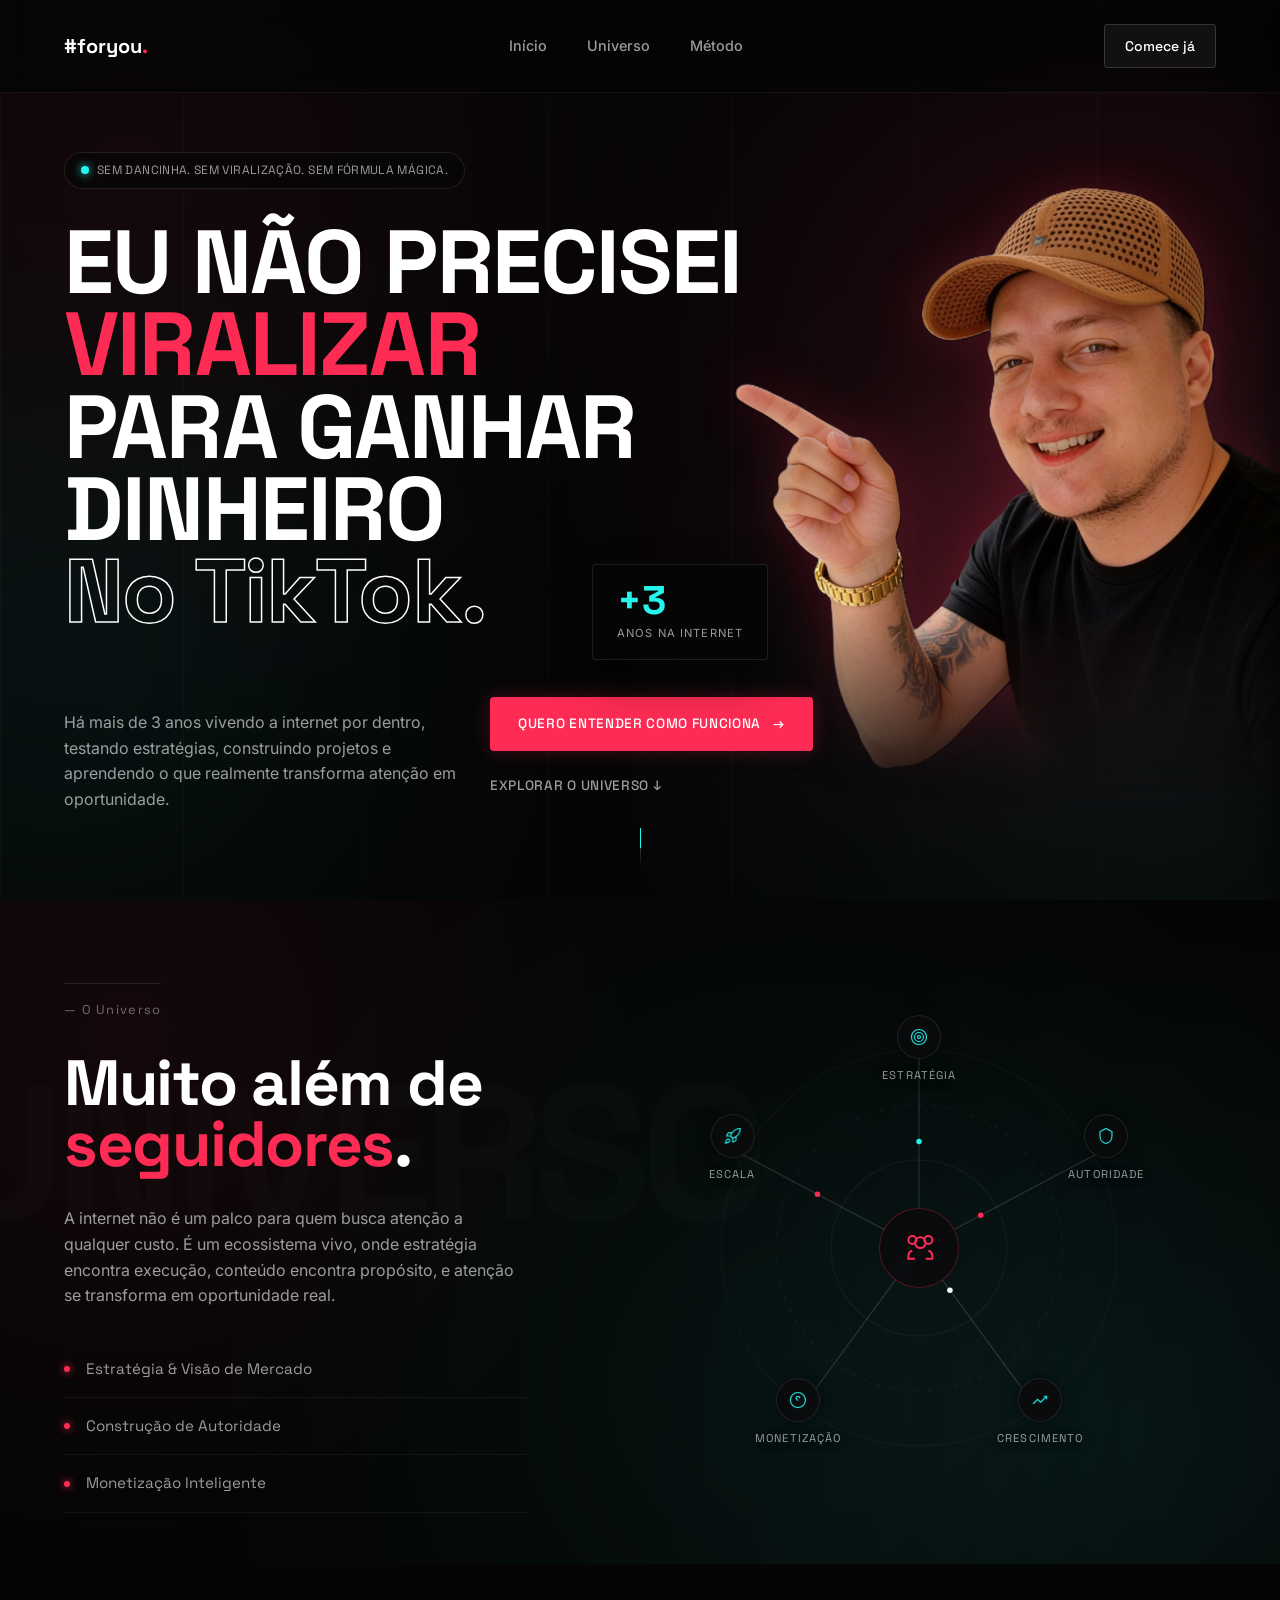
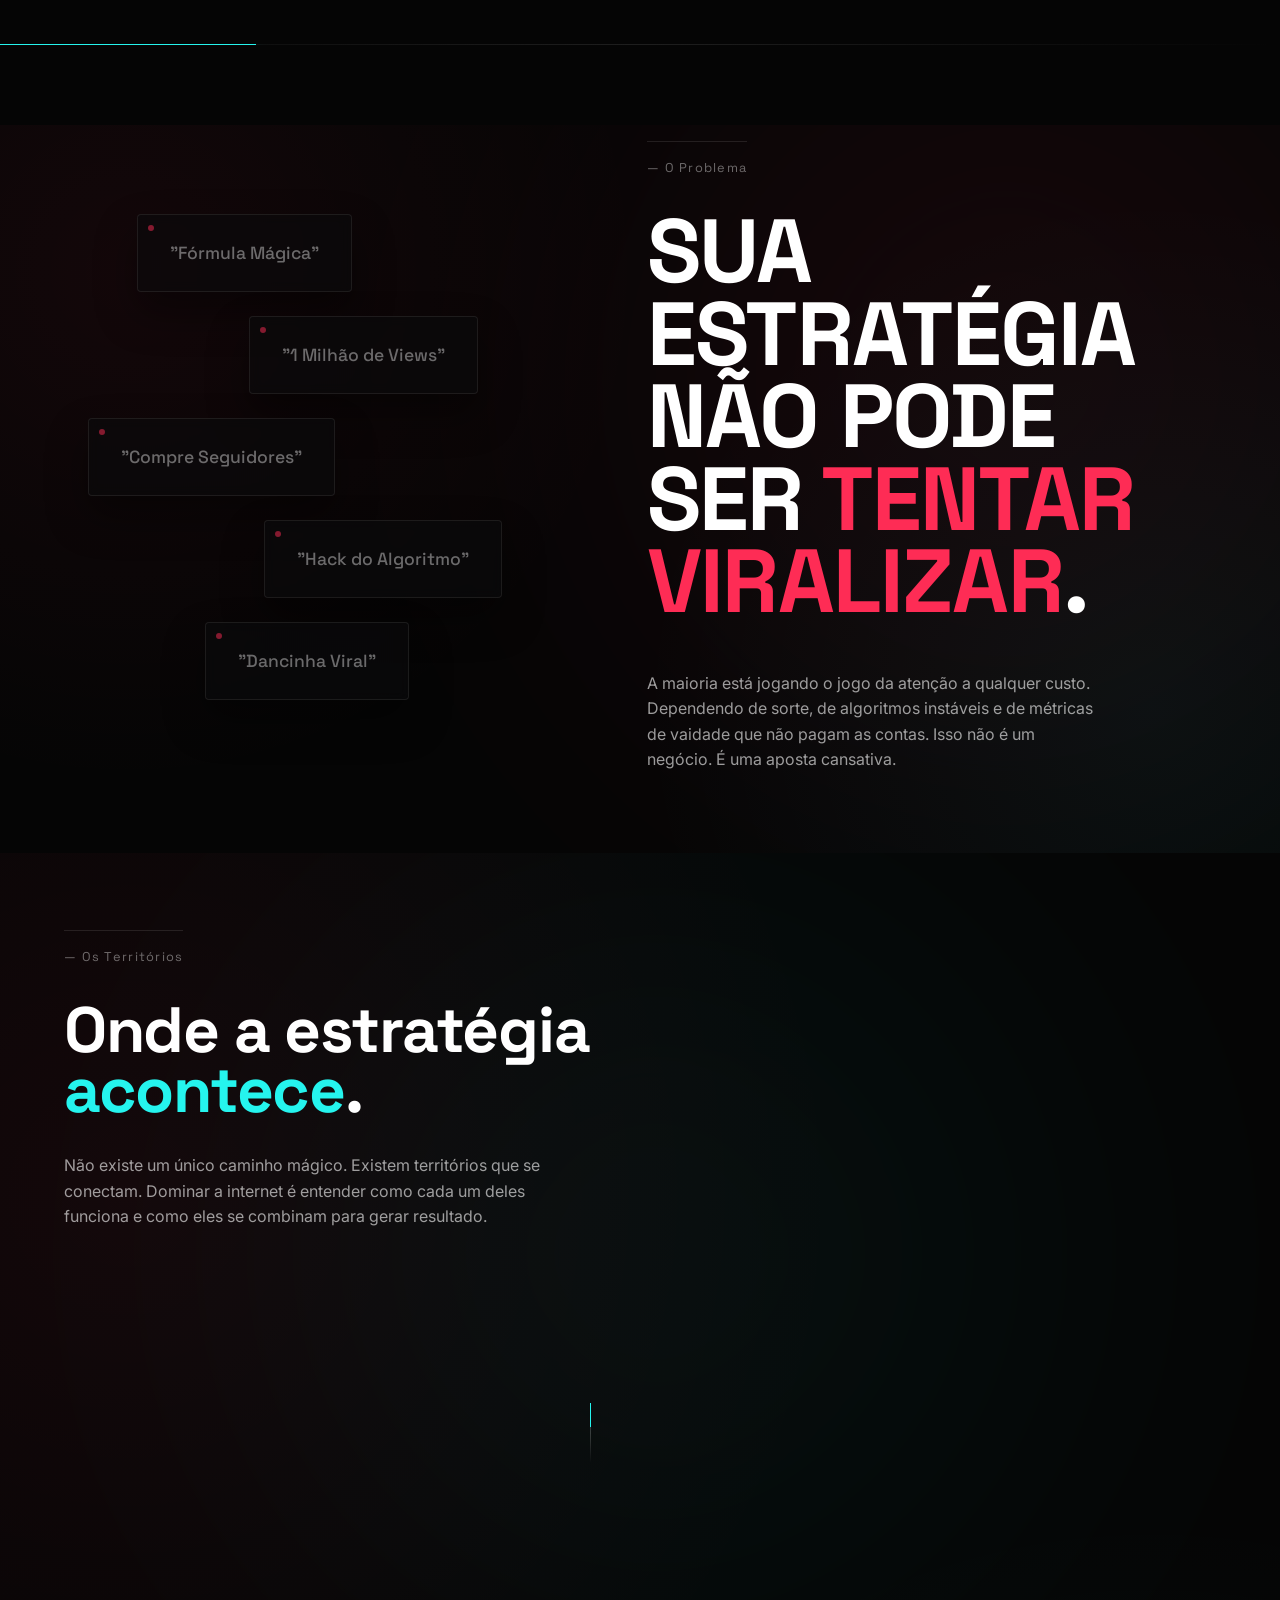
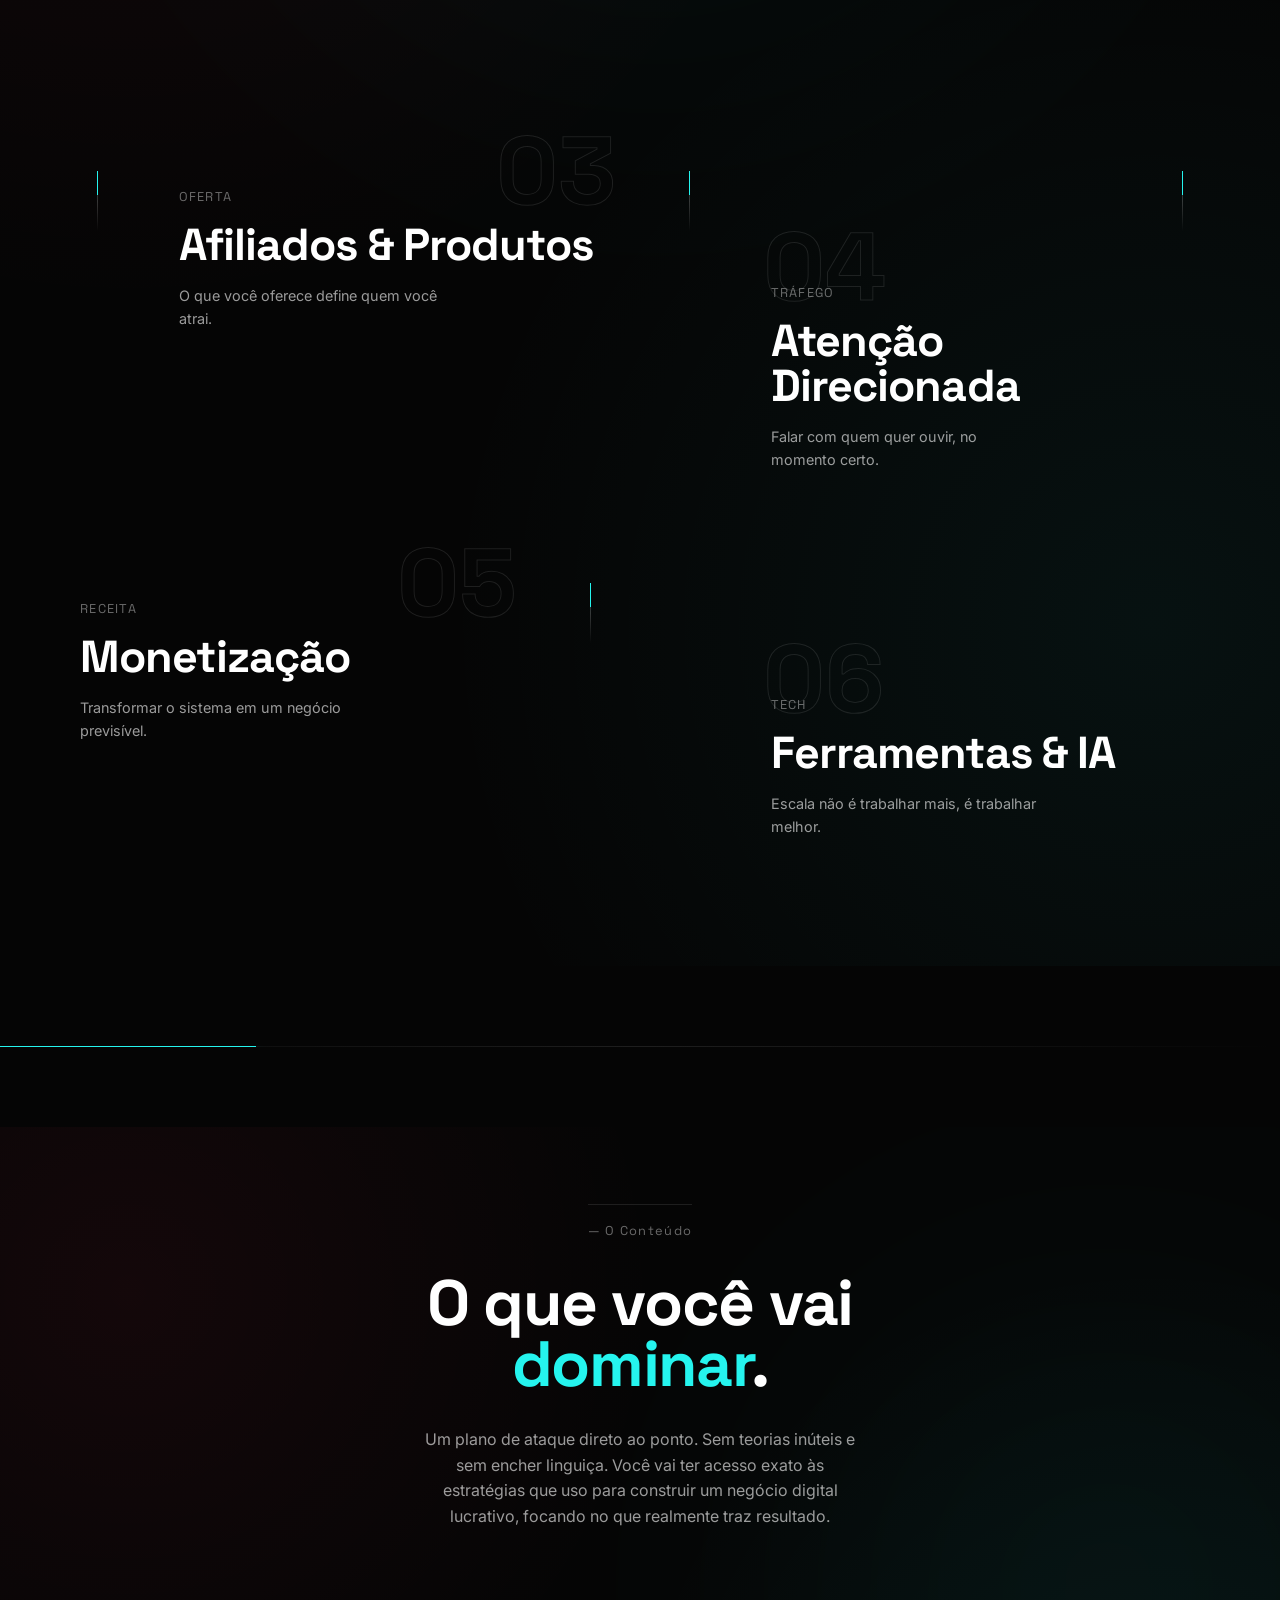
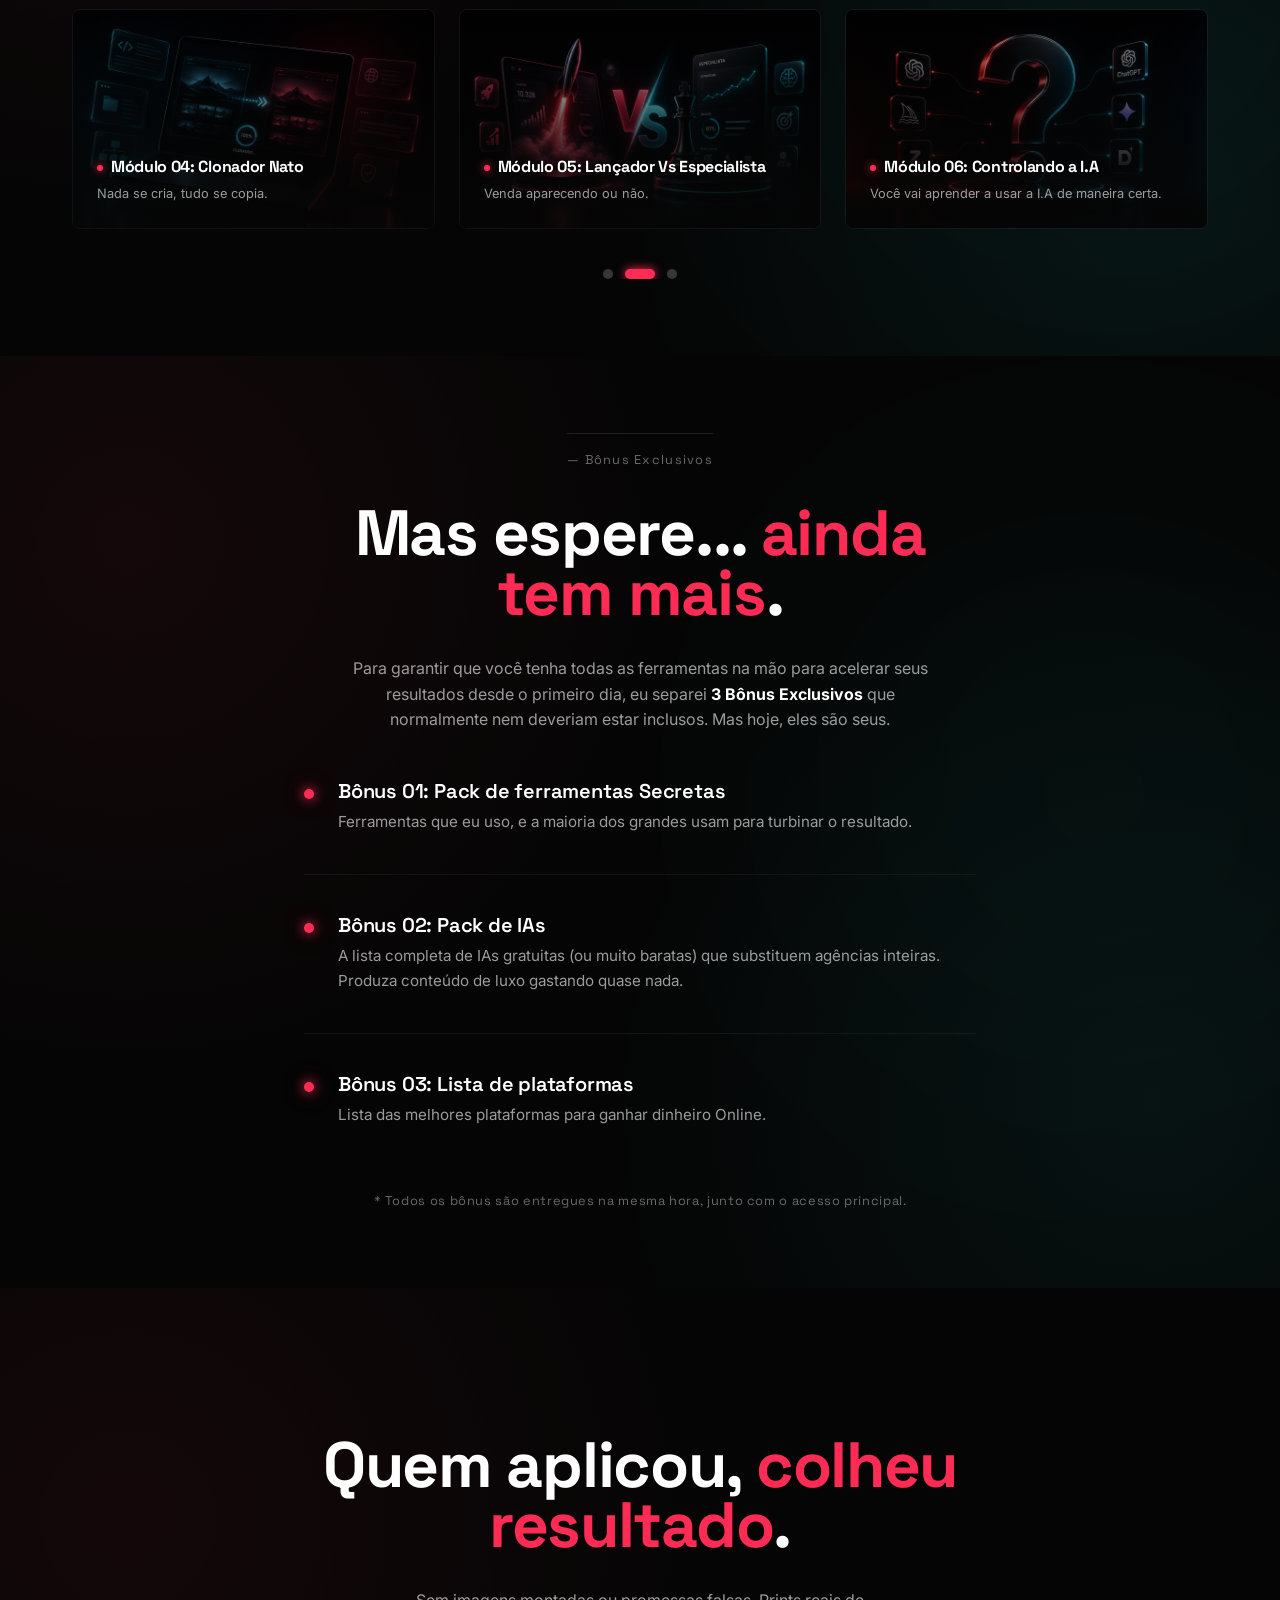
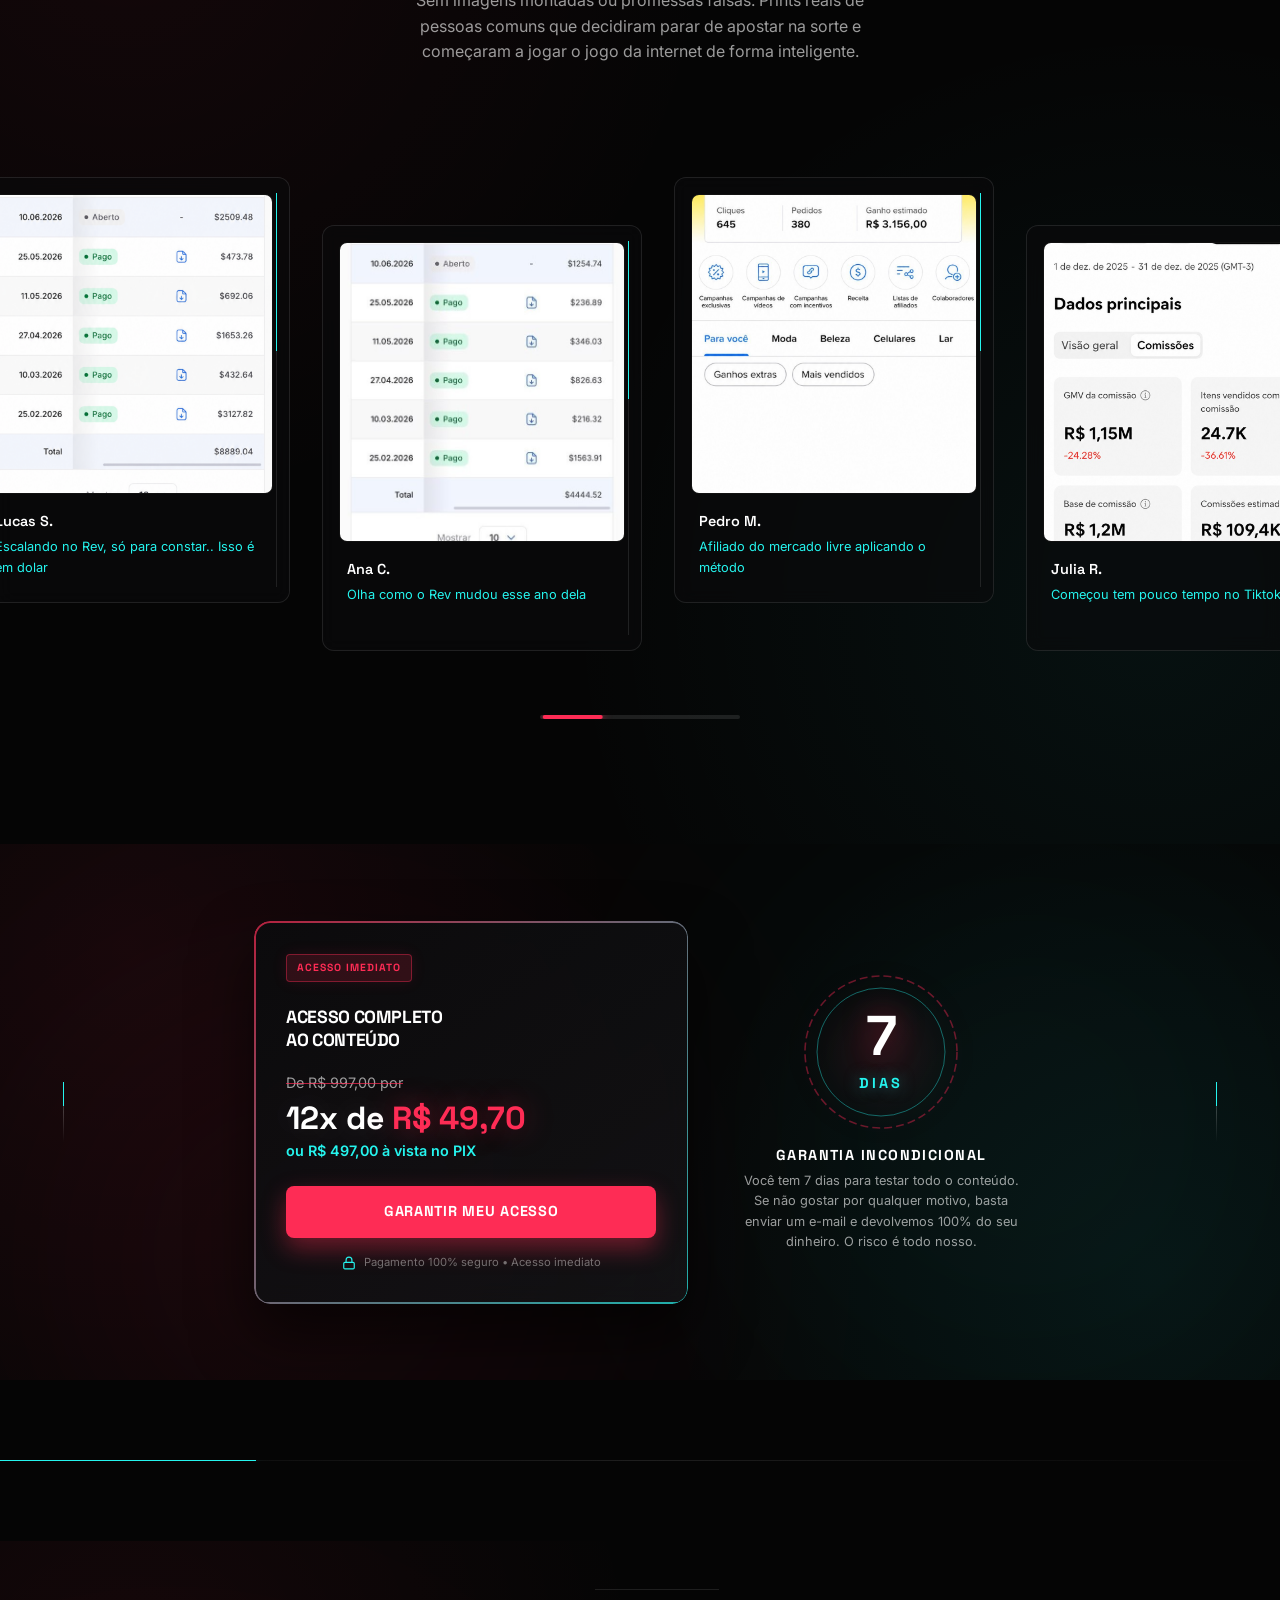
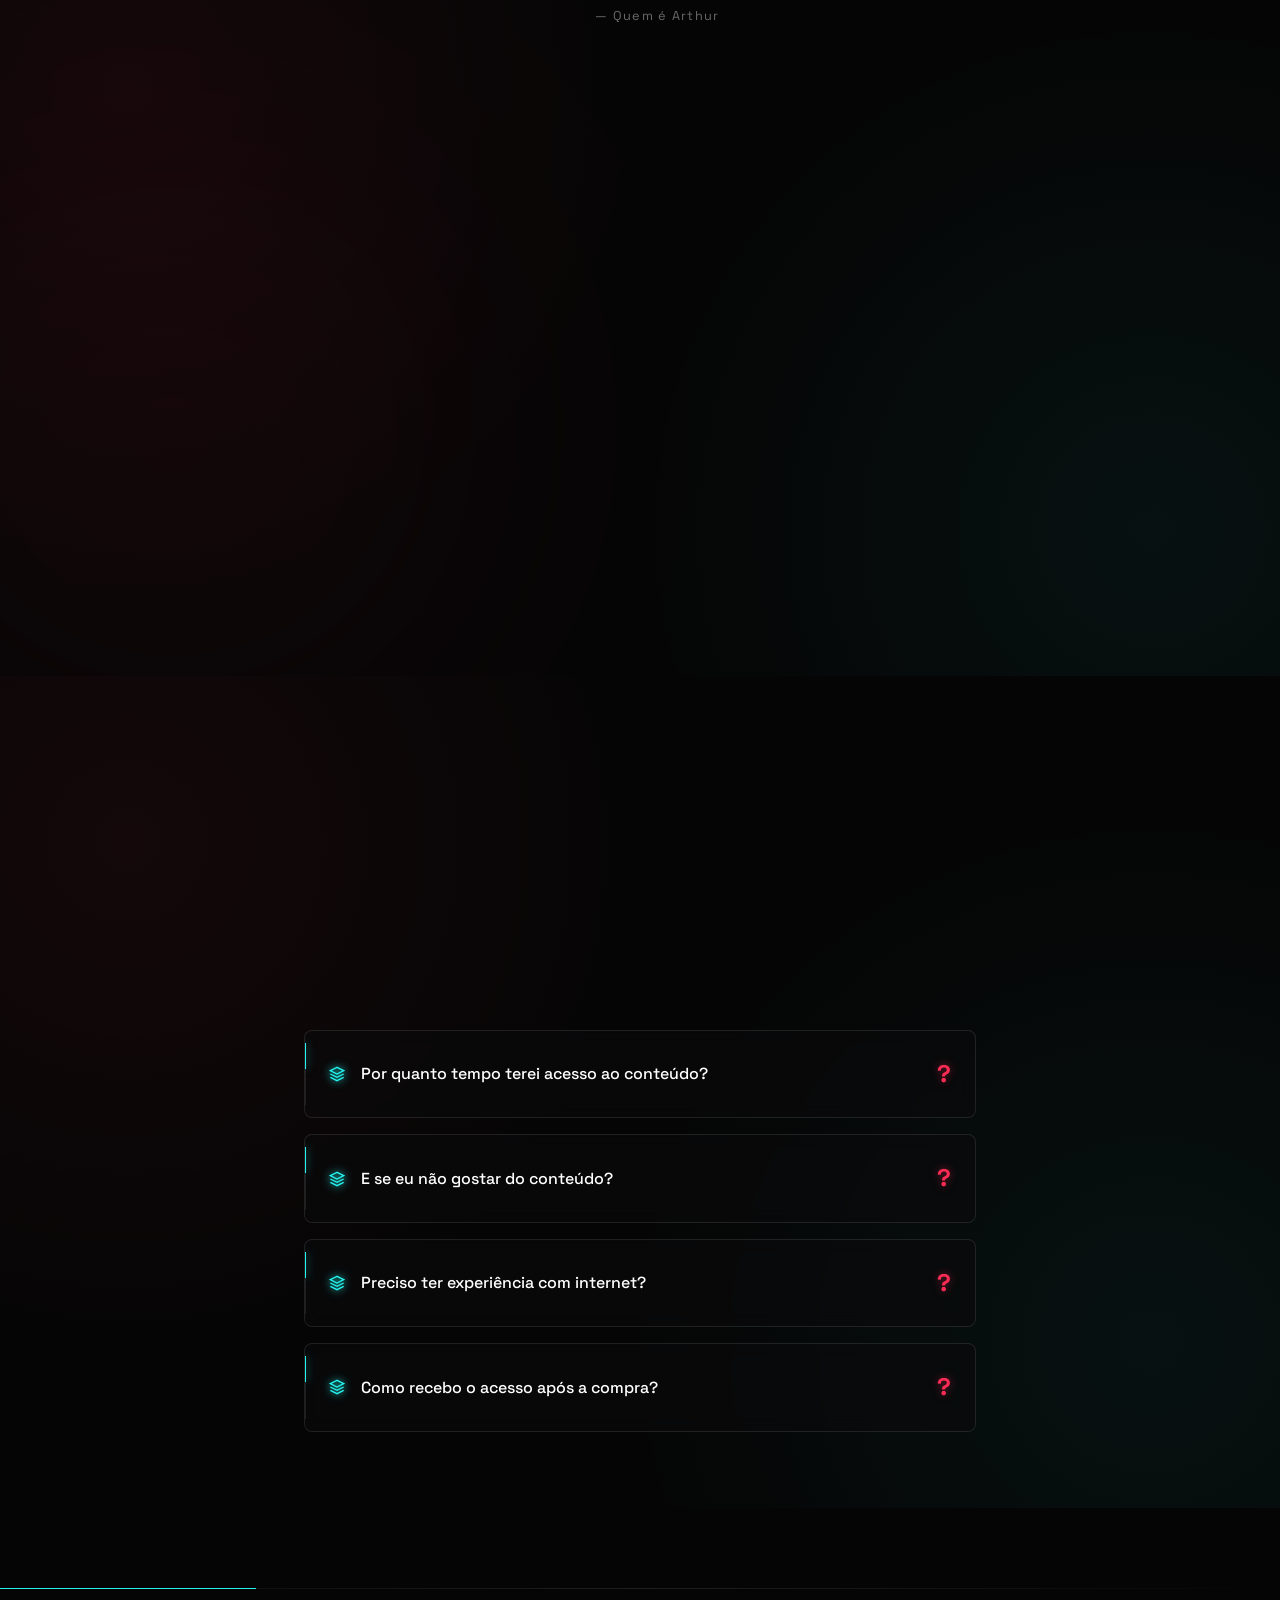
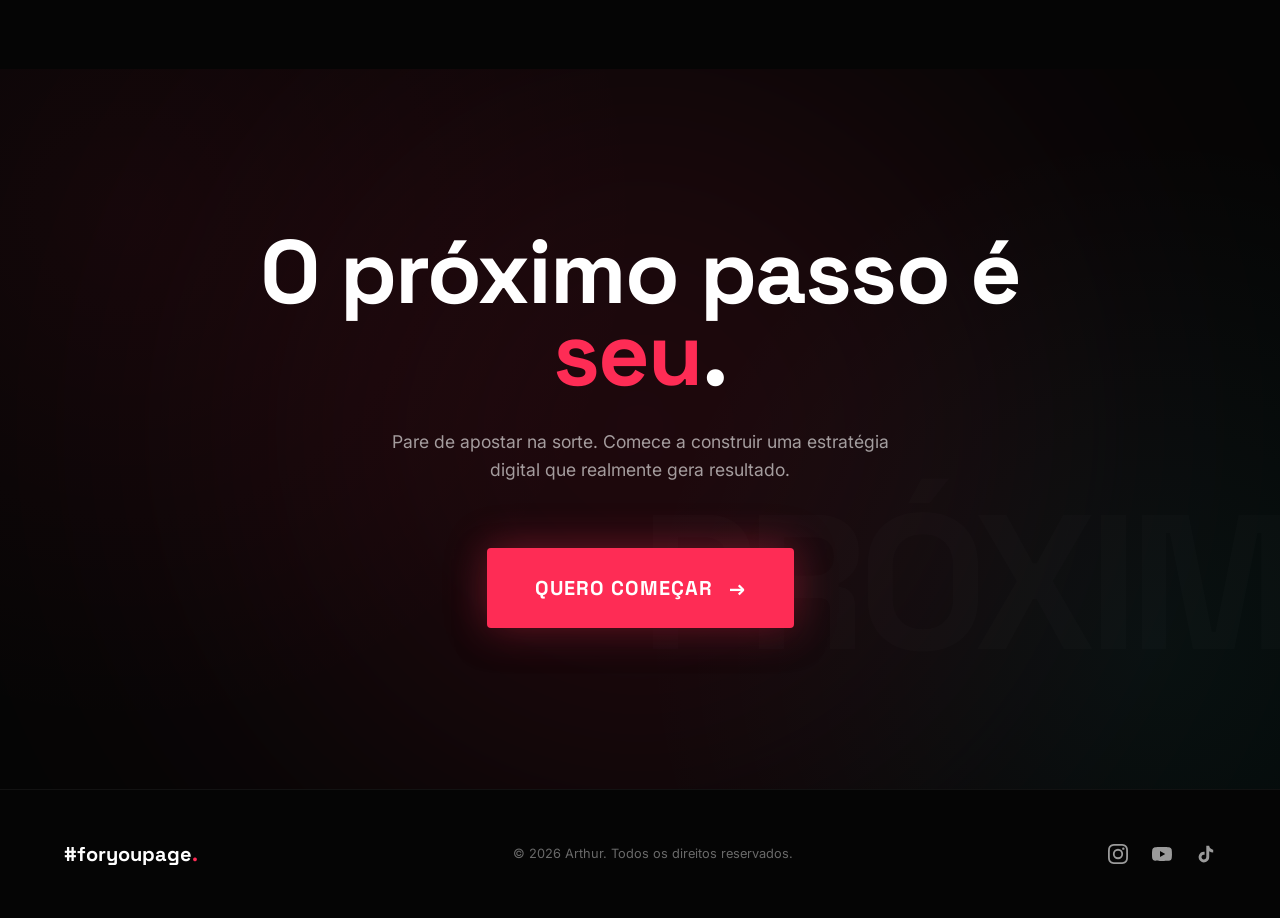
==== commit ba04f965: "Update index.html" ====
--- a/index.html
+++ b/index.html
@@ -3,7 +3,7 @@
 <head>
     <meta charset="UTF-8">
     <meta name="viewport" content="width=device-width, initial-scale=1.0">
-    <title>01 do Tiktok | Arthur Martins</title>
+    <title>Arthur Martins | #foryou</title>
     
     <!-- FAVICON (Ícone da aba do navegador) -->
     <link rel="icon" type="image/png" href="assets/images/favicon.png" />
@@ -34,7 +34,7 @@
     <!-- Header -->
     <header class="header" id="header">
         <div class="container header-container">
-            <a href="#" class="logo">01 DO TiKTOK<span class="accent-pink">.</span></a>
+            <a href="#" class="logo">#foryou<span class="accent-pink">.</span></a>
             
             <nav class="nav-desktop">
                 <a href="#hero">Início</a>
@@ -1059,4 +1059,4 @@
 
     
 </body>
-</html>+</html>
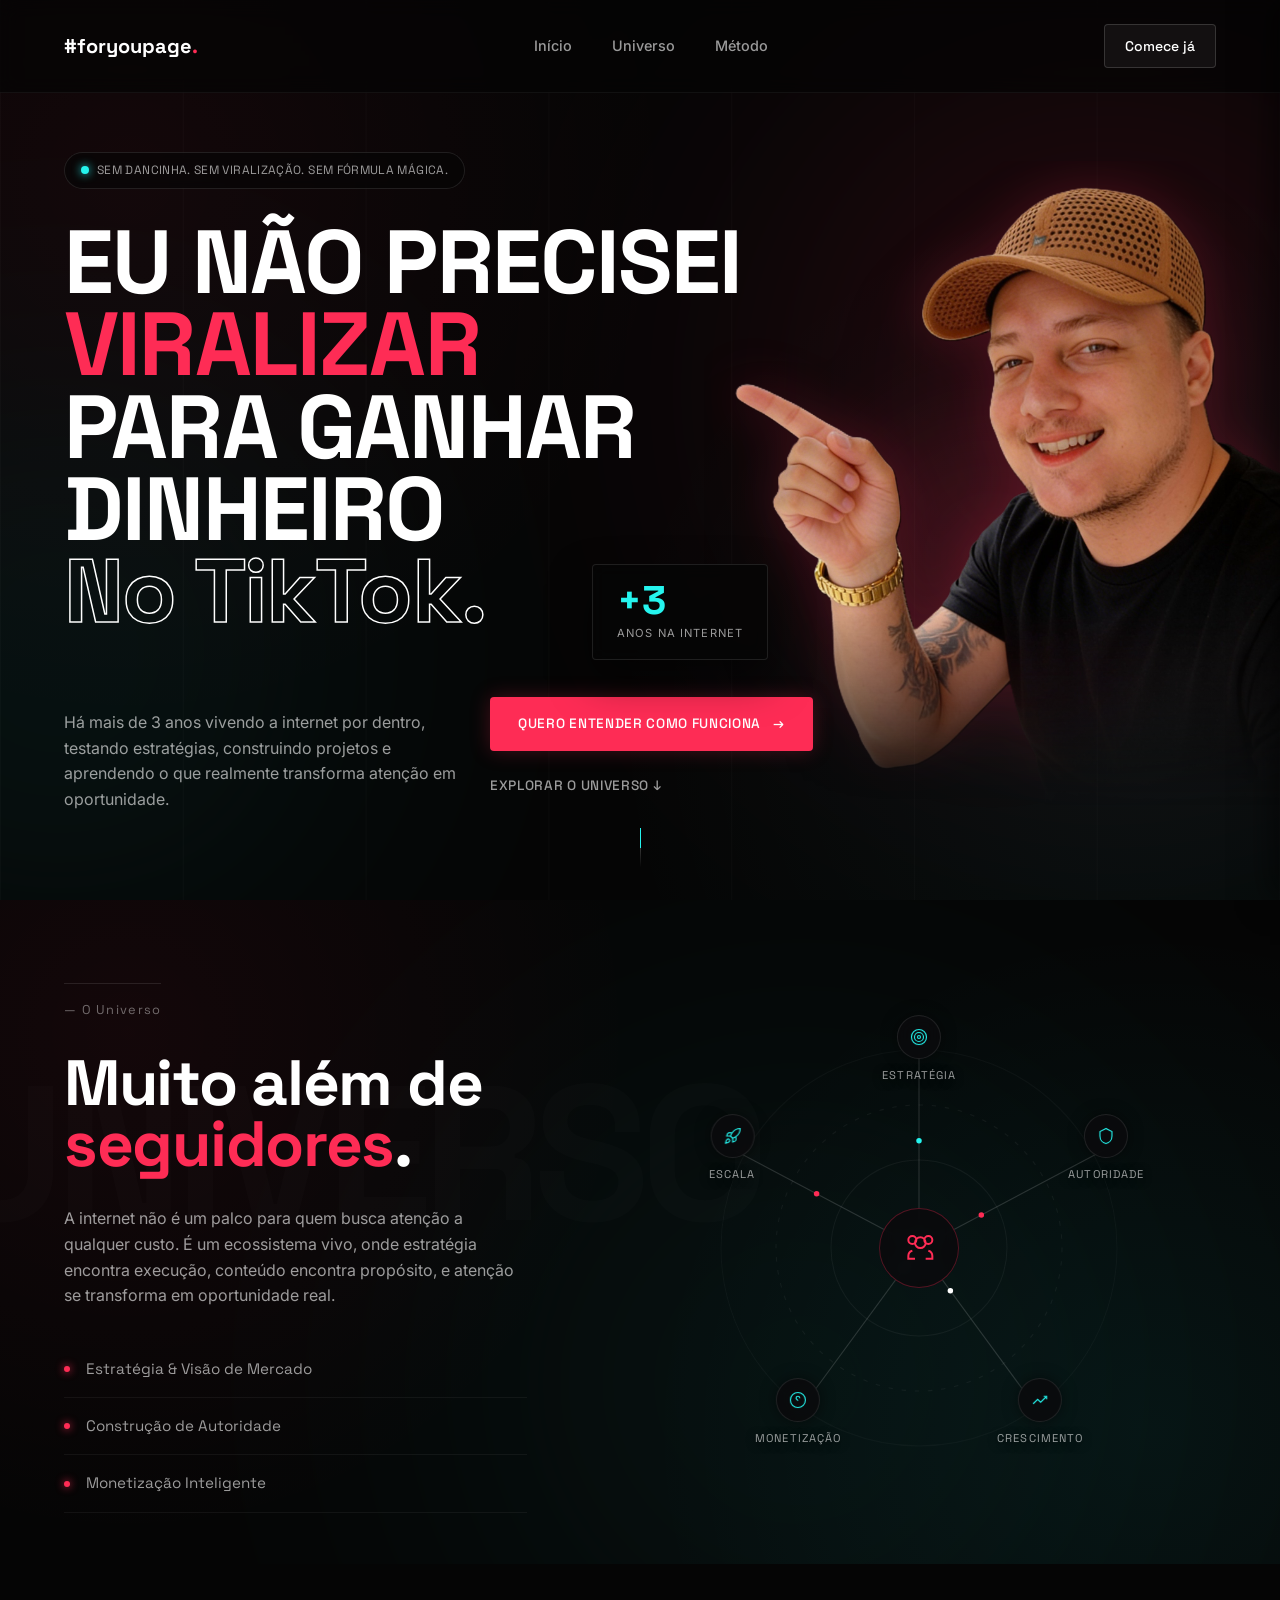
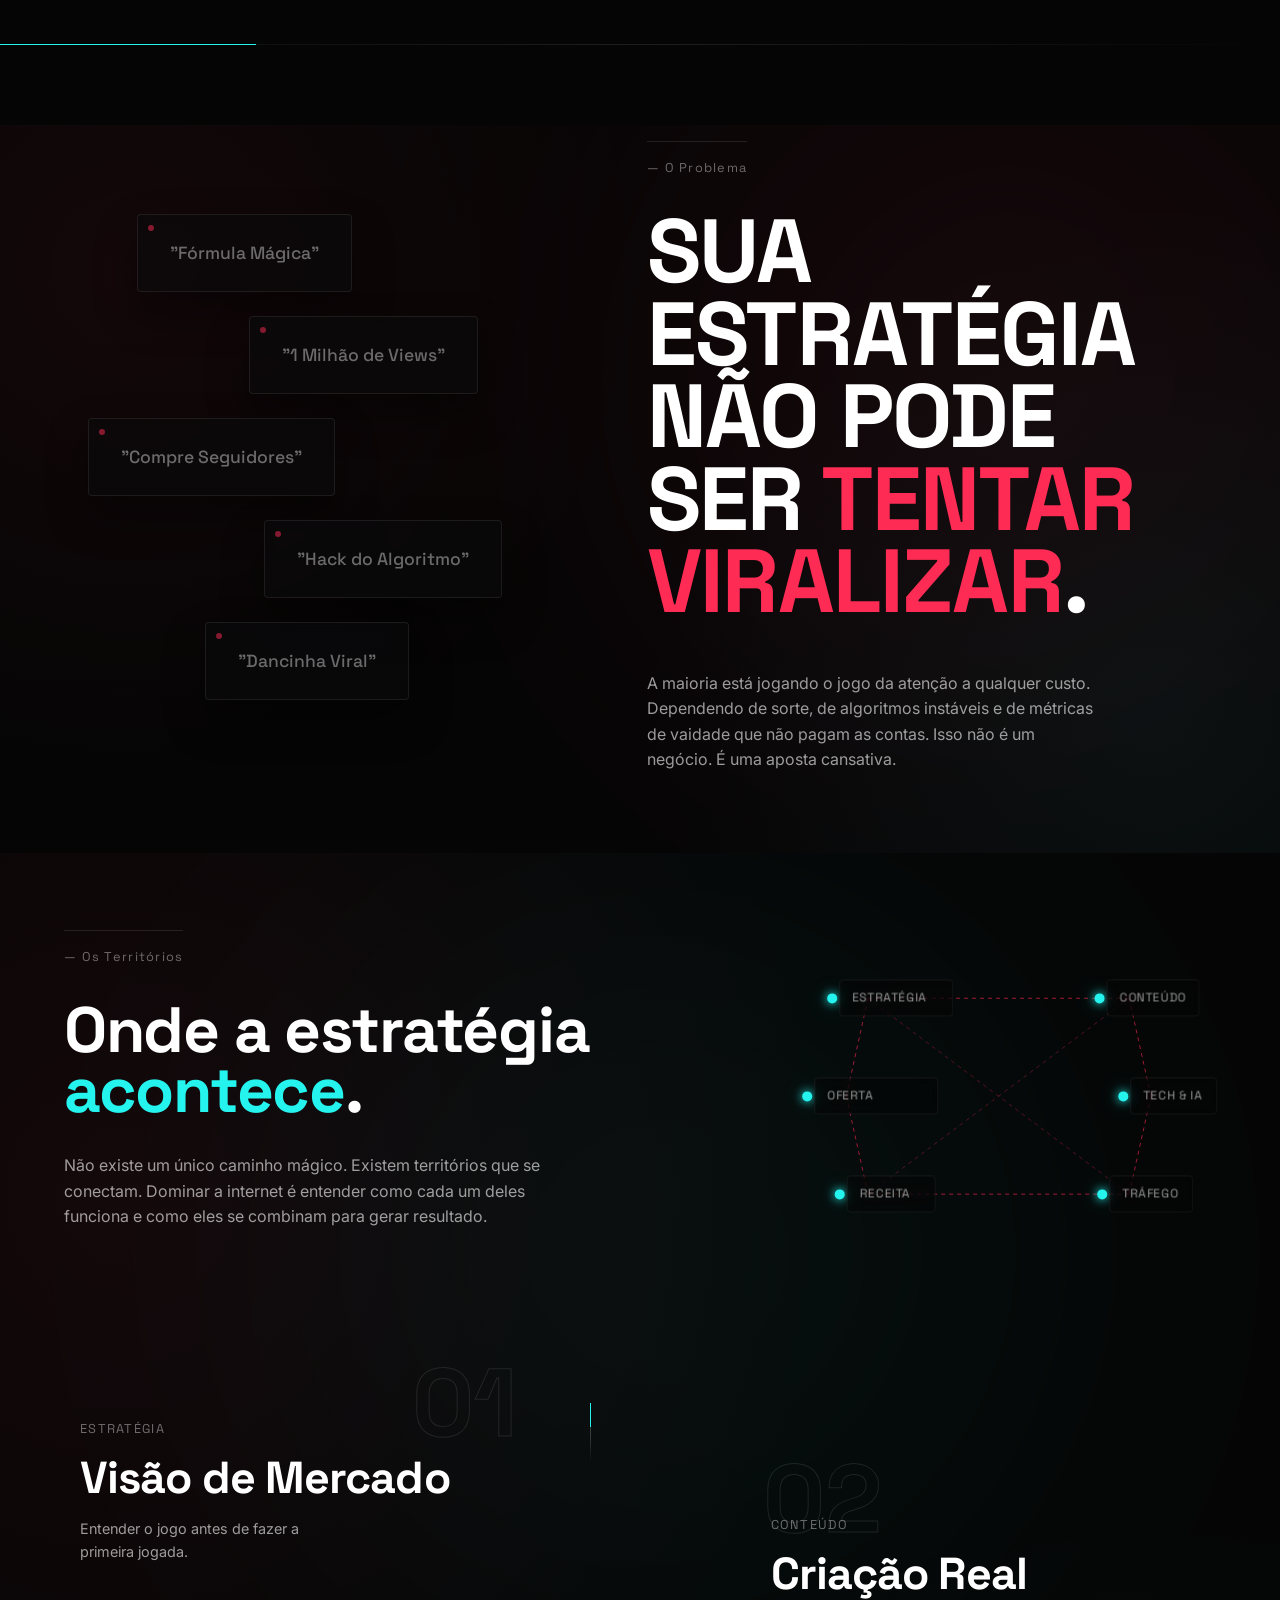
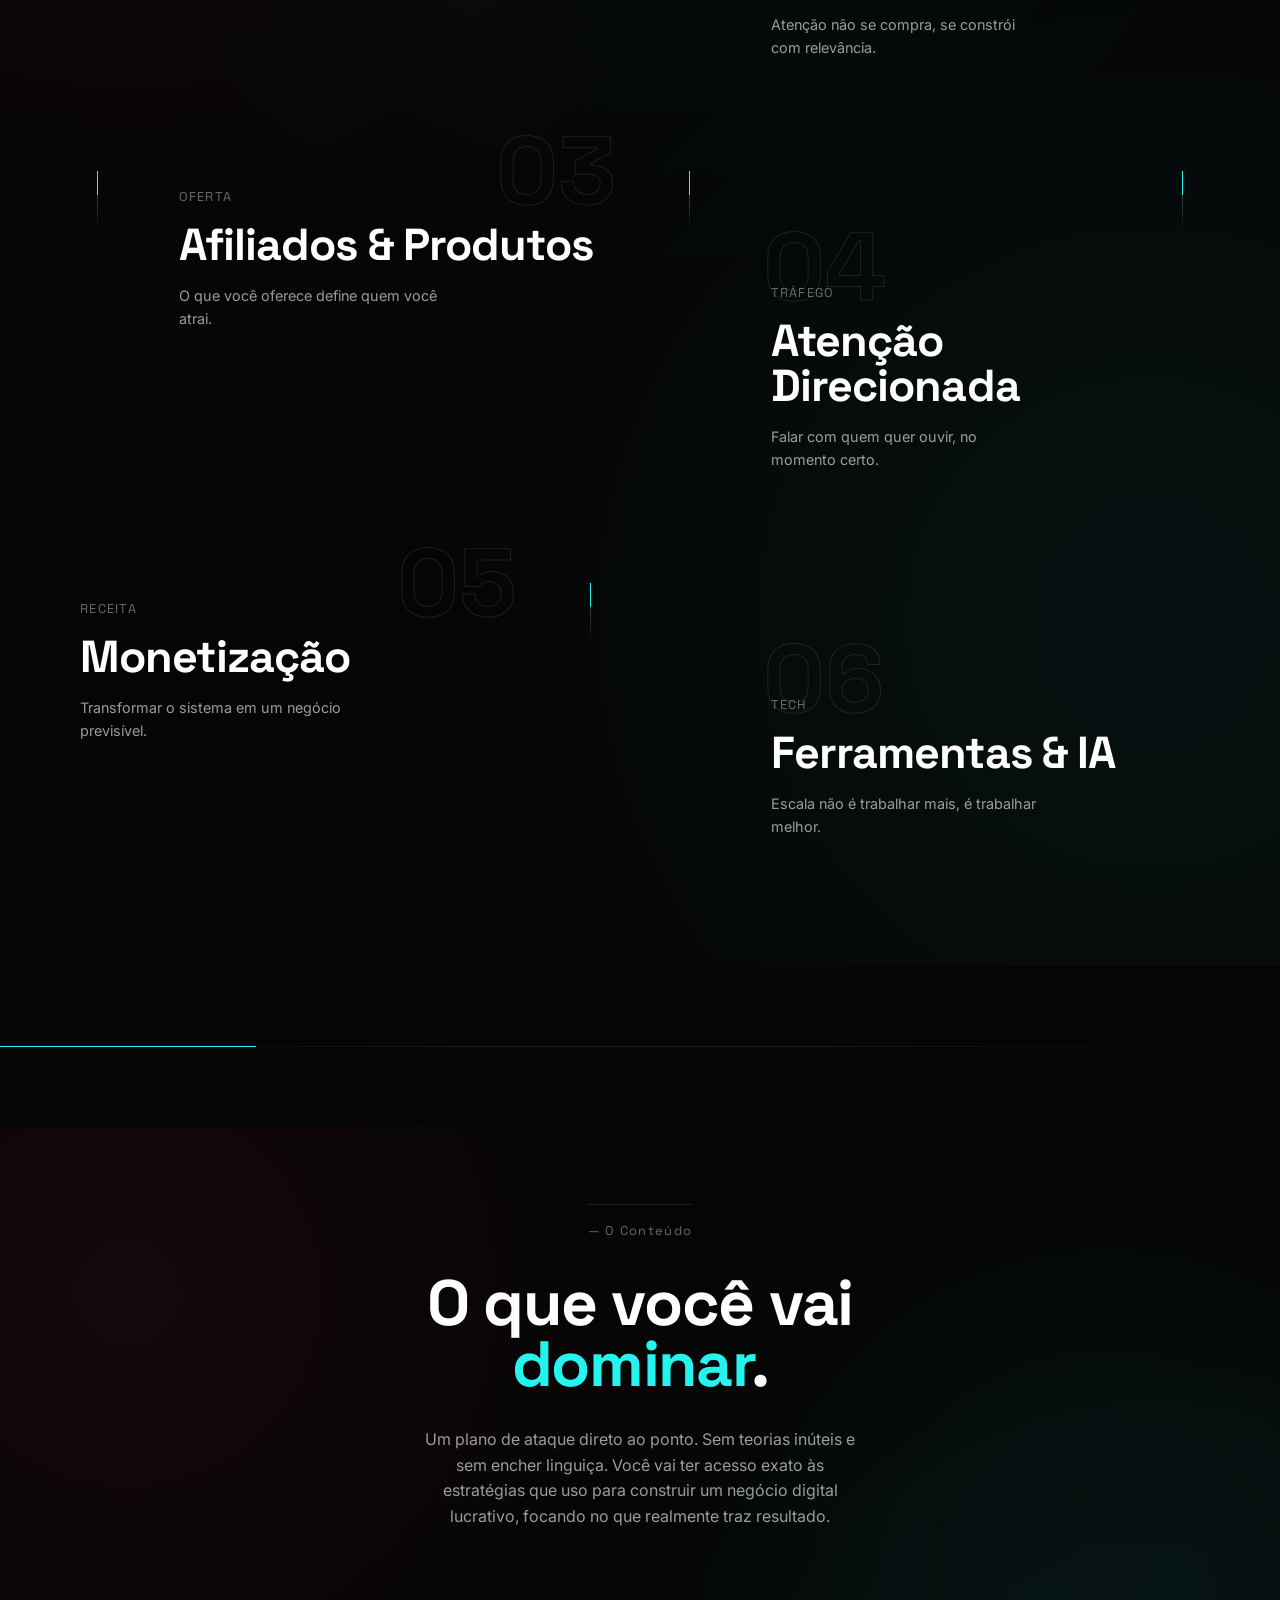
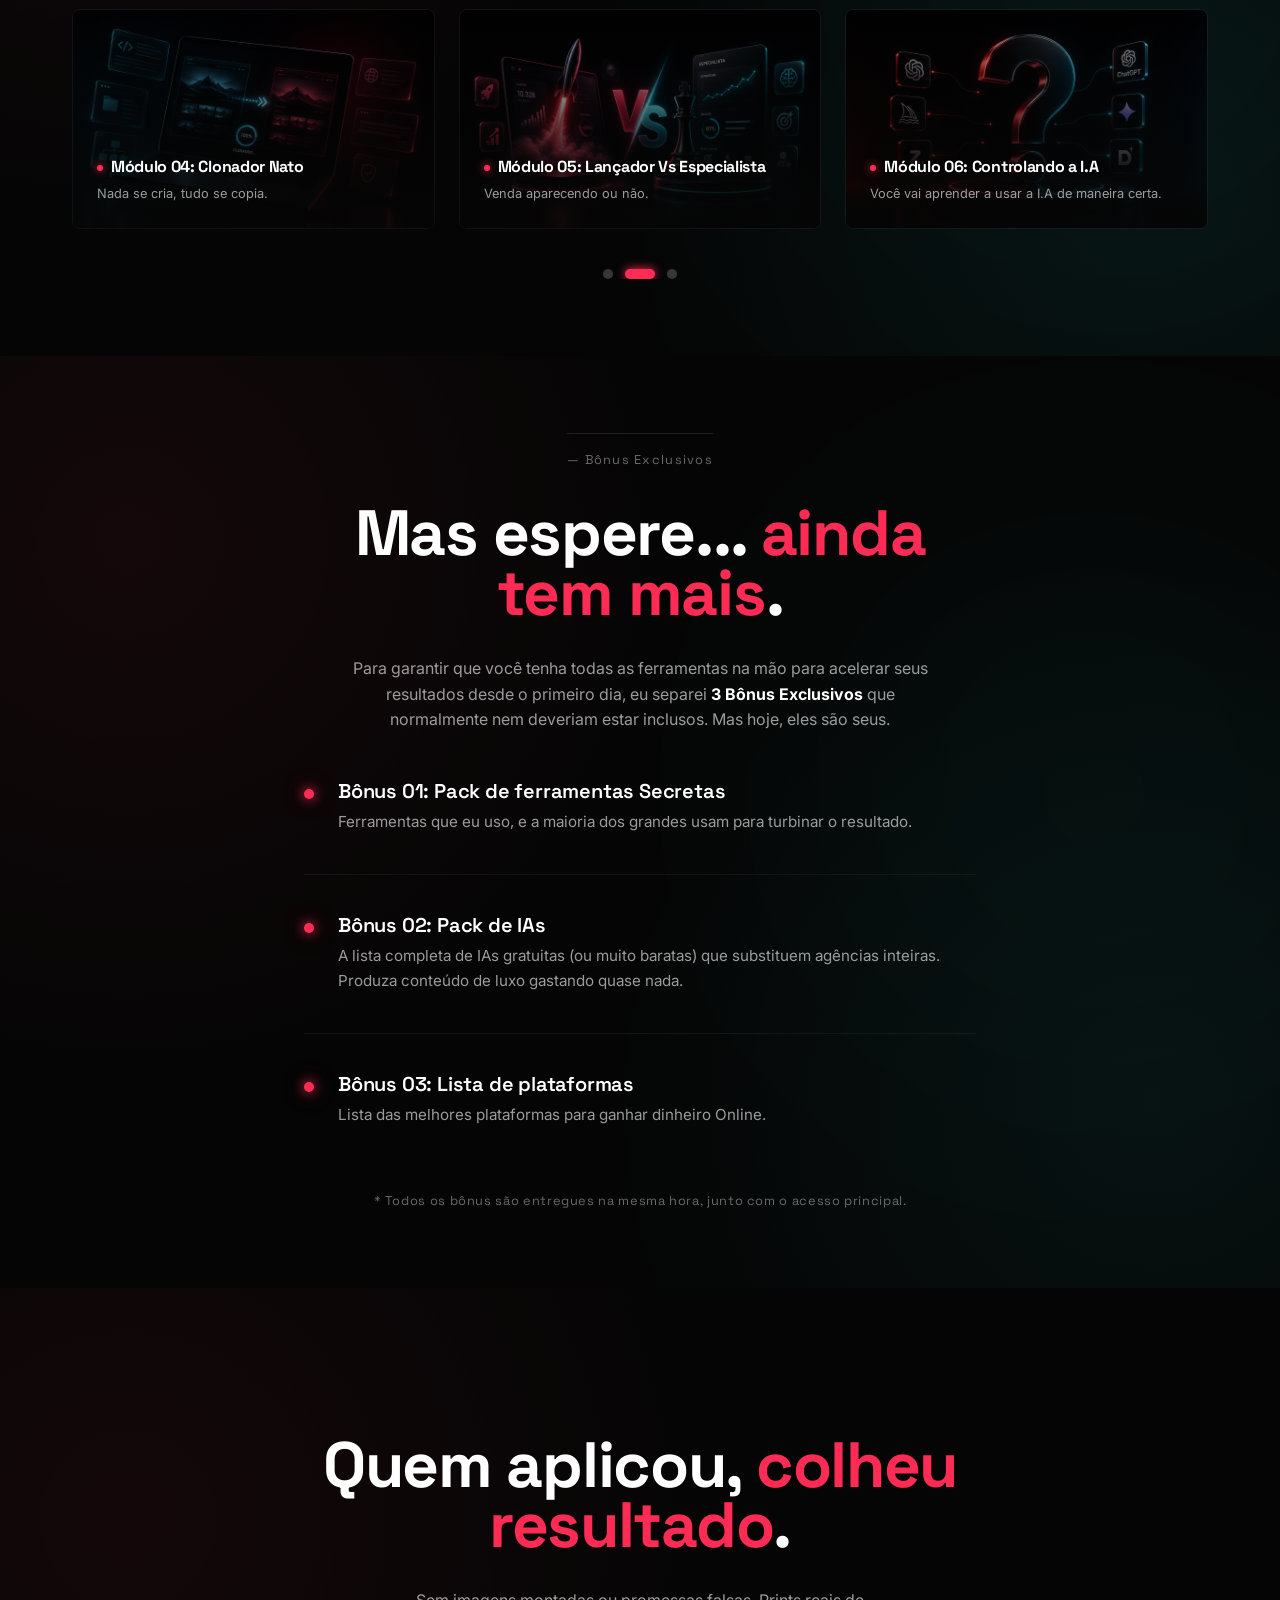
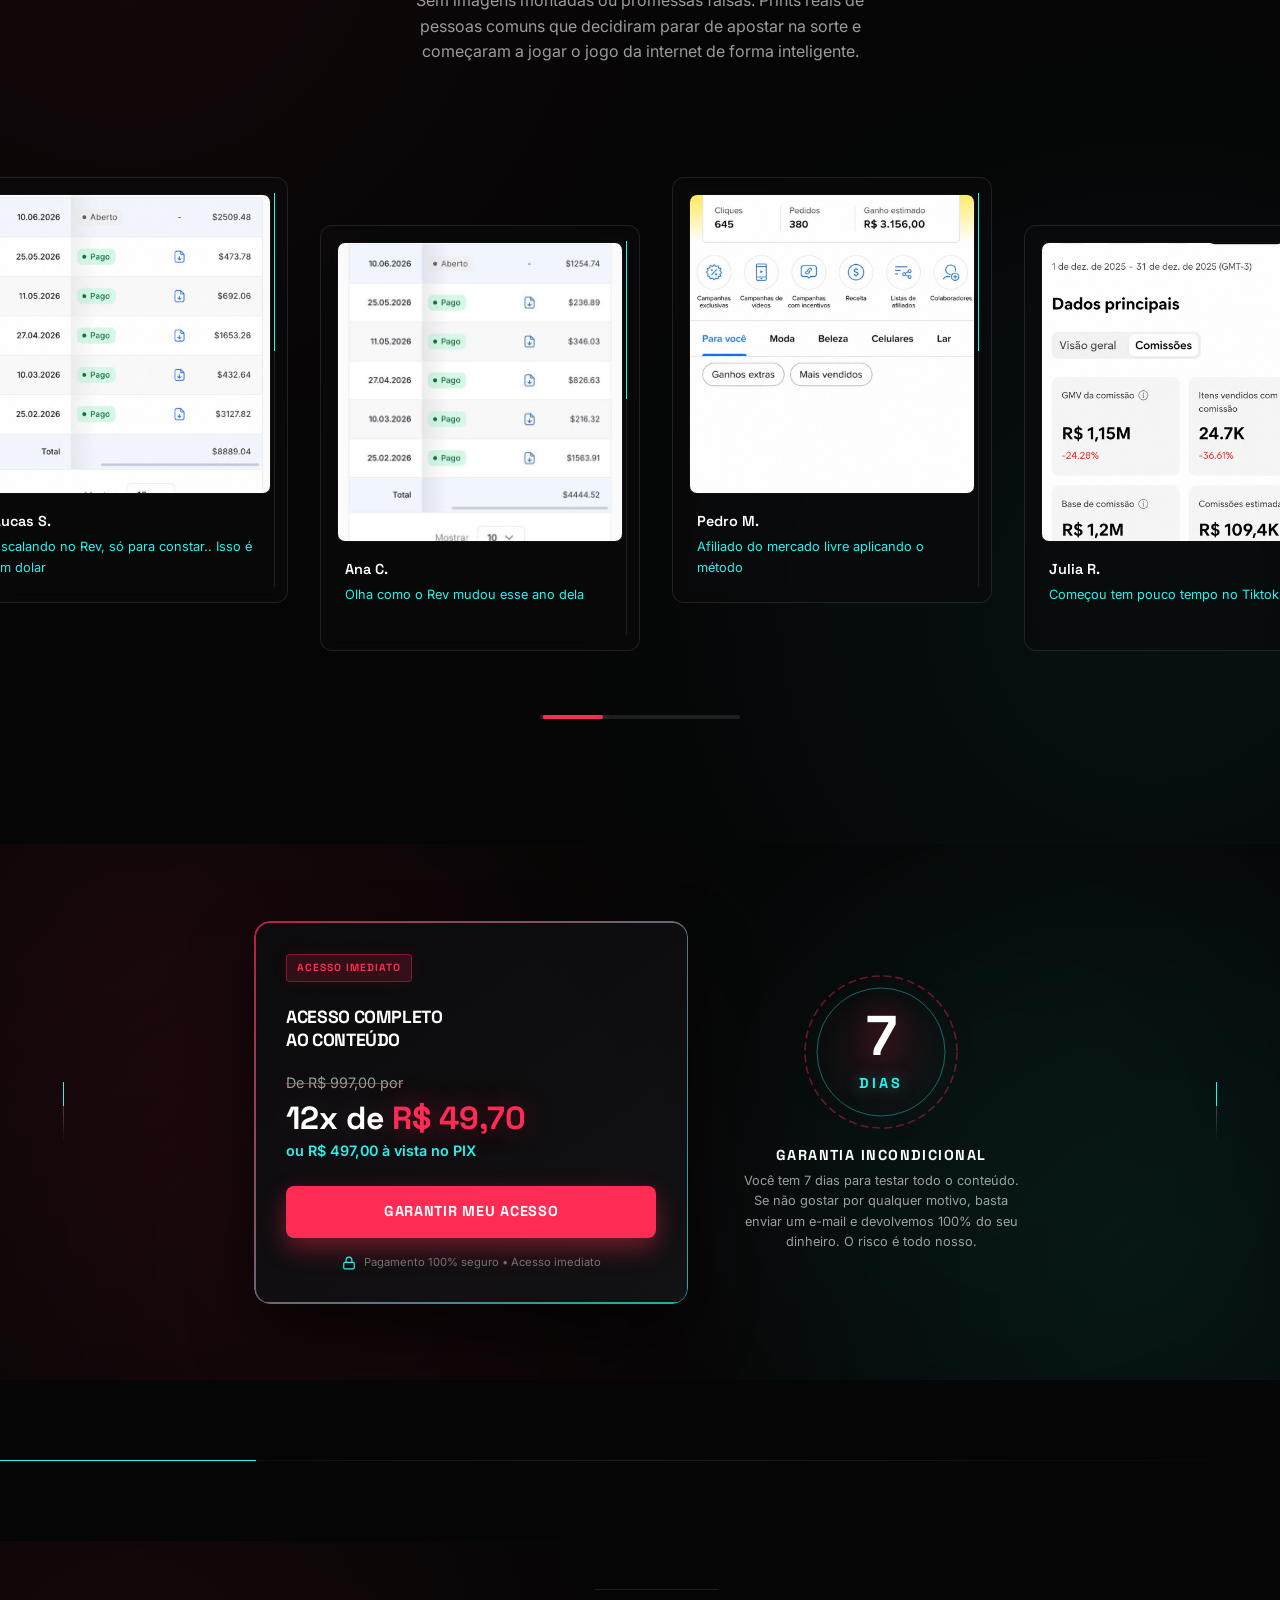
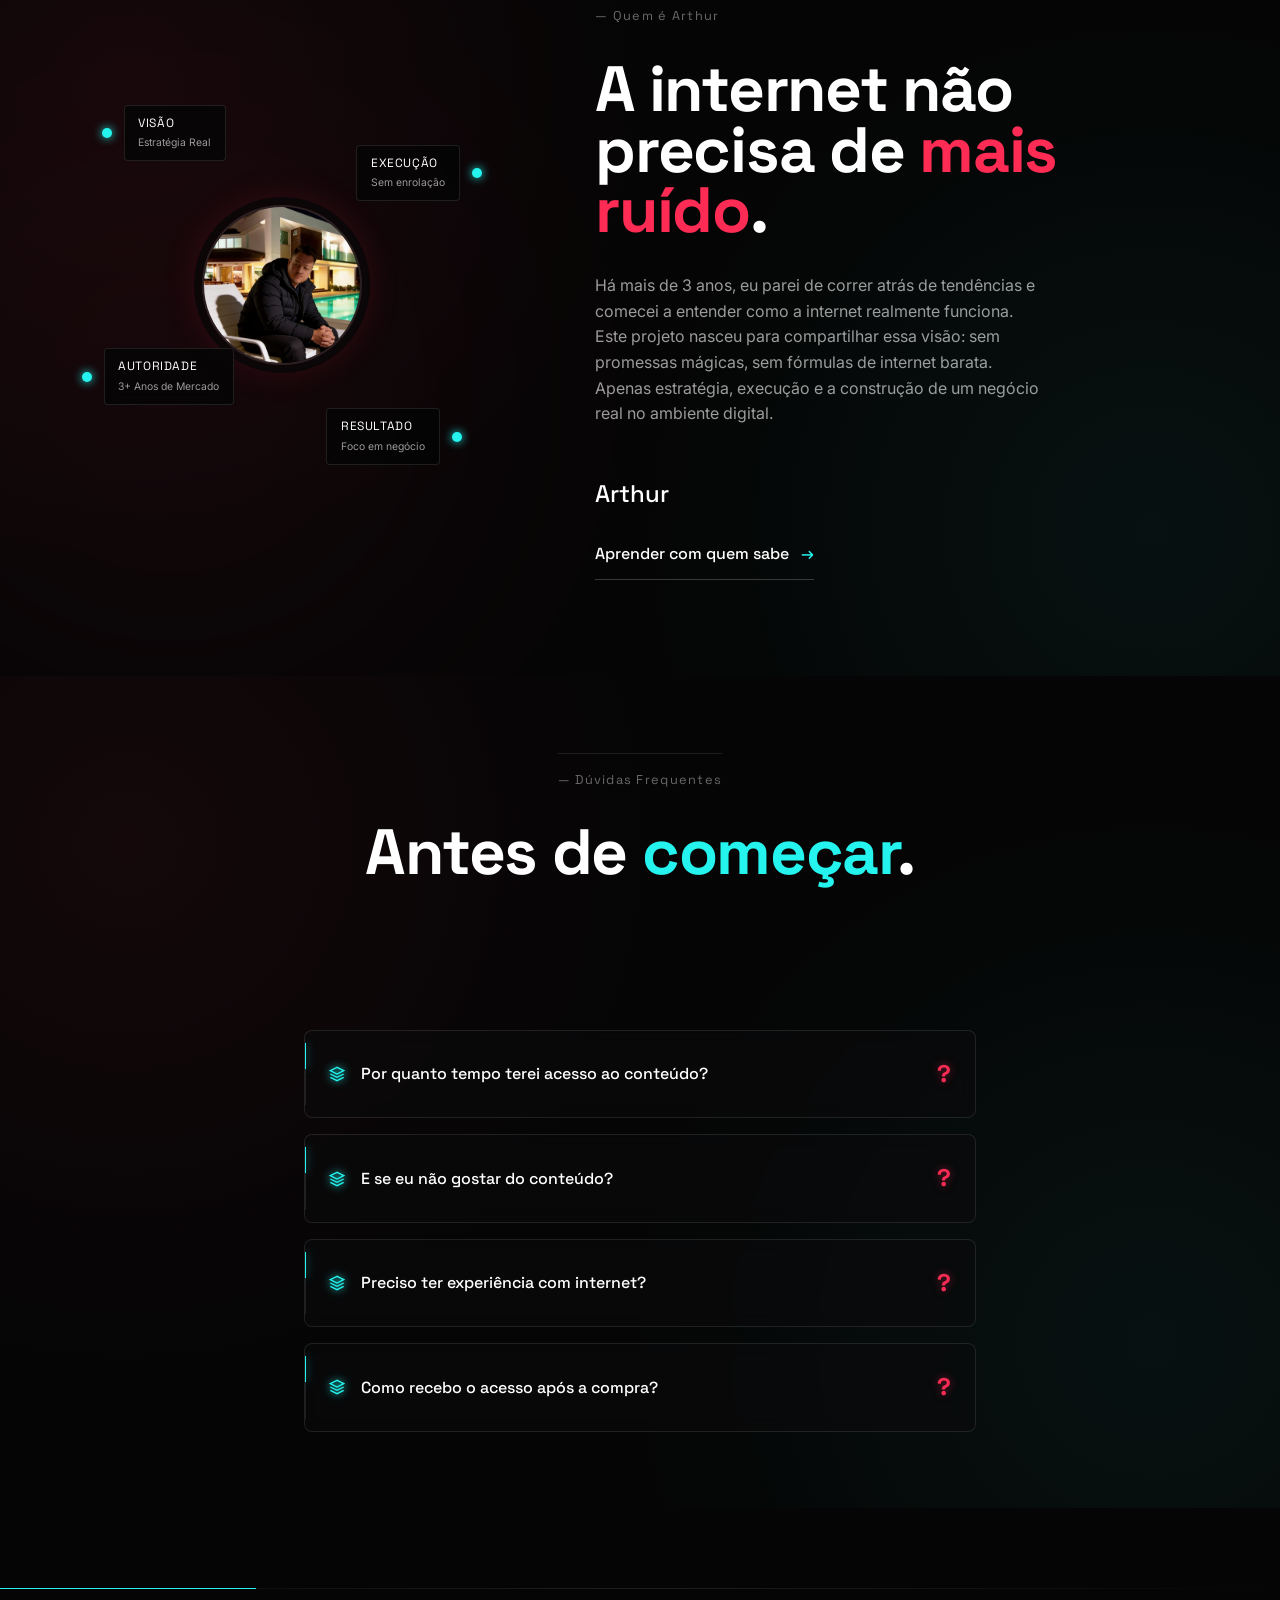
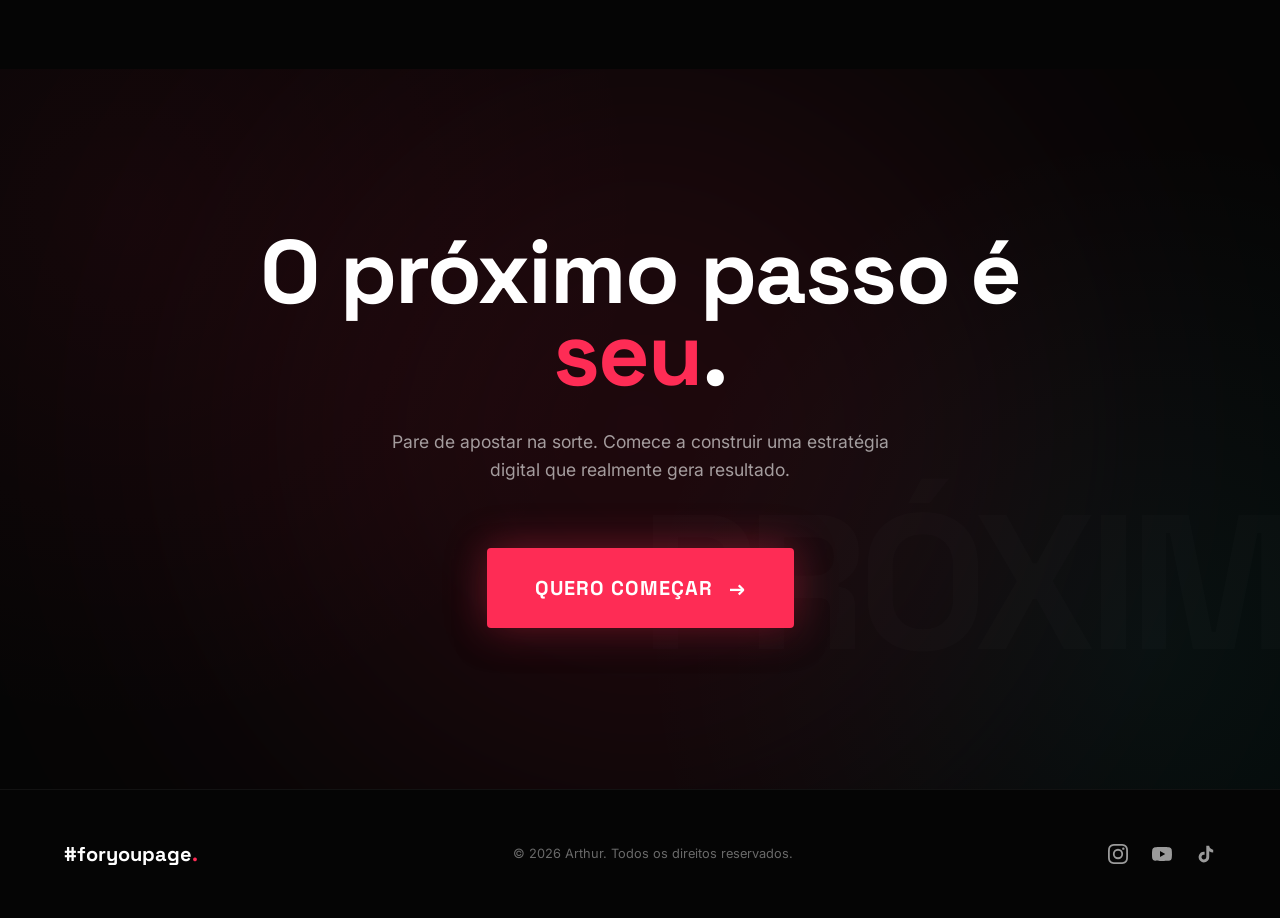
==== commit 385ef994: "Update print statement from 'Hello' to 'Goodbye'" ====
--- a/index.html
+++ b/index.html
@@ -3,13 +3,13 @@
 <head>
     <meta charset="UTF-8">
     <meta name="viewport" content="width=device-width, initial-scale=1.0">
-    <title>Arthur Martins | #foryou</title>
+    <title>#foryoupage | Arthur Martins</title>
     
     <!-- FAVICON (Ícone da aba do navegador) -->
     <link rel="icon" type="image/png" href="assets/images/favicon.png" />
     
     <!-- OPEN GRAPH (Imagem e texto do WhatsApp/Instagram) -->
-    <meta property="og:title" content="01 do Tiktok | Autoridade e Estratégia Digital" />
+    <meta property="og:title" content="#foryoupage | Autoridade e Estratégia Digital" />
     <meta property="og:description" content="Você não precisa viralizar para ganhar dinheiro na internet. Descubra a estratégia real." />
     <meta property="og:image" content="assets/images/og-image.jpg" />
     <meta property="og:url" content="https://euarthurmartins.com" />
@@ -17,7 +17,7 @@
     
     <!-- Twitter Card (Para compartilhamentos no Twitter/X) -->
     <meta name="twitter:card" content="summary_large_image" />
-    <meta name="twitter:title" content="01 do Tiktok | Autoridade e Estratégia Digital" />
+    <meta name="twitter:title" content="#foryoupage | Autoridade e Estratégia Digital" />
     <meta name="twitter:description" content="Você não precisa viralizar para ganhar dinheiro na internet." />
     <meta name="twitter:image" content="assets/images/og-image.jpg" />
     
@@ -34,7 +34,7 @@
     <!-- Header -->
     <header class="header" id="header">
         <div class="container header-container">
-            <a href="#" class="logo">#foryou<span class="accent-pink">.</span></a>
+            <a href="#" class="logo">#foryoupage<span class="accent-pink">.</span></a>
             
             <nav class="nav-desktop">
                 <a href="#hero">Início</a>
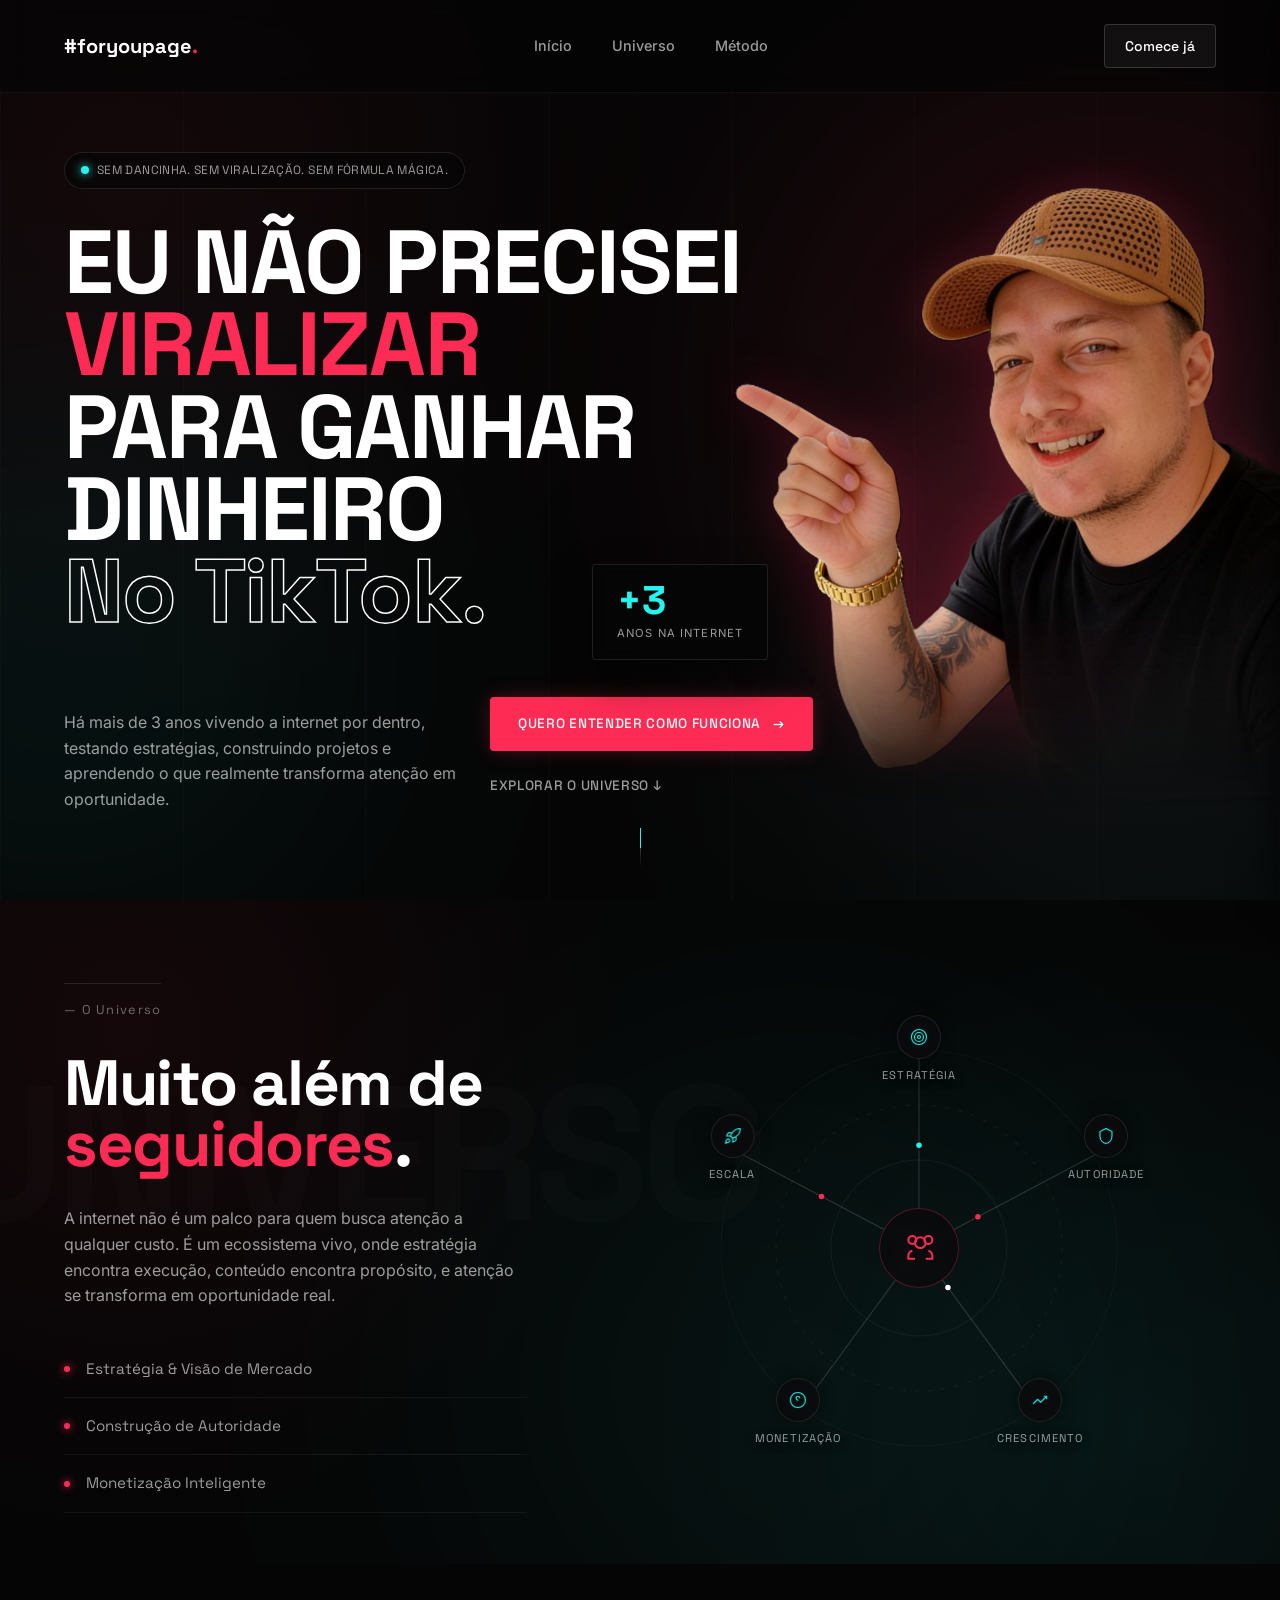
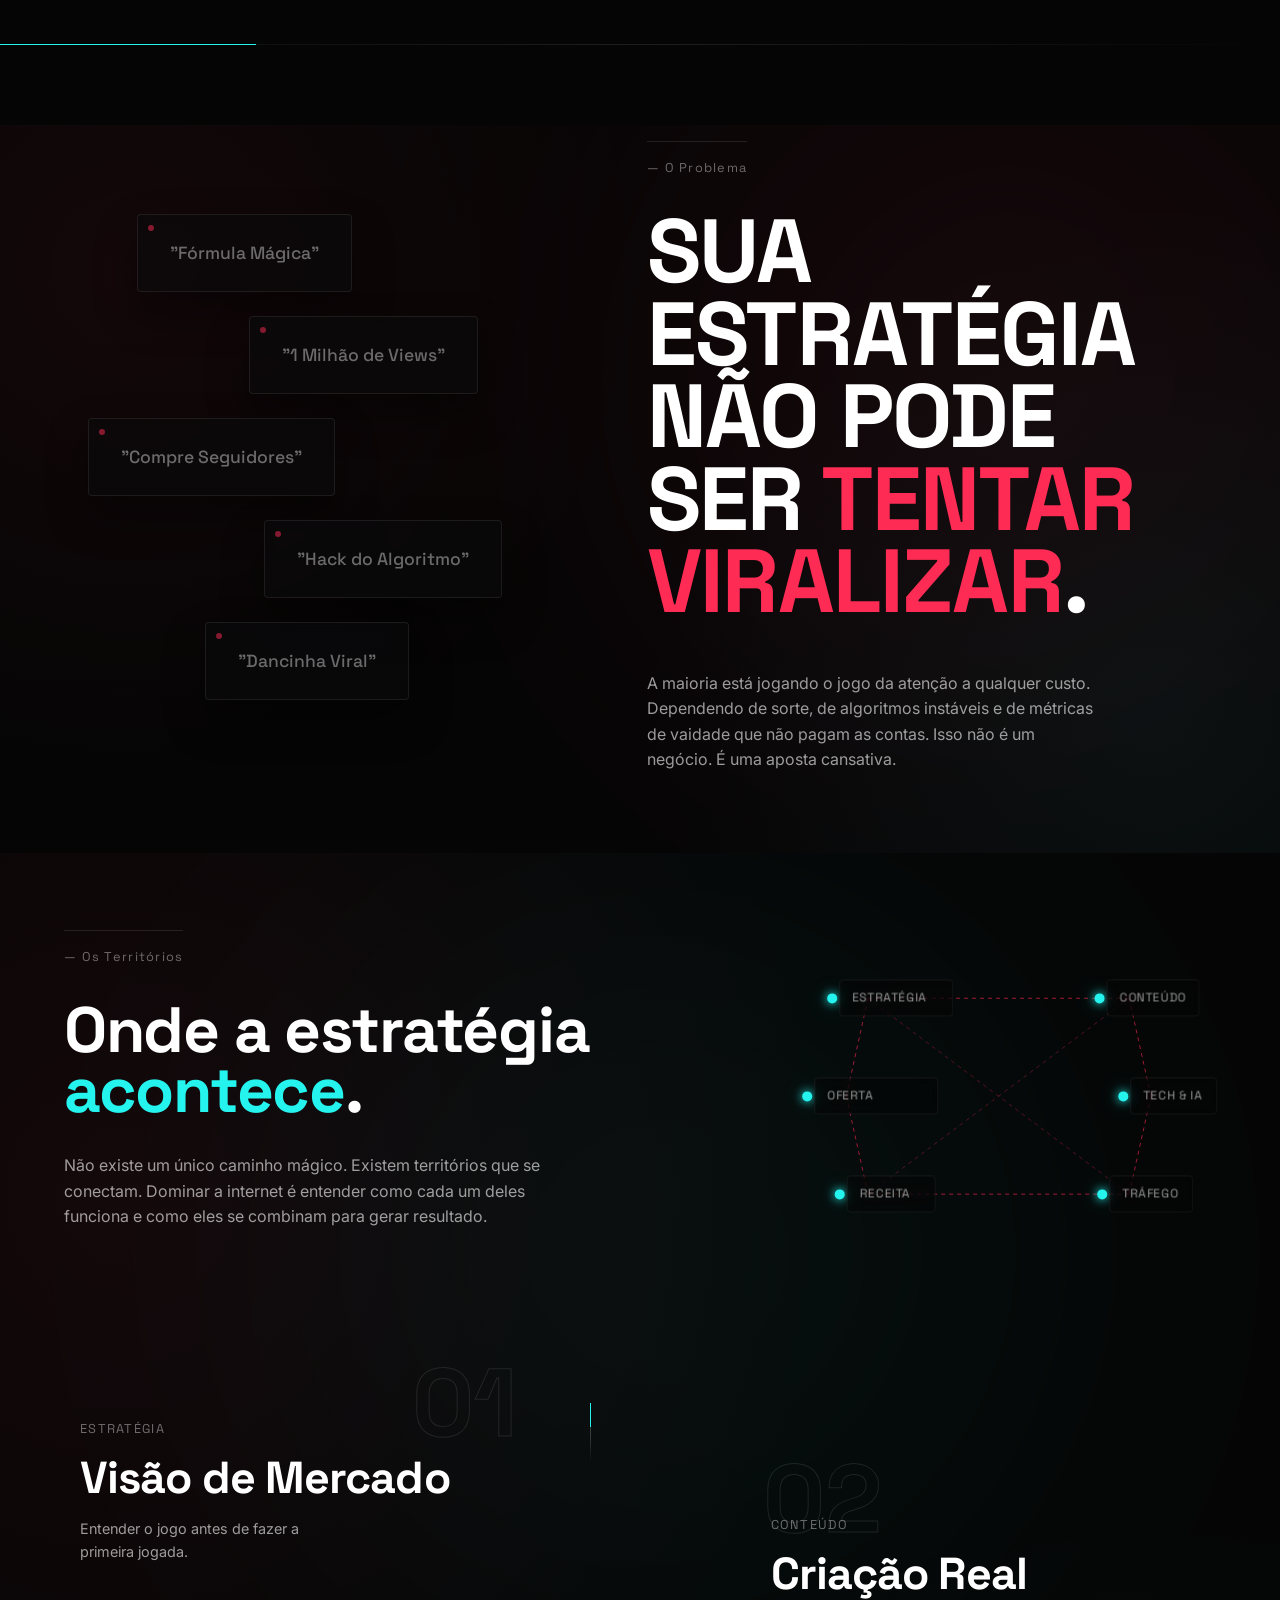
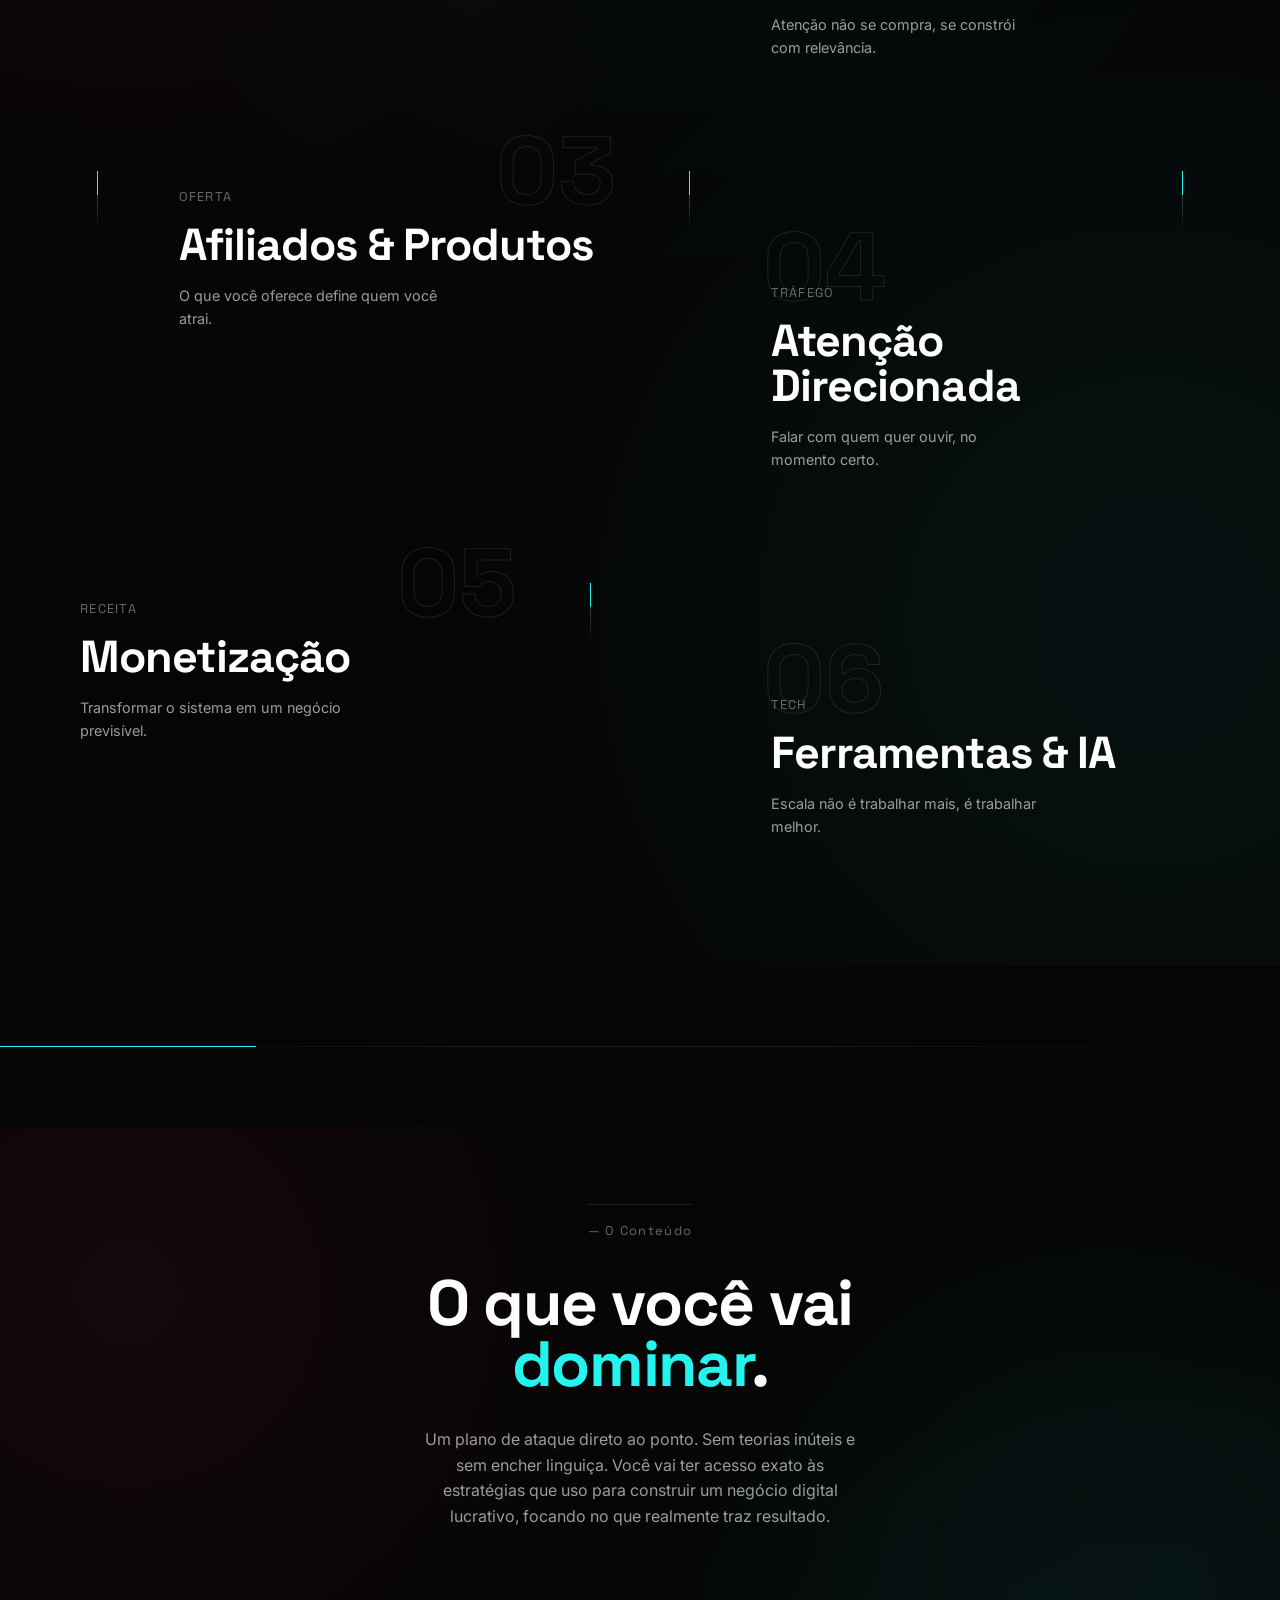
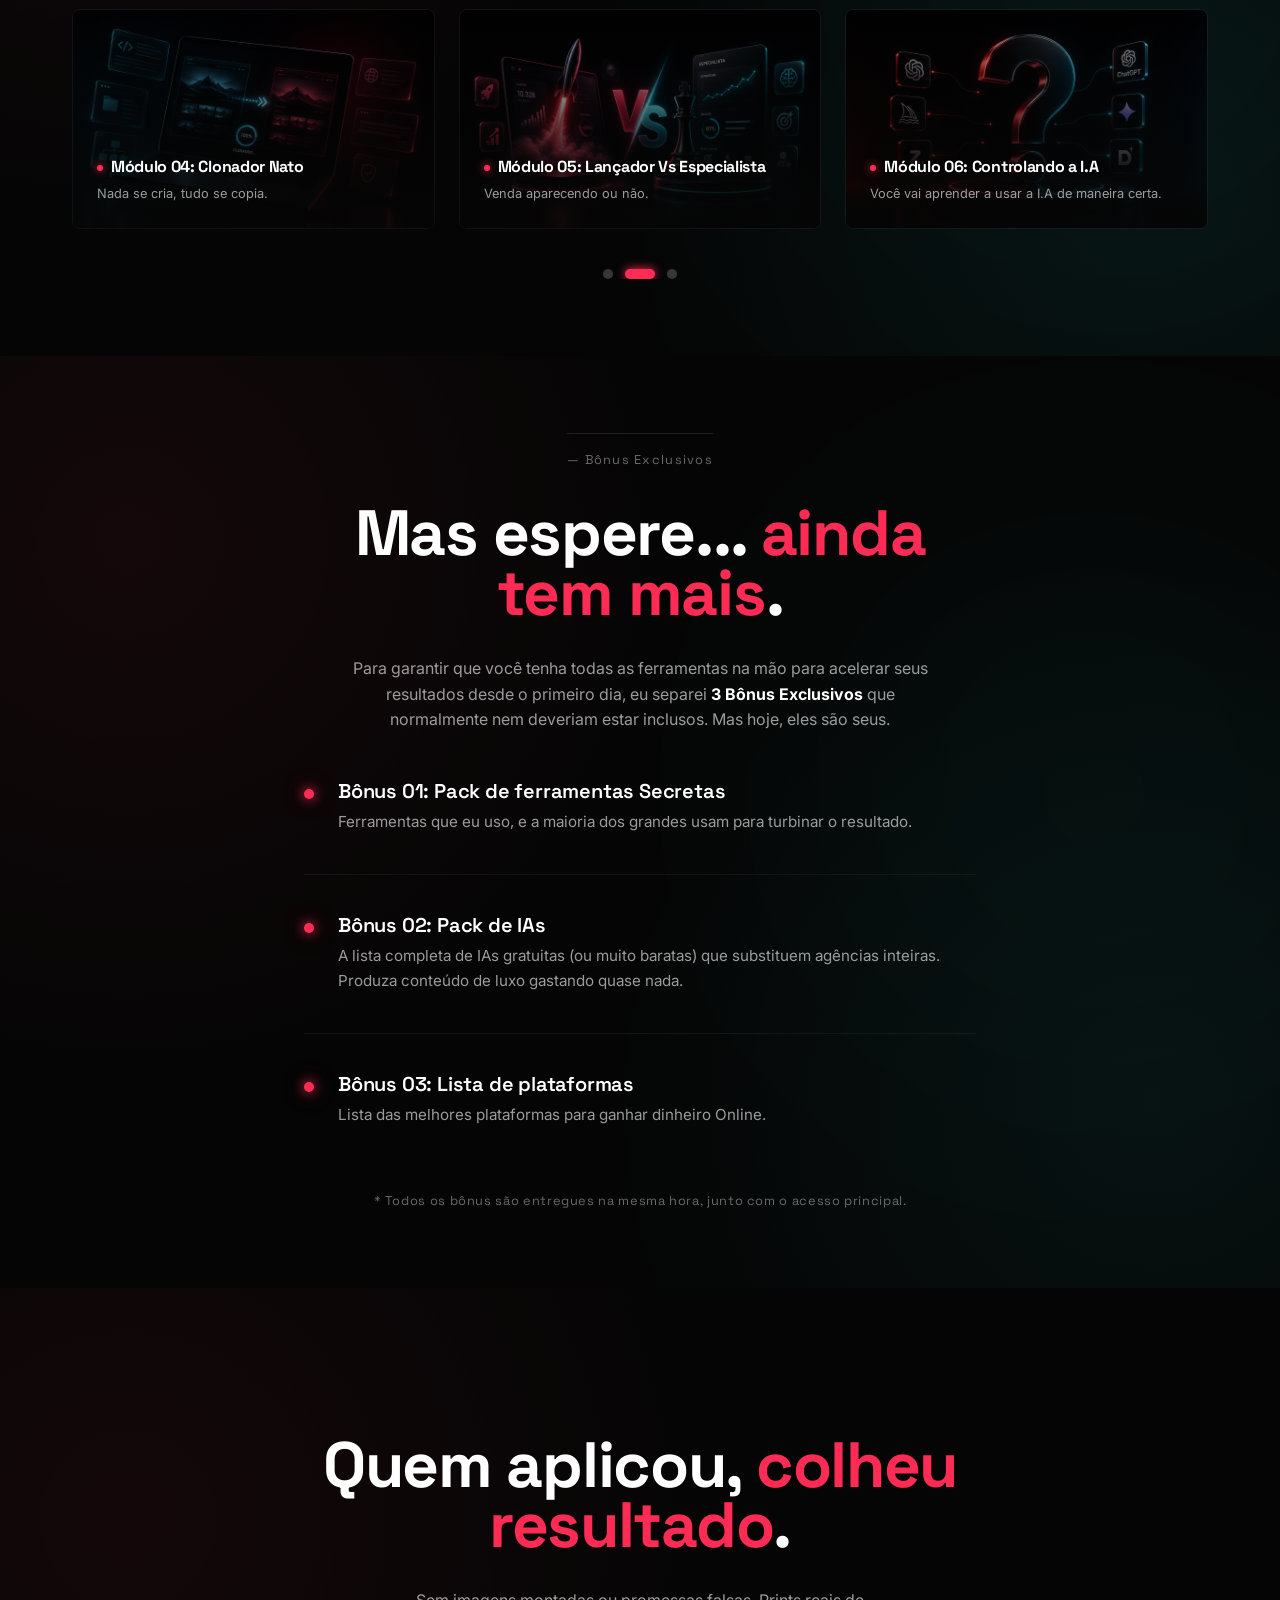
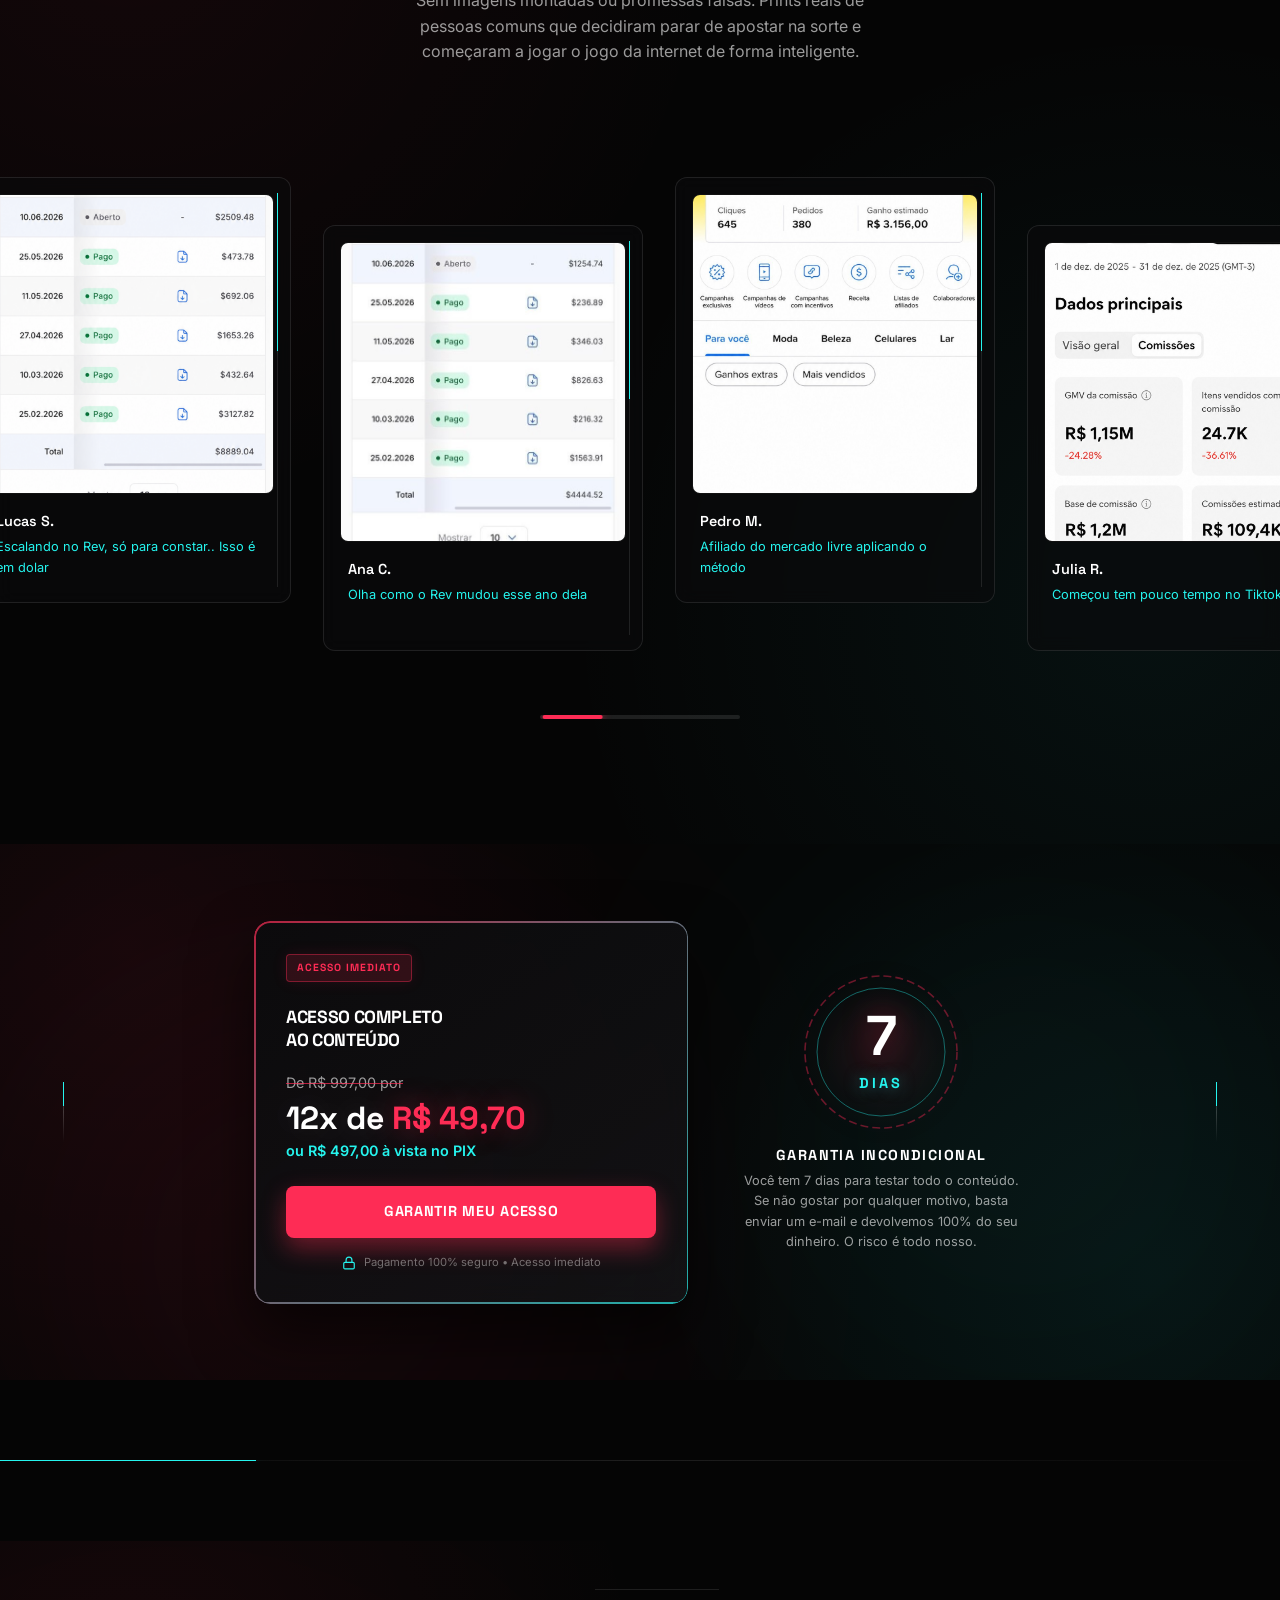
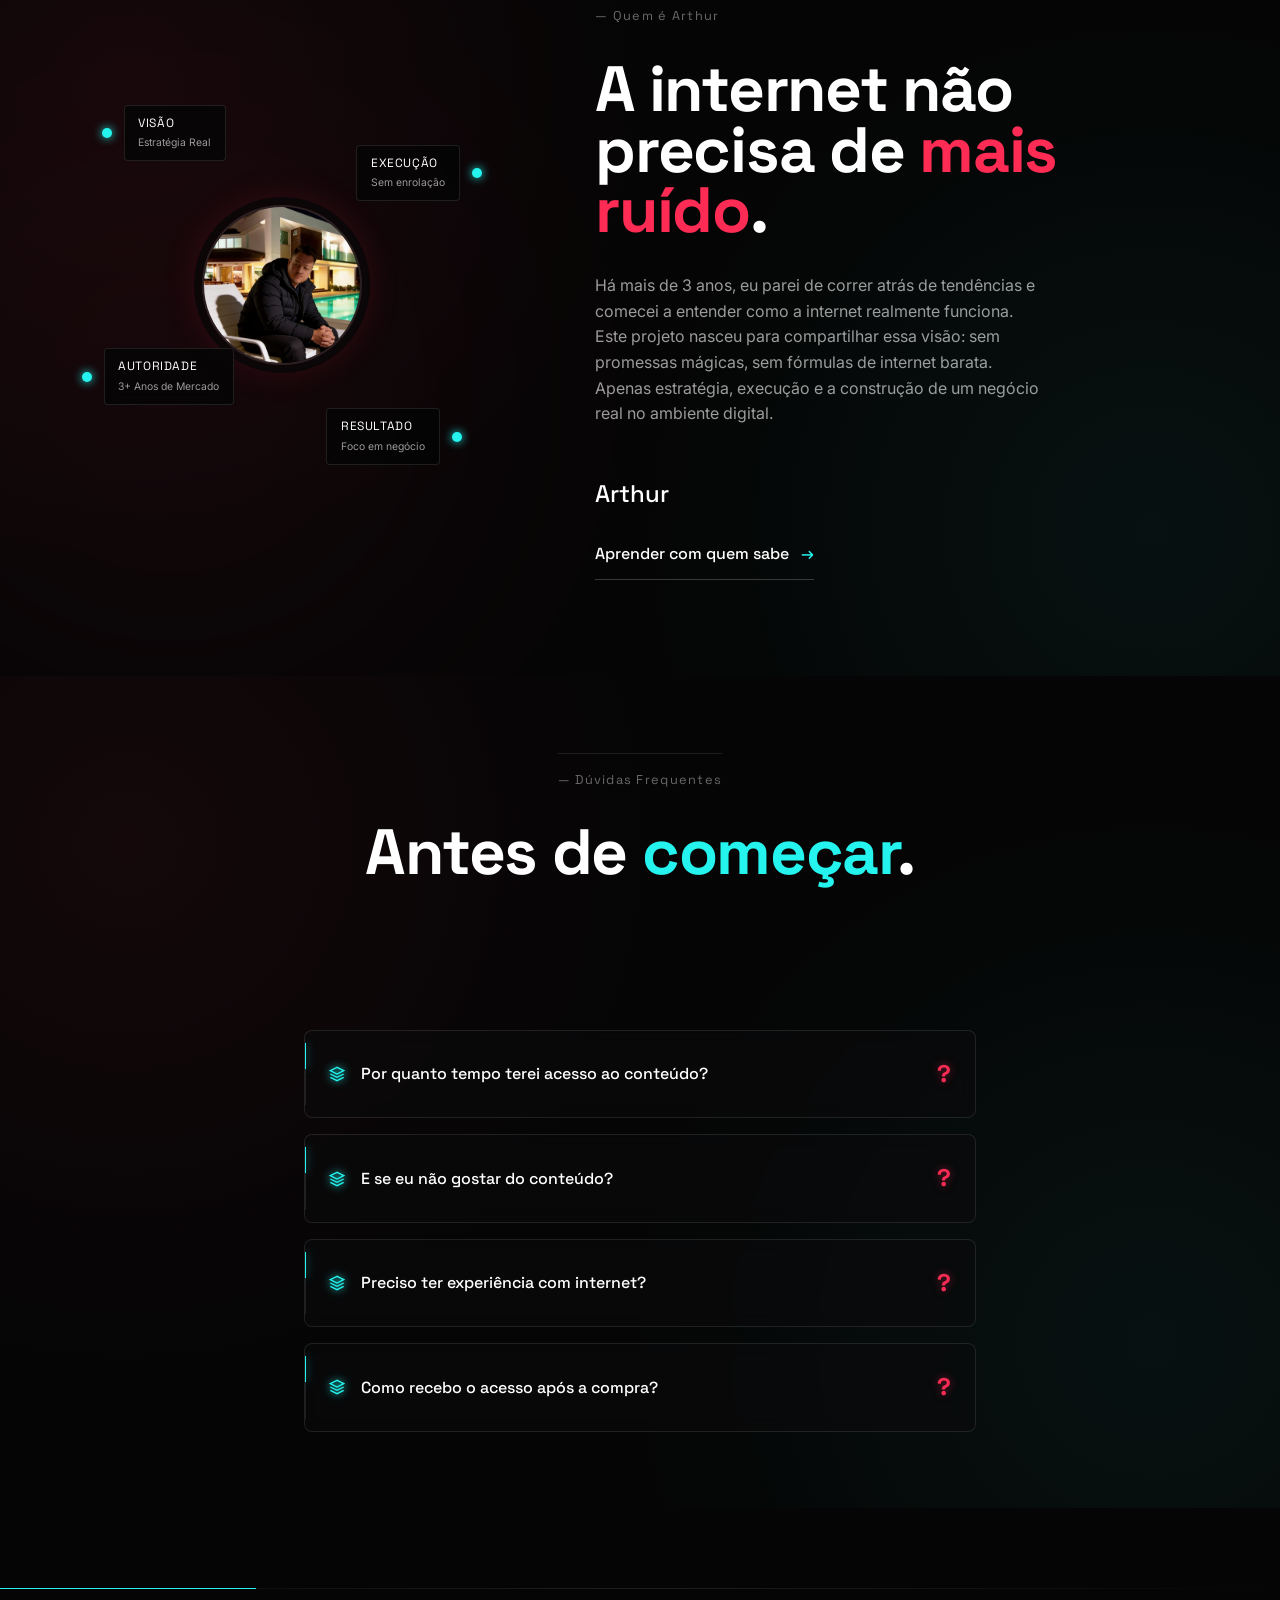
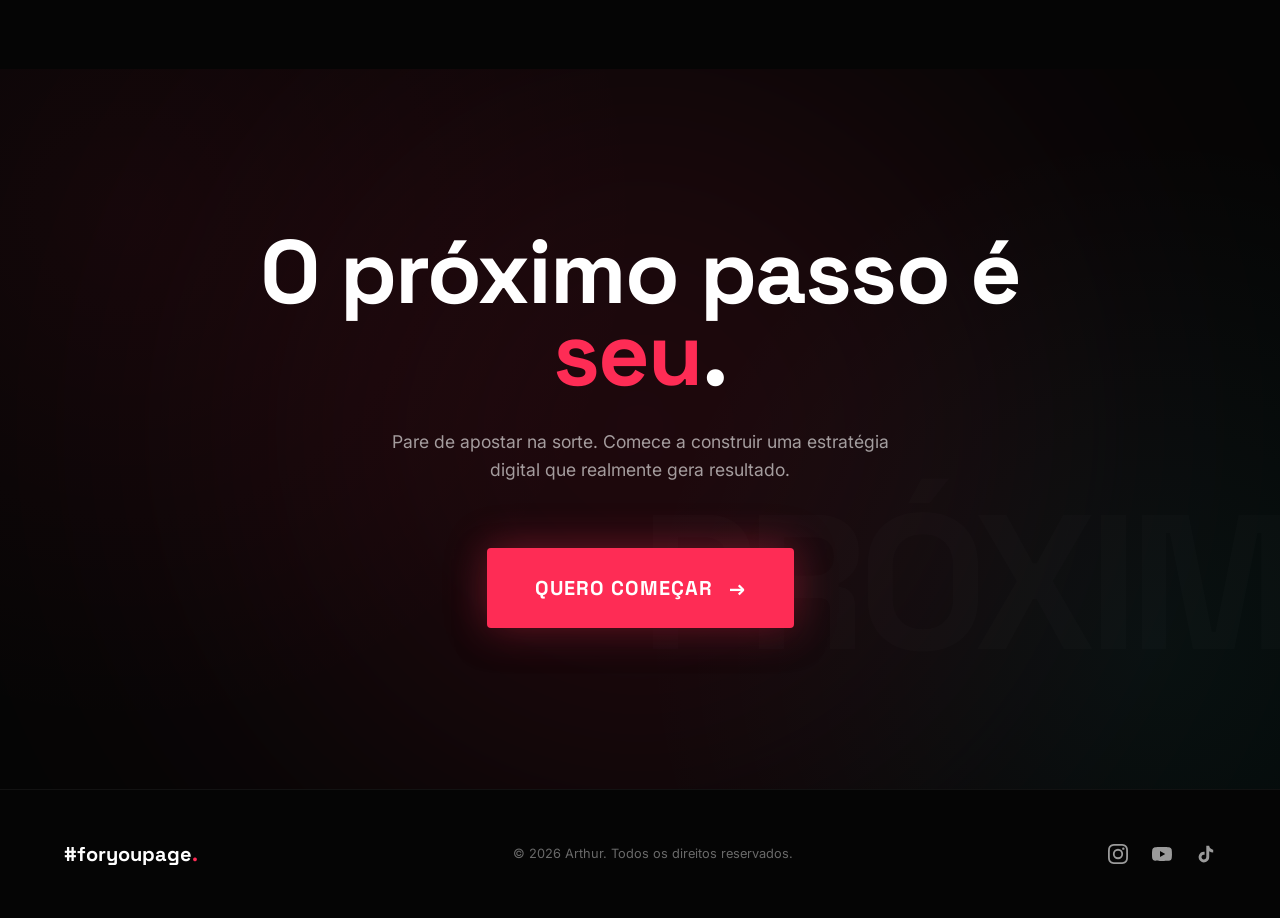
==== commit 238b8db5: "Add files via upload" ====
--- a/index.html
+++ b/index.html
@@ -1059,4 +1059,4 @@
 
     
 </body>
-</html>
+</html>
